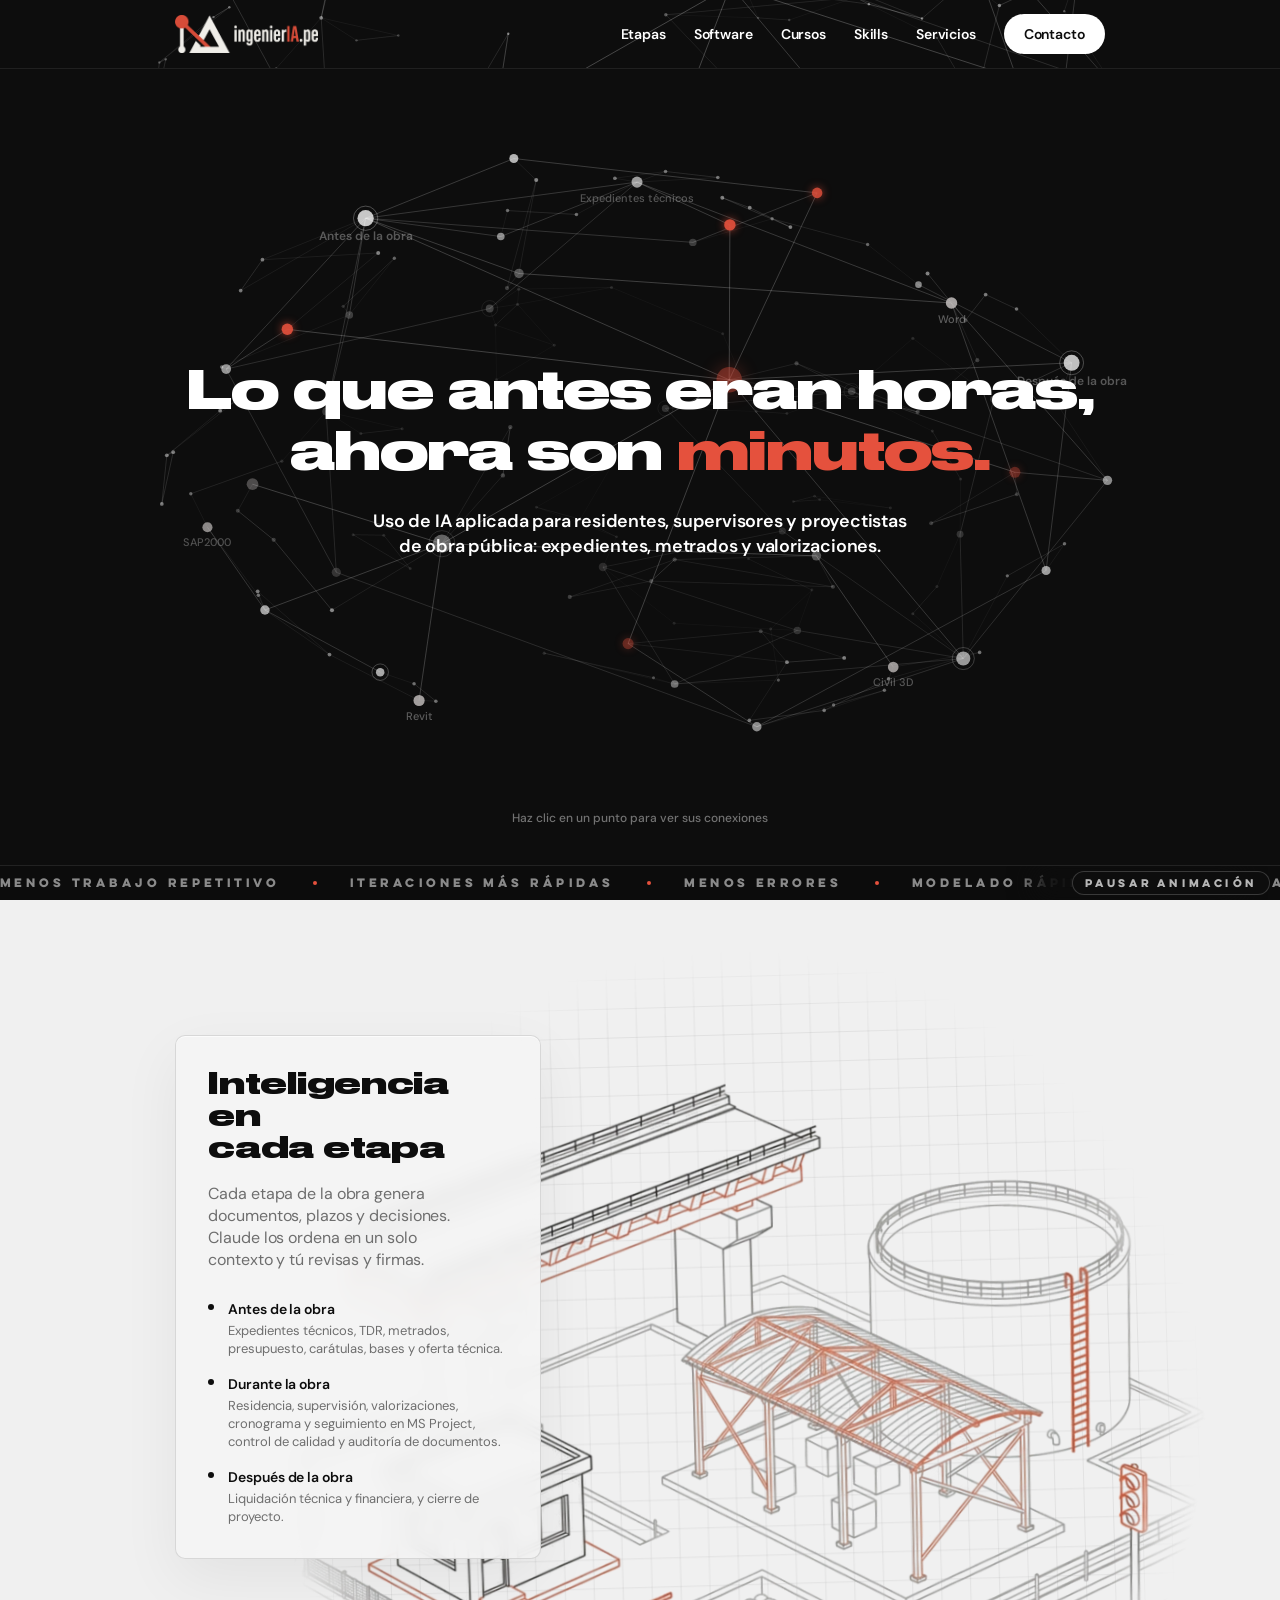
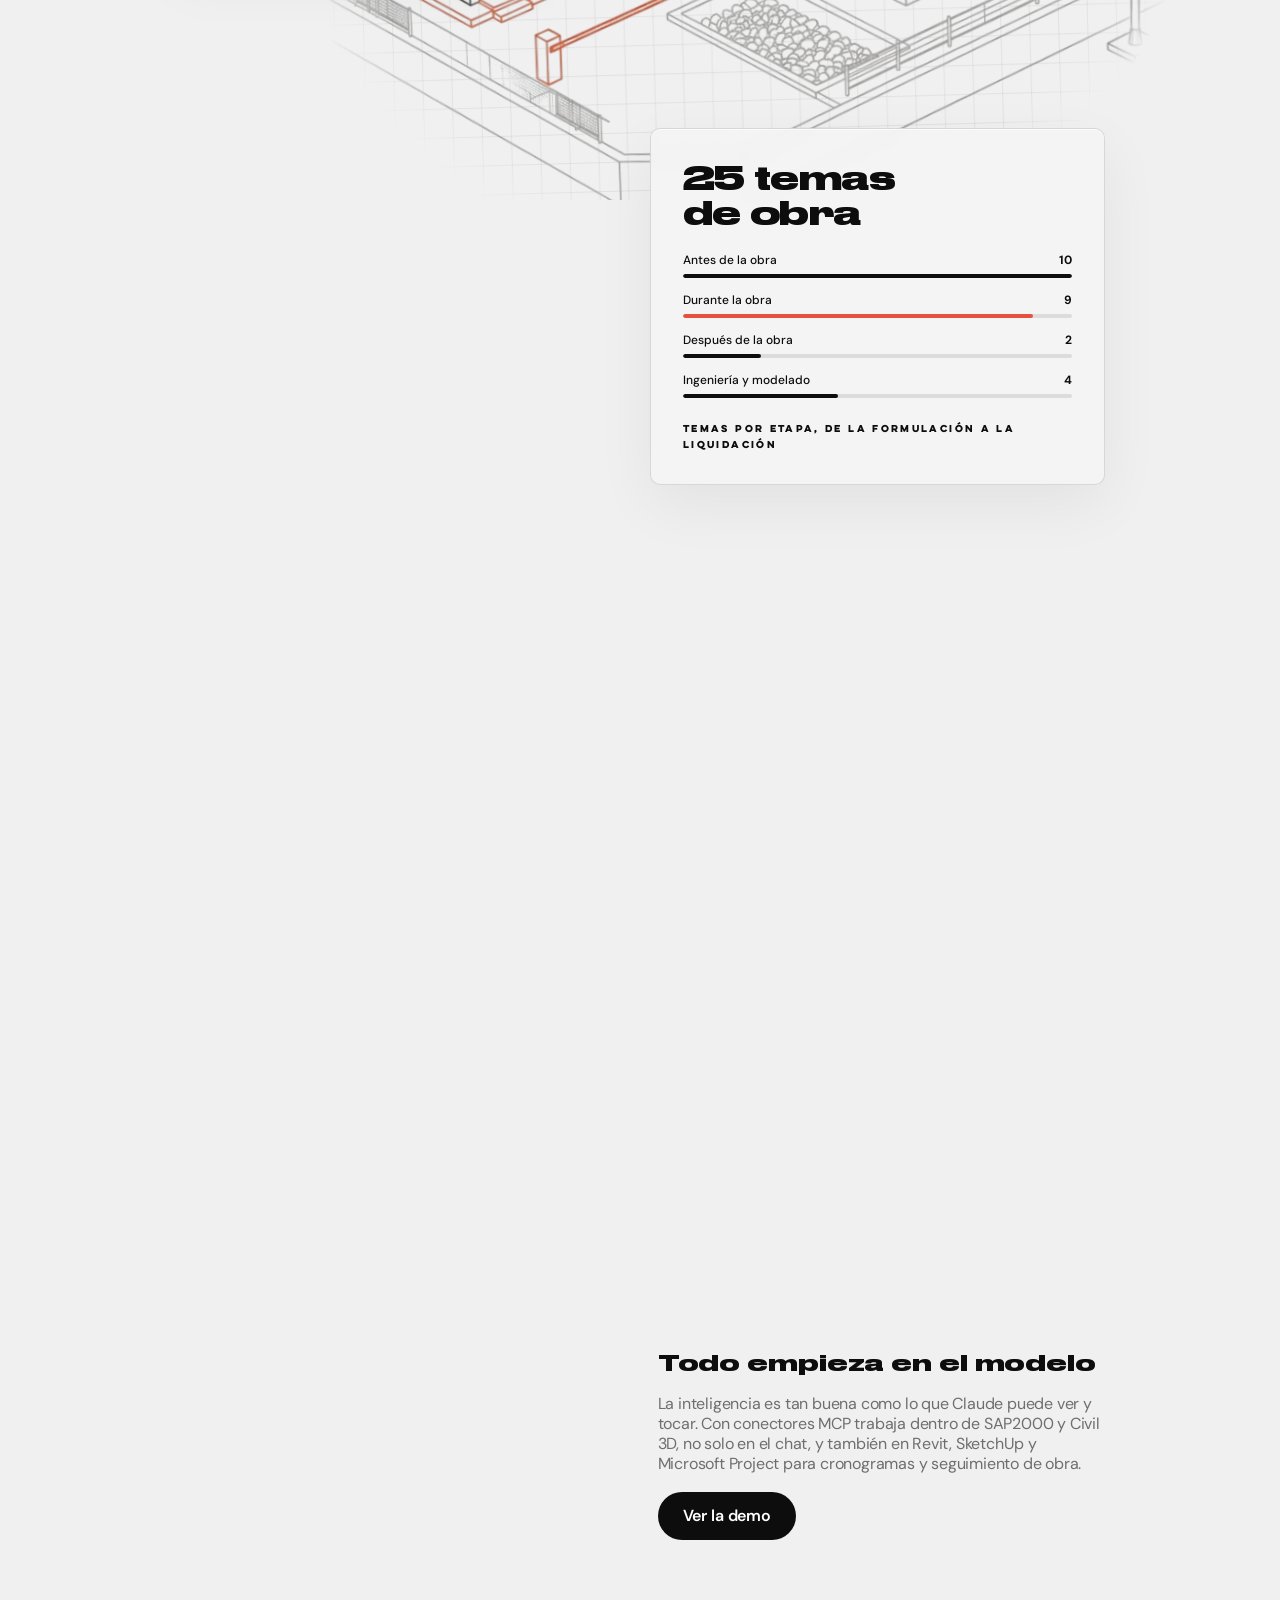
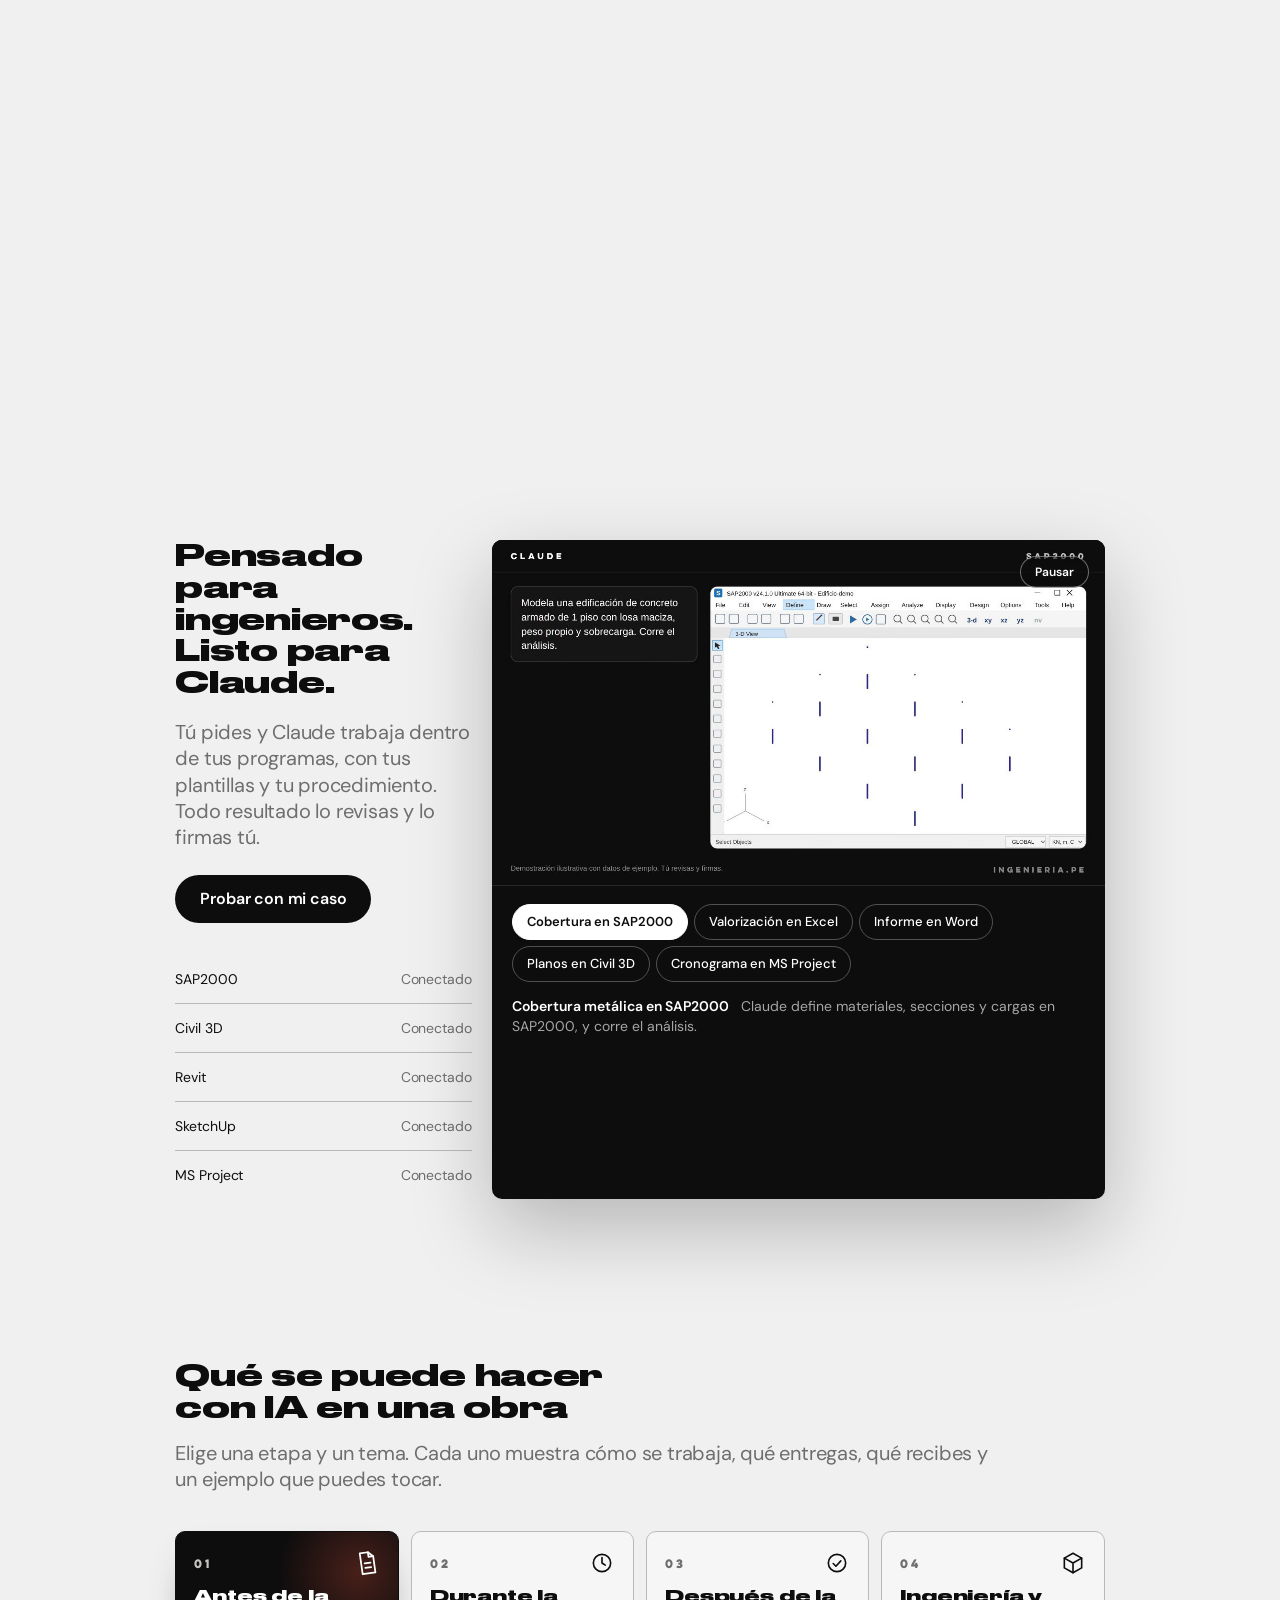
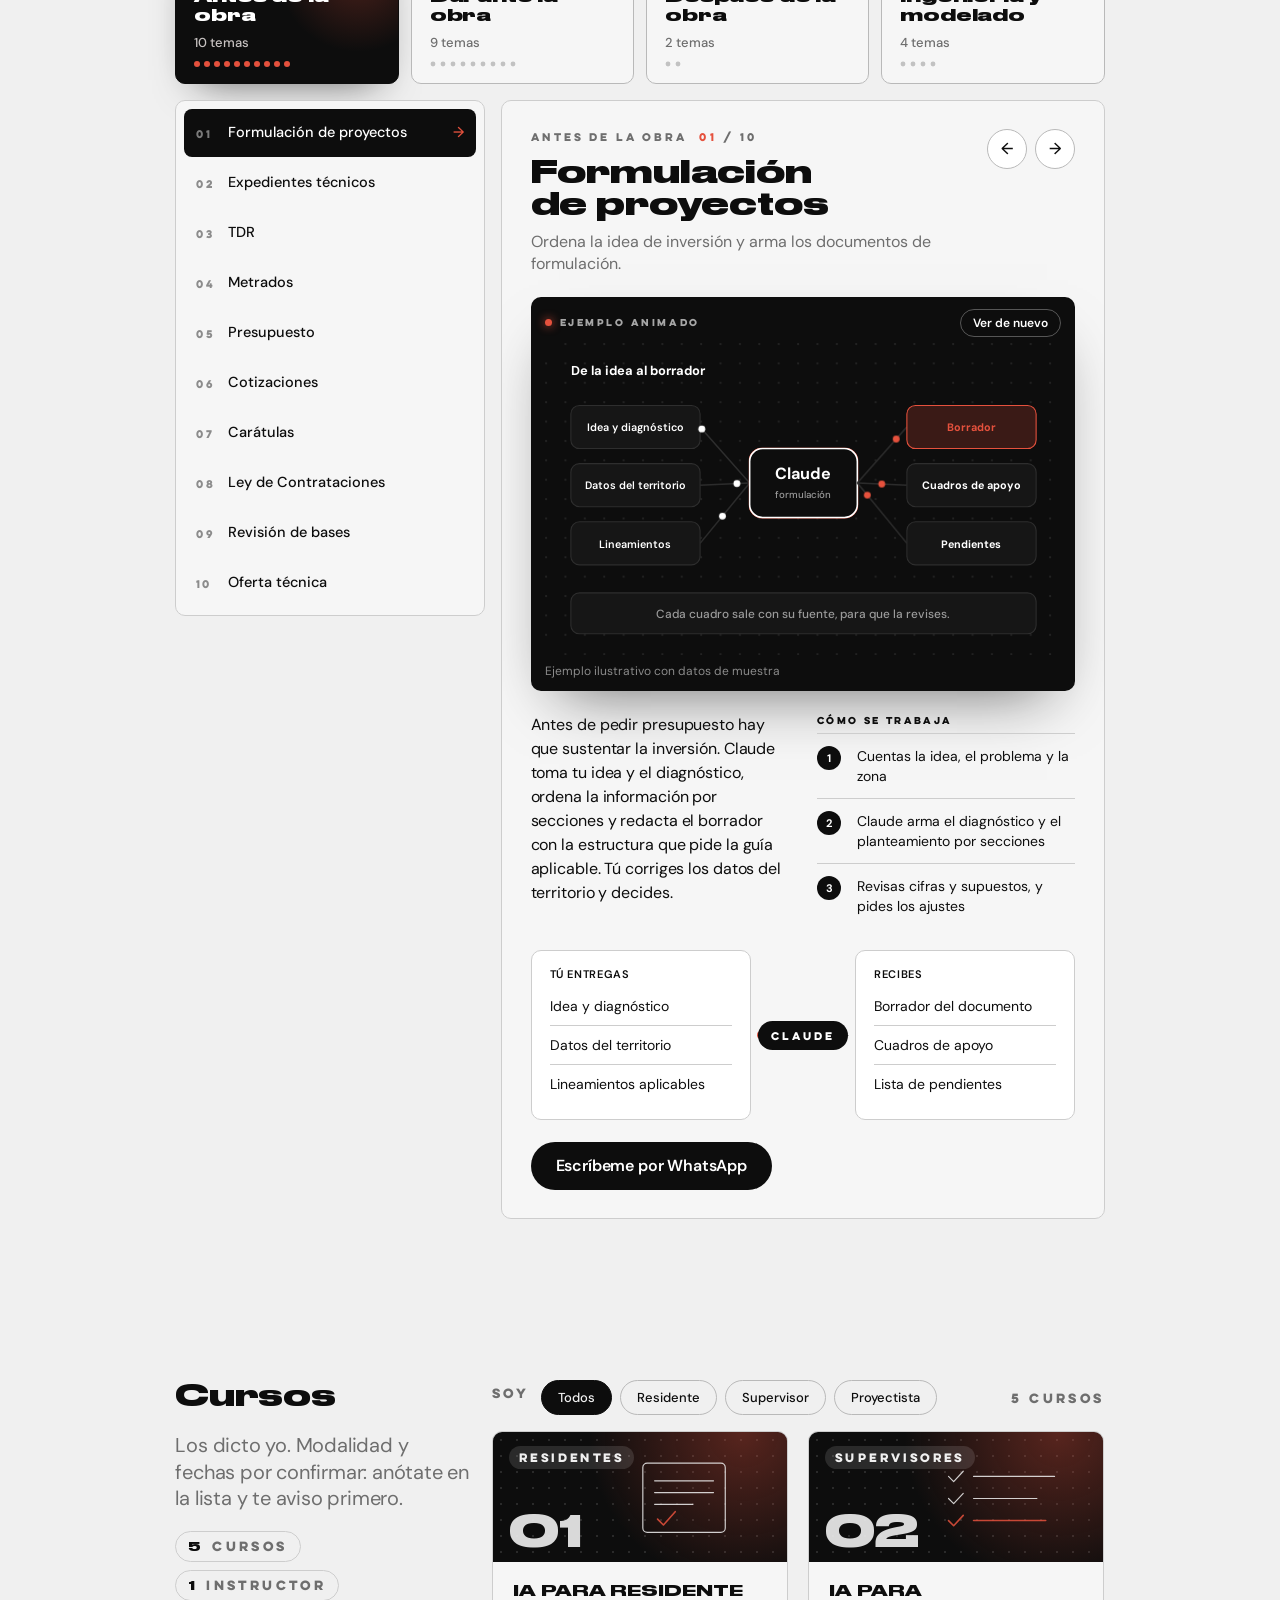
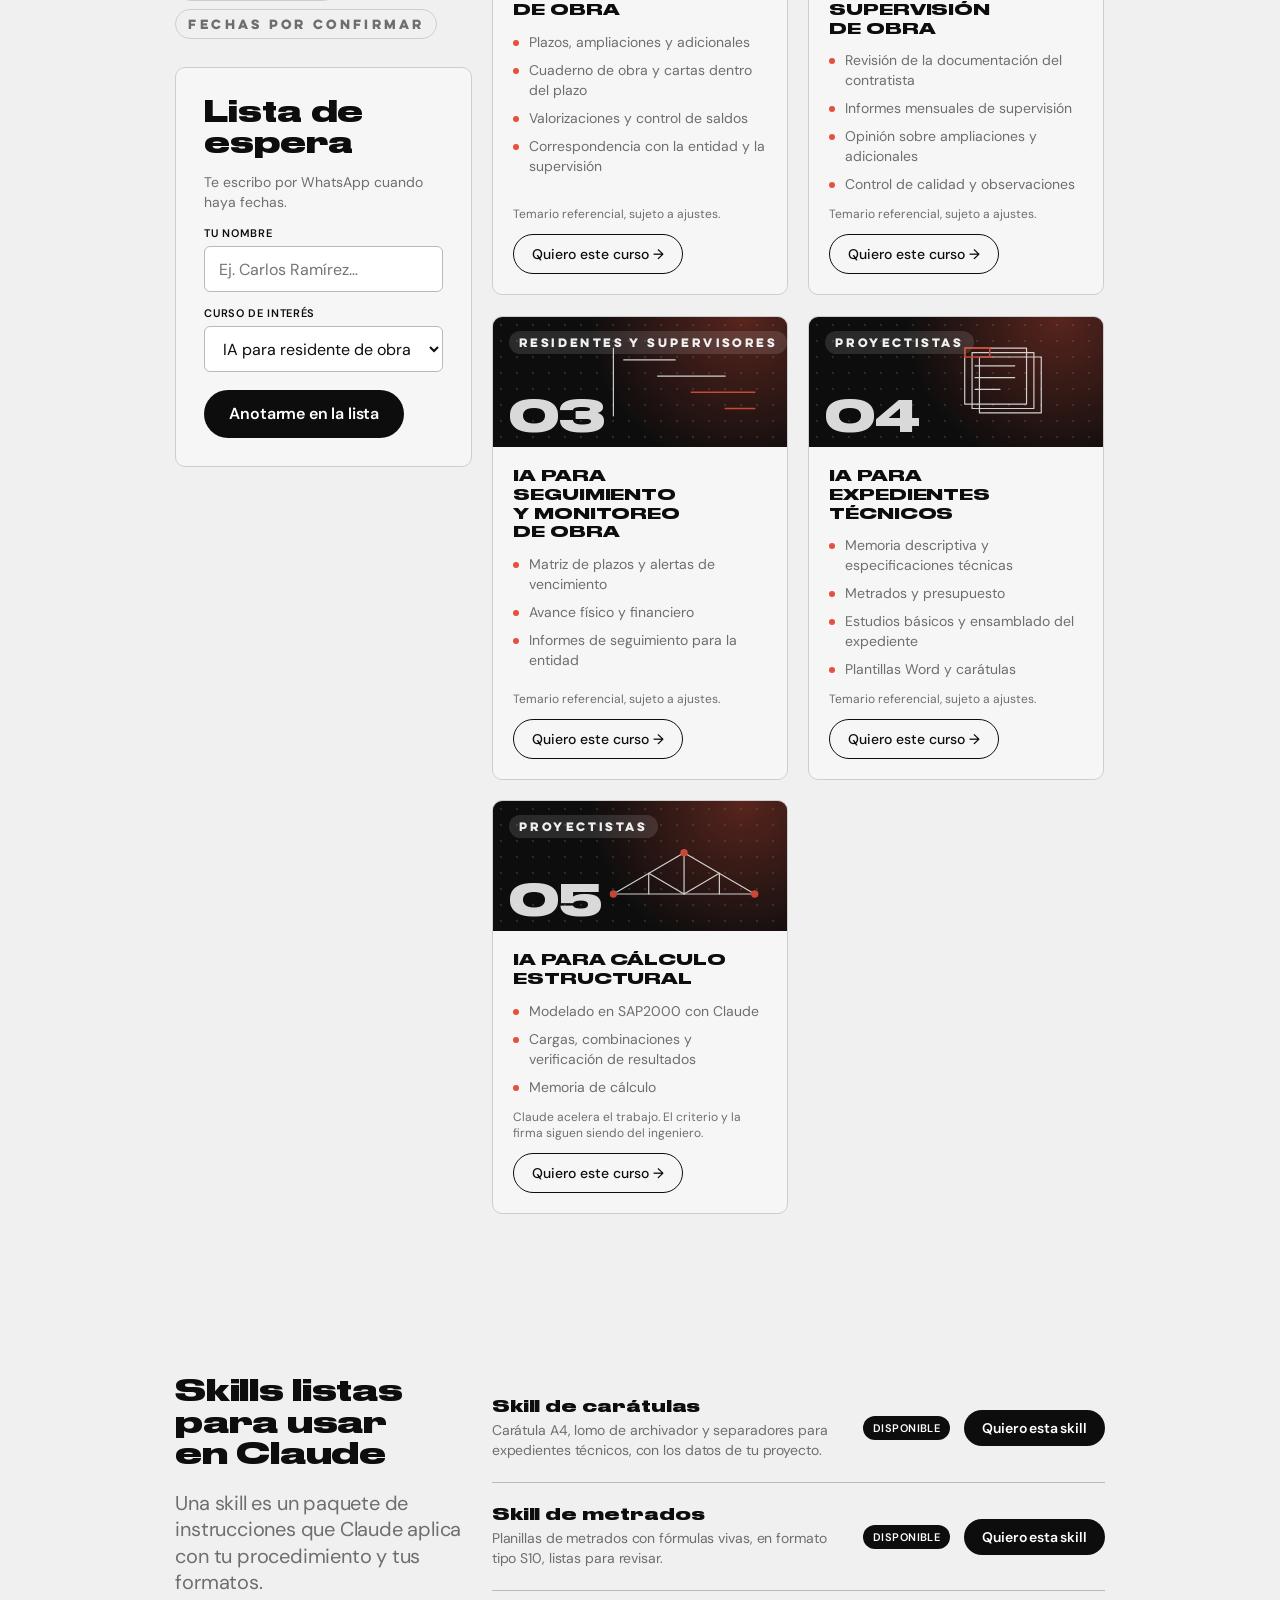
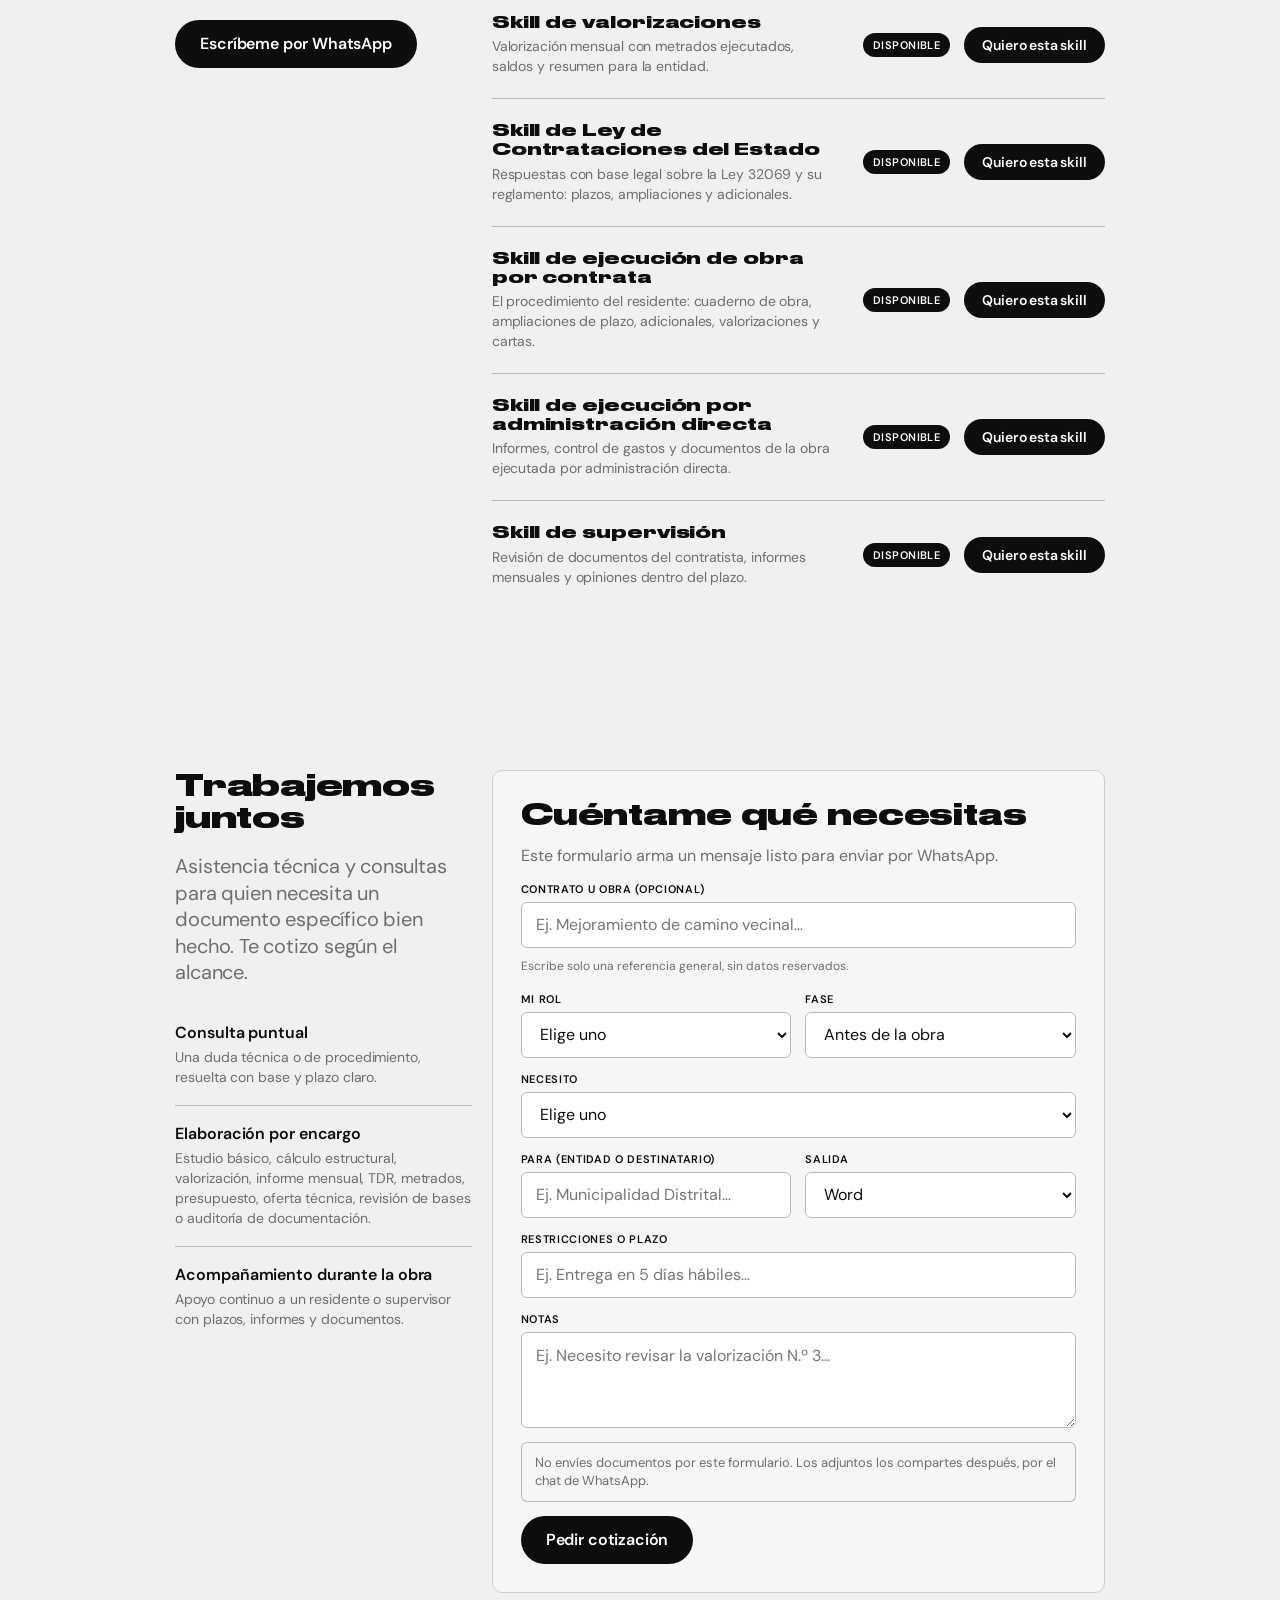
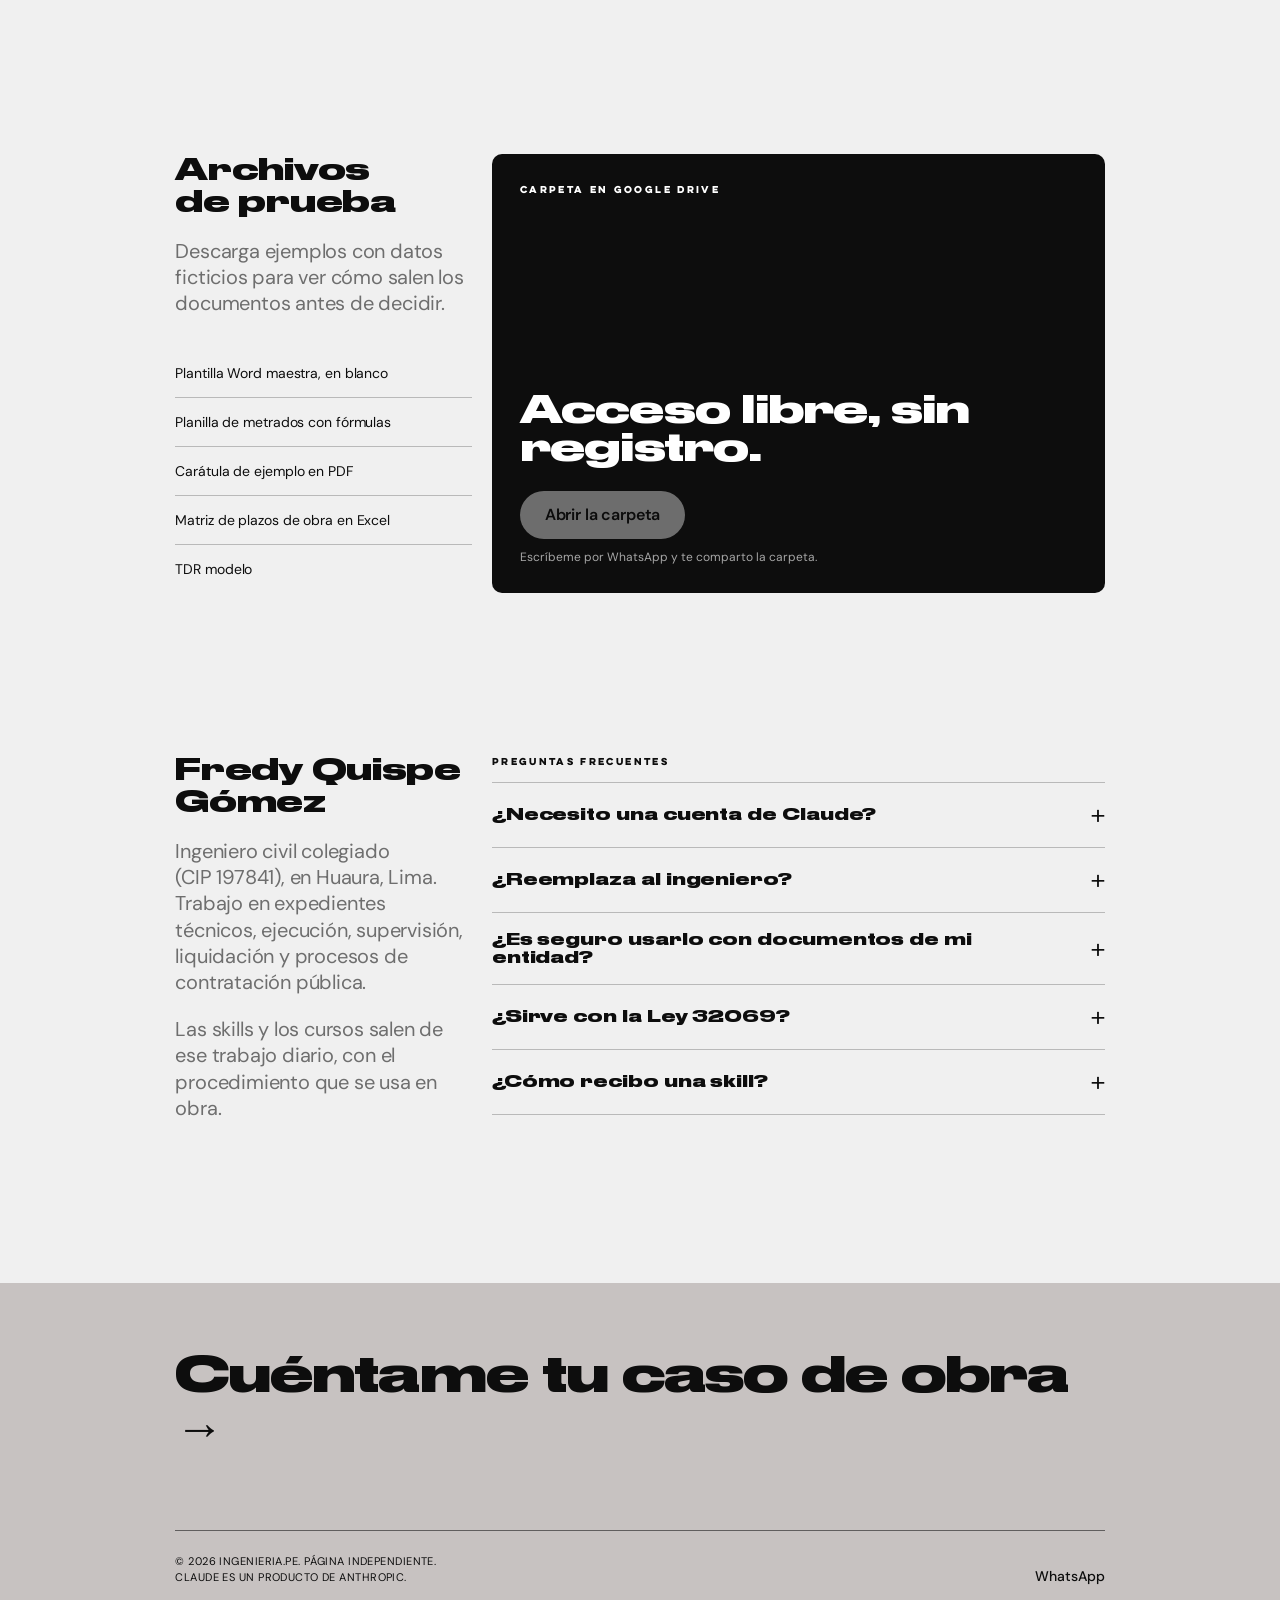
==== index.html @ b84e24b7 "Landing ingenierIA.pe Co-Authored-By: Claude Sonnet 5.5 <noreply@anthropic.com> Claude-Session: http" ====
<!doctype html>
<html lang="es">
<head>
  <meta charset="utf-8">
  <meta name="viewport" content="width=device-width, initial-scale=1">
  <title>ingenierIA.pe | Lo que antes eran horas, ahora son minutos</title>
  <meta name="description" content="Skills, cursos y asistencia técnica con Claude para residentes, supervisores y consultores de obras públicas en el Perú.">
  <meta name="theme-color" content="#0D0D0D">
  <meta name="color-scheme" content="dark light">
  <meta property="og:type" content="website">
  <meta property="og:locale" content="es_PE">
  <meta property="og:title" content="ingenierIA.pe | Lo que antes eran horas, ahora son minutos">
  <meta property="og:description" content="Skills, cursos y asistencia técnica con Claude para residentes, supervisores y proyectistas de obra pública.">
  <script>document.documentElement.classList.add("js");</script>
  <link rel="icon" type="image/png" href="assets/img/simbolo.png">
  <link rel="preconnect" href="https://fonts.googleapis.com">
  <link rel="preconnect" href="https://fonts.gstatic.com" crossorigin>
  <link href="https://fonts.googleapis.com/css2?family=DM+Sans:opsz,wght@9..40,400;9..40,500;9..40,600;9..40,700&display=swap" rel="stylesheet">
  <link rel="preload" href="assets/fonts/web/druk-wide.woff2" as="font" type="font/woff2" crossorigin>
  <link rel="preload" href="assets/fonts/web/lulo-clean.woff2" as="font" type="font/woff2" crossorigin>
  <link rel="stylesheet" href="css/estilos.css">
</head>
<body>
<a class="skip" href="#contenido">Saltar al contenido</a>

<canvas id="orbita" aria-hidden="true"></canvas>

<header class="nav" id="nav">
  <canvas id="navgraph" aria-hidden="true"></canvas>
  <div class="nav__in">
    <a class="logo" translate="no" href="#inicio" aria-label="ingenierIA.pe, inicio"><img class="logo__d" src="assets/img/logo-oscuro.png" alt="ingenierIA.pe" width="143" height="38"><img class="logo__l" src="assets/img/logo-claro.png" alt="" width="143" height="38"></a>
    <nav class="nav__links" id="menu" aria-label="Principal">
      <a href="#capas">Etapas</a>
      <a href="#software">Software</a>
      <a href="#cursos">Cursos</a>
      <a href="#skills">Skills</a>
      <a href="#servicios">Servicios</a>
    </nav>
    <a class="pill js-wa" href="https://wa.me/51957252957?text=Hola%2C%20vi%20tu%20p%C3%A1gina%20ingenierIA.pe%20y%20quiero%20hacerte%20una%20consulta." target="_blank" rel="noopener">Contacto</a>
    <button class="nav__toggle" type="button" aria-expanded="false" aria-controls="menu" id="navToggle">Menú</button>
  </div>
</header>

<main id="contenido" tabindex="-1">

  <!-- Hero -->
  <section class="hero" id="inicio">
    <div class="hero__in">
      <h1 class="hero__h1"><span class="ln"><span>Lo que antes eran horas,</span></span><span class="ln"><span>ahora son <b class="hl">minutos.</b></span></span></h1>
      <div class="ln ln--sub"><p class="hero__sub"><span>Uso de IA aplicada para residentes, supervisores y proyectistas de obra pública: expedientes, metrados y valorizaciones.</span></p></div>
    </div>
    <div class="faja" role="group" aria-label="Menos trabajo repetitivo, iteraciones más rápidas, menos errores, modelado rápido, cada cifra con su sustento, tú decides y la IA ejecuta">
      <div class="faja__t"><div class="faja__g"><span class="faja__i">Menos trabajo repetitivo</span><i class="faja__s" aria-hidden="true"></i><span class="faja__i">Iteraciones más rápidas</span><i class="faja__s" aria-hidden="true"></i><span class="faja__i">Menos errores</span><i class="faja__s" aria-hidden="true"></i><span class="faja__i">Modelado rápido</span><i class="faja__s" aria-hidden="true"></i><span class="faja__i">Cada cifra con su sustento</span><i class="faja__s" aria-hidden="true"></i><span class="faja__i">Tú decides, la IA ejecuta</span><i class="faja__s" aria-hidden="true"></i><span class="faja__i">Menos trabajo repetitivo</span><i class="faja__s" aria-hidden="true"></i><span class="faja__i">Iteraciones más rápidas</span><i class="faja__s" aria-hidden="true"></i><span class="faja__i">Menos errores</span><i class="faja__s" aria-hidden="true"></i><span class="faja__i">Modelado rápido</span><i class="faja__s" aria-hidden="true"></i><span class="faja__i">Cada cifra con su sustento</span><i class="faja__s" aria-hidden="true"></i><span class="faja__i">Tú decides, la IA ejecuta</span><i class="faja__s" aria-hidden="true"></i></div><div class="faja__g" aria-hidden="true"><span class="faja__i">Menos trabajo repetitivo</span><i class="faja__s" aria-hidden="true"></i><span class="faja__i">Iteraciones más rápidas</span><i class="faja__s" aria-hidden="true"></i><span class="faja__i">Menos errores</span><i class="faja__s" aria-hidden="true"></i><span class="faja__i">Modelado rápido</span><i class="faja__s" aria-hidden="true"></i><span class="faja__i">Cada cifra con su sustento</span><i class="faja__s" aria-hidden="true"></i><span class="faja__i">Tú decides, la IA ejecuta</span><i class="faja__s" aria-hidden="true"></i><span class="faja__i">Menos trabajo repetitivo</span><i class="faja__s" aria-hidden="true"></i><span class="faja__i">Iteraciones más rápidas</span><i class="faja__s" aria-hidden="true"></i><span class="faja__i">Menos errores</span><i class="faja__s" aria-hidden="true"></i><span class="faja__i">Modelado rápido</span><i class="faja__s" aria-hidden="true"></i><span class="faja__i">Cada cifra con su sustento</span><i class="faja__s" aria-hidden="true"></i><span class="faja__i">Tú decides, la IA ejecuta</span><i class="faja__s" aria-hidden="true"></i></div></div>
      <button class="faja__p" type="button" id="pausaBtn" aria-pressed="false">Pausar animación</button>
    </div>
  </section>

  <div class="panel">

    <!-- Inteligencia en cada etapa: escena fija que cambia con el scroll -->
    <section class="scrolly" id="capas" aria-label="Inteligencia en cada etapa de la obra">
      <div class="scrolly__track" id="track">
        <div class="scrolly__stick">
          <svg id="escena" viewBox="130 70 760 600" role="img" aria-label="Una obra en vista isométrica con caseta, reservorio, puente, cobertura metálica y semáforo, y una pila de programas de ingeniería conectados a Claude"></svg>
        </div>

        <div class="scrolly__over">
          <figure class="fig-m" data-fig="site" aria-hidden="true"></figure>

          <article class="card card--layers">
            <h2>Inteligencia en<br>cada etapa</h2>
            <p class="lede">Cada etapa de la obra genera documentos, plazos y decisiones. Claude los ordena en un solo contexto y tú revisas y firmas.</p>
            <ul class="bul">
              <li><b>Antes de la obra</b><span>Expedientes técnicos, TDR, metrados, presupuesto, carátulas, bases y oferta técnica.</span></li>
              <li><b>Durante la obra</b><span>Residencia, supervisión, valorizaciones, cronograma y seguimiento en MS Project, control de calidad y auditoría de documentos.</span></li>
              <li><b>Después de la obra</b><span>Liquidación técnica y financiera, y cierre de proyecto.</span></li>
            </ul>
          </article>

          <article class="card card--stat" id="statCard">
            <h2><span id="statN">24</span> temas de obra</h2>
            <div class="bars" id="stageBars"></div>
            <p class="caps" id="statCap">De la formulación a la liquidación, con IA</p>
          </article>

          <figure class="fig-m" data-fig="stack" aria-hidden="true"></figure>

          <div class="model">
            <h3>Todo empieza en el modelo</h3>
            <p>La inteligencia es tan buena como lo que Claude puede ver y tocar. Con conectores MCP trabaja dentro de SAP2000 y Civil 3D, no solo en el chat, y también en Revit, SketchUp y Microsoft Project para cronogramas y seguimiento de obra.</p>
            <a class="btn" href="#software">Ver la demo</a>
          </div>
        </div>
      </div>
    </section>

    <!-- Demo en pantalla dividida -->
    <section class="sec" id="software">
      <div class="gc gc--split">
        <div class="split__txt">
          <h2>Pensado para ingenieros. Listo para Claude.</h2>
          <p>Tú pides y Claude trabaja dentro de tus programas, con tus plantillas y tu procedimiento. Todo resultado lo revisas y lo firmas tú.</p>
          <a class="btn js-wa" href="https://wa.me/51957252957?text=Hola%2C%20vi%20tu%20p%C3%A1gina%20ingenierIA.pe%20y%20quiero%20hacerte%20una%20consulta." target="_blank" rel="noopener">Probar con mi caso</a>
          <ul class="rows rows--sm" aria-label="Conectores">
            <li><span>SAP2000</span><em>Conectado</em></li>
            <li><span>Civil 3D</span><em>Conectado</em></li>
            <li><span>Revit</span><em>Conectado</em></li>
            <li><span>SketchUp</span><em>Conectado</em></li>
            <li><span>MS Project</span><em>Conectado</em></li>
          </ul>
        </div>
        <div class="demo">
          <div class="screen" id="demoScreen" role="tabpanel">
            <video id="demoVideo" muted loop playsinline preload="metadata" aria-label="Demostración en video"></video>
            <div class="slot" id="demoSlot">
              <div class="slot__split"><span>Claude</span><span id="slotApp">SAP2000</span></div>
              <p>Demo en preparación. <code id="slotFile" hidden>assets/video/sap2000-cobertura.mp4</code></p>
            </div>
            <button class="pause" type="button" id="demoToggle" hidden>Pausar</button>
          </div>
          <div class="demo__bar">
            <div class="tabs" role="tablist" aria-label="Elige una demostración" id="demoTabs">
              <button class="tab" role="tab" aria-selected="true" aria-controls="demoScreen" data-demo="sap">Cobertura en SAP2000</button>
              <button class="tab" role="tab" aria-selected="false" aria-controls="demoScreen" data-demo="excel">Valorización en Excel</button>
              <button class="tab" role="tab" aria-selected="false" aria-controls="demoScreen" data-demo="word">Informe en Word</button>
              <button class="tab" role="tab" aria-selected="false" aria-controls="demoScreen" data-demo="civil">Planos en Civil 3D</button>
              <button class="tab" role="tab" aria-selected="false" aria-controls="demoScreen" data-demo="project">Cronograma en MS Project</button>
            </div>
            <p class="demo__cap"><b id="demoName">Cobertura metálica en SAP2000</b> <span id="demoCap">Claude define materiales, secciones y cargas en SAP2000, y corre el análisis.</span></p>
          </div>
        </div>
      </div>
    </section>

    <!-- Qué se puede hacer -->
    <section class="sec" id="catalogo">
      <div class="gc">
        <div class="cat__head">
          <h2>Qué se puede hacer con IA en una obra</h2>
          <p>Elige una etapa y un tema. Cada uno muestra cómo se trabaja, qué entregas, qué recibes y un ejemplo que puedes tocar.</p>
        </div>
        <div class="cat">
          <div class="cat__stages" role="tablist" aria-label="Etapa de la obra" id="etapaTabs"></div>
          <div class="cat__body">
            <div class="cat__list" role="tablist" aria-orientation="vertical" aria-label="Tema" id="temaChips"></div>
            <div class="cat__main" id="catMain">
              <div class="tema" id="temaPanel" aria-live="polite"></div>
            </div>
          </div>
        </div>
      </div>
    </section>

    <!-- Cursos -->
    <section class="sec" id="cursos">
      <div class="gc gc--split gc--cursos">
        <div class="split__txt">
          <h2>Cursos</h2>
          <p>Los dicto yo. Modalidad y fechas por confirmar: anótate en la lista y te aviso primero.</p>
          <ul class="cstats" aria-label="Datos de los cursos"><li><b>5</b> cursos</li><li><b>1</b> instructor</li><li>Fechas por confirmar</li></ul>
          <form class="box form" id="formCurso" novalidate>
            <h3>Lista de espera</h3>
            <p class="muted">Te escribo por WhatsApp cuando haya fechas.</p>
            <div class="field">
              <label for="cNombre">Tu nombre</label>
              <input id="cNombre" name="nombre" type="text" autocomplete="name" placeholder="Ej. Carlos Ramírez…" required>
              <span class="err" aria-live="polite"></span>
            </div>
            <div class="field">
              <label for="cCurso">Curso de interés</label>
              <select id="cCurso" name="curso">
                <option>IA para residente de obra</option>
                <option>IA para supervisión de obra</option>
                <option>IA para seguimiento y monitoreo de obra</option>
                <option>IA para expedientes técnicos</option>
                <option>IA para cálculo estructural</option>
                <option>Cualquiera, avísame de todos</option>
              </select>
            </div>
            <button class="btn" type="submit">Anotarme en la lista</button>
          </form>
        </div>
        <div class="cwrap">
          <div class="cfilter" role="group" aria-label="Filtrar cursos por rol">
            <span class="lbl">Soy</span>
            <button type="button" aria-pressed="true" data-rol="todos">Todos</button>
            <button type="button" aria-pressed="false" data-rol="res">Residente</button>
            <button type="button" aria-pressed="false" data-rol="sup">Supervisor</button>
            <button type="button" aria-pressed="false" data-rol="proy">Proyectista</button>
            <span class="cfilter__n" id="cCount" aria-live="polite">5 cursos</span>
          </div>
          <div class="cgrid" id="cursosList">
          <article class="ccard" data-curso="IA para residente de obra" data-roles="res" style="--i:0">
            <div class="ccard__cover"><span class="ccard__n">01</span><span class="ccard__tag">Residentes</span><svg viewBox="0 0 280 120" aria-hidden="true" class="ccard__art"><path class="m-draw" pathLength="1" style="--d:0" d="M90 14h100a6 6 0 0 1 6 6v82a6 6 0 0 1-6 6H90a6 6 0 0 1-6-6V20a6 6 0 0 1 6-6z"/><path class="m-draw" pathLength="1" style="--d:1" d="M100 38h80"/><path class="m-draw" pathLength="1" style="--d:2" d="M100 54h80"/><path class="m-draw" pathLength="1" style="--d:3" d="M100 70h52"/><path class="m-draw r" pathLength="1" style="--d:4" d="M104 90l8 8 16-18"/></svg></div>
            <div class="ccard__body">
              <h3>IA para residente de obra</h3>
              <ul><li>Plazos, ampliaciones y adicionales</li><li>Cuaderno de obra y cartas dentro del plazo</li><li>Valorizaciones y control de saldos</li><li>Correspondencia con la entidad y la supervisión</li></ul>
              <p class="ccard__note">Temario referencial, sujeto a ajustes.</p>
              <button class="ccard__cta" type="button">Quiero este curso <span aria-hidden="true">&rarr;</span></button>
            </div>
          </article>
          <article class="ccard" data-curso="IA para supervisión de obra" data-roles="sup" style="--i:1">
            <div class="ccard__cover"><span class="ccard__n">02</span><span class="ccard__tag">Supervisores</span><svg viewBox="0 0 280 120" aria-hidden="true" class="ccard__art"><path class="m-draw" pathLength="1" style="--d:0" d="M70 32l7 7 13-14"/><path class="m-draw" pathLength="1" style="--d:1" d="M104 32h110"/><path class="m-draw" pathLength="1" style="--d:2" d="M70 62l7 7 13-14"/><path class="m-draw" pathLength="1" style="--d:3" d="M104 62h86"/><path class="m-draw r" pathLength="1" style="--d:4" d="M70 92l7 7 13-14"/><path class="m-draw r" pathLength="1" style="--d:5" d="M104 92h98"/></svg></div>
            <div class="ccard__body">
              <h3>IA para supervisión de obra</h3>
              <ul><li>Revisión de la documentación del contratista</li><li>Informes mensuales de supervisión</li><li>Opinión sobre ampliaciones y adicionales</li><li>Control de calidad y observaciones</li></ul>
              <p class="ccard__note">Temario referencial, sujeto a ajustes.</p>
              <button class="ccard__cta" type="button">Quiero este curso <span aria-hidden="true">&rarr;</span></button>
            </div>
          </article>
          <article class="ccard" data-curso="IA para seguimiento y monitoreo de obra" data-roles="res sup" style="--i:2">
            <div class="ccard__cover"><span class="ccard__n">03</span><span class="ccard__tag">Residentes y supervisores</span><svg viewBox="0 0 280 120" aria-hidden="true" class="ccard__art"><path class="m-draw" pathLength="1" style="--d:0" d="M44 14v92"/><path class="m-draw" pathLength="1" style="--d:1" d="M58 30h70"/><path class="m-draw" pathLength="1" style="--d:2" d="M104 52h92"/><path class="m-draw r" pathLength="1" style="--d:3" d="M150 74h86"/><path class="m-draw r" pathLength="1" style="--d:4" d="M196 96h40"/></svg></div>
            <div class="ccard__body">
              <h3>IA para seguimiento y monitoreo de obra</h3>
              <ul><li>Matriz de plazos y alertas de vencimiento</li><li>Avance físico y financiero</li><li>Informes de seguimiento para la entidad</li></ul>
              <p class="ccard__note">Temario referencial, sujeto a ajustes.</p>
              <button class="ccard__cta" type="button">Quiero este curso <span aria-hidden="true">&rarr;</span></button>
            </div>
          </article>
          <article class="ccard" data-curso="IA para expedientes técnicos" data-roles="proy" style="--i:3">
            <div class="ccard__cover"><span class="ccard__n">04</span><span class="ccard__tag">Proyectistas</span><svg viewBox="0 0 280 120" aria-hidden="true" class="ccard__art"><path class="m-draw" pathLength="1" style="--d:2" d="M112 26h84v76h-84z"/><path class="m-draw" pathLength="1" style="--d:1" d="M102 20h84v76h-84z"/><path class="m-draw" pathLength="1" style="--d:0" d="M92 14h84v76H92z"/><path class="m-draw" pathLength="1" style="--d:3" d="M106 38h54M106 54h54M106 70h34"/><path class="m-draw r" pathLength="1" style="--d:4" d="M92 14h34v12H92z"/></svg></div>
            <div class="ccard__body">
              <h3>IA para expedientes técnicos</h3>
              <ul><li>Memoria descriptiva y especificaciones técnicas</li><li>Metrados y presupuesto</li><li>Estudios básicos y ensamblado del expediente</li><li>Plantillas Word y carátulas</li></ul>
              <p class="ccard__note">Temario referencial, sujeto a ajustes.</p>
              <button class="ccard__cta" type="button">Quiero este curso <span aria-hidden="true">&rarr;</span></button>
            </div>
          </article>
          <article class="ccard" data-curso="IA para cálculo estructural" data-roles="proy" style="--i:4">
            <div class="ccard__cover"><span class="ccard__n">05</span><span class="ccard__tag">Proyectistas</span><svg viewBox="0 0 280 120" aria-hidden="true" class="ccard__art"><path class="m-draw" pathLength="1" style="--d:0" d="M44 98h192"/><path class="m-draw" pathLength="1" style="--d:1" d="M44 98L140 42l96 56"/><path class="m-draw" pathLength="1" style="--d:2" d="M92 98V70M140 98V42M188 98V70"/><path class="m-draw" pathLength="1" style="--d:3" d="M92 70l48 28M188 70l-48 28"/><circle class="m-pop" cx="140" cy="42" r="5" fill="#E5513D"/><circle class="m-pop" cx="44" cy="98" r="5" fill="#E5513D"/><circle class="m-pop" cx="236" cy="98" r="5" fill="#E5513D"/></svg></div>
            <div class="ccard__body">
              <h3>IA para cálculo estructural</h3>
              <ul><li>Modelado en SAP2000 con Claude</li><li>Cargas, combinaciones y verificación de resultados</li><li>Memoria de cálculo</li></ul>
              <p class="ccard__note">Claude acelera el trabajo. El criterio y la firma siguen siendo del ingeniero.</p>
              <button class="ccard__cta" type="button">Quiero este curso <span aria-hidden="true">&rarr;</span></button>
            </div>
          </article>
          </div>
        </div>
      </div>
    </section>

    <!-- Skills -->
    <section class="sec" id="skills">
      <div class="gc gc--split">
        <div class="split__txt">
          <h2>Skills listas para usar en Claude</h2>
          <p>Una skill es un paquete de instrucciones que Claude aplica con tu procedimiento y tus formatos.</p>
          <a class="btn js-wa" href="https://wa.me/51957252957?text=Hola%2C%20vi%20tu%20p%C3%A1gina%20ingenierIA.pe%20y%20quiero%20hacerte%20una%20consulta." target="_blank" rel="noopener">Escríbeme por WhatsApp</a>
        </div>
        <ul class="rows rows--skills" id="skillsList"></ul>
      </div>
    </section>

    <!-- Servicios -->
    <section class="sec" id="servicios">
      <div class="gc gc--split">
        <div class="split__txt">
          <h2>Trabajemos juntos</h2>
          <p>Asistencia técnica y consultas para quien necesita un documento específico bien hecho. Te cotizo según el alcance.</p>
          <ul class="rows rows--def">
            <li><b>Consulta puntual</b><span>Una duda técnica o de procedimiento, resuelta con base y plazo claro.</span></li>
            <li><b>Elaboración por encargo</b><span>Estudio básico, cálculo estructural, valorización, informe mensual, TDR, metrados, presupuesto, oferta técnica, revisión de bases o auditoría de documentación.</span></li>
            <li><b>Acompañamiento durante la obra</b><span>Apoyo continuo a un residente o supervisor con plazos, informes y documentos.</span></li>
          </ul>
        </div>
        <form class="box form" id="formServ" novalidate>
          <h3>Cuéntame qué necesitas</h3>
          <p class="muted">Este formulario arma un mensaje listo para enviar por WhatsApp.</p>
          <div class="field">
            <label for="sContrato">Contrato u obra (opcional)</label>
            <input id="sContrato" name="contrato" type="text" autocomplete="off" placeholder="Ej. Mejoramiento de camino vecinal…">
            <small>Escribe solo una referencia general, sin datos reservados.</small>
          </div>
          <div class="form__row">
            <div class="field">
              <label for="sRol">Mi rol</label>
              <select id="sRol" name="rol" required>
                <option value="">Elige uno</option>
                <option>Residente</option><option>Supervisor</option><option>Consultor</option><option>Entidad</option><option>Otro</option>
              </select>
              <span class="err" aria-live="polite"></span>
            </div>
            <div class="field">
              <label for="sFase">Fase</label>
              <select id="sFase" name="fase">
                <option>Antes de la obra</option><option>Durante la obra</option><option>Después de la obra</option>
              </select>
            </div>
          </div>
          <div class="field">
            <label for="sNecesito">Necesito</label>
            <select id="sNecesito" name="necesito" required>
              <option value="">Elige uno</option>
              <option>Una consulta</option>
              <option>Estudio básico</option>
              <option>Cálculo estructural</option>
              <option>Valorización</option>
              <option>Informe mensual</option>
              <option>TDR</option>
              <option>Expediente técnico</option>
              <option>Metrados y presupuesto</option>
              <option>Cotizaciones</option>
              <option>Oferta técnica</option>
              <option>Revisión de bases</option>
              <option>Auditoría de documentación</option>
              <option>Otro</option>
            </select>
            <span class="err" aria-live="polite"></span>
          </div>
          <div class="form__row">
            <div class="field">
              <label for="sPara">Para (entidad o destinatario)</label>
              <input id="sPara" name="para" type="text" autocomplete="off" placeholder="Ej. Municipalidad Distrital…">
            </div>
            <div class="field">
              <label for="sSalida">Salida</label>
              <select id="sSalida" name="salida">
                <option>Word</option><option>Excel</option><option>PDF</option><option>Otro</option>
              </select>
            </div>
          </div>
          <div class="field">
            <label for="sRestr">Restricciones o plazo</label>
            <input id="sRestr" name="restr" type="text" autocomplete="off" placeholder="Ej. Entrega en 5 días hábiles…">
          </div>
          <div class="field">
            <label for="sNotas">Notas</label>
            <textarea id="sNotas" name="notas" autocomplete="off" placeholder="Ej. Necesito revisar la valorización N.º 3…"></textarea>
          </div>
          <p class="warnbox">No envíes documentos por este formulario. Los adjuntos los compartes después, por el chat de WhatsApp.</p>
          <button class="btn" type="submit">Pedir cotización</button>
        </form>
      </div>
    </section>

    <!-- Archivos de prueba -->
    <section class="sec" id="recursos">
      <div class="gc gc--split">
        <div class="split__txt">
          <h2>Archivos de prueba</h2>
          <p>Descarga ejemplos con datos ficticios para ver cómo salen los documentos antes de decidir.</p>
          <ul class="rows rows--sm">
            <li><span>Plantilla Word maestra, en blanco</span></li>
            <li><span>Planilla de metrados con fórmulas</span></li>
            <li><span>Carátula de ejemplo en PDF</span></li>
            <li><span>Matriz de plazos de obra en Excel</span></li>
            <li><span>TDR modelo</span></li>
          </ul>
        </div>
        <div class="black black--drive">
          <p class="lbl lbl--w">Carpeta en Google Drive</p>
          <div>
            <p class="big big--sm">Acceso libre, sin registro.</p>
            <a class="btn btn--w" id="driveBtn" href="#" target="_blank" rel="noopener">Abrir la carpeta</a>
            <p class="fine fine--w" id="driveNote" hidden>Escríbeme por WhatsApp y te comparto la carpeta.</p>
          </div>
        </div>
      </div>
    </section>

    <!-- Sobre mí y preguntas frecuentes -->
    <section class="sec sec--last" id="sobre">
      <div class="gc gc--split">
        <div class="split__txt">
          <h2>Fredy Quispe Gómez</h2>
          <p>Ingeniero civil colegiado (CIP&nbsp;197841), en Huaura, Lima. Trabajo en expedientes técnicos, ejecución, supervisión, liquidación y procesos de contratación pública.</p>
          <p>Las skills y los cursos salen de ese trabajo diario, con el procedimiento que se usa en obra.</p>
        </div>
        <div class="faq">
          <p class="lbl">Preguntas frecuentes</p>
          <details><summary>¿Necesito una cuenta de Claude?</summary><p>Sí. Las skills se usan dentro de Claude. Si tienes dudas sobre qué plan te conviene, escríbeme y lo vemos según tu uso.</p></details>
          <details><summary>¿Reemplaza al ingeniero?</summary><p>No. Claude acelera el borrador y las verificaciones. El criterio técnico, la revisión y la firma son del ingeniero.</p></details>
          <details><summary>¿Es seguro usarlo con documentos de mi entidad?</summary><p>Depende de la política de tu entidad. Recomiendo no subir datos personales ni información reservada, y revisar siempre el resultado.</p></details>
          <details><summary>¿Sirve con la Ley&nbsp;32069?</summary><p>Las skills de contrataciones se basan en la Ley&nbsp;32069 y su reglamento (DS&nbsp;009-2025-EF). Verifica siempre contra la norma vigente.</p></details>
          <details><summary>¿Cómo recibo una skill?</summary><p>Coordinamos la entrega y el pago por WhatsApp. Te explico cómo instalarla en tu cuenta.</p></details>
        </div>
      </div>
    </section>

  </div>
</main>

<footer class="contact" id="contacto">
  <div class="gc contact__in">
    <a class="contact__link js-wa" href="https://wa.me/51957252957?text=Hola%2C%20vi%20tu%20p%C3%A1gina%20ingenierIA.pe%20y%20quiero%20hacerte%20una%20consulta." target="_blank" rel="noopener">Cuéntame tu caso de obra <span aria-hidden="true">&rarr;</span></a>
    <div class="contact__bar">
      <div class="legal">
        <p>© <span id="year">2026</span> <span translate="no">ingenierIA.pe</span>. Página independiente.</p>
        <p>Claude es un producto de Anthropic.</p>
      </div>
      <nav id="redes" aria-label="Contacto y redes"></nav>
    </div>
  </div>
</footer>

<script src="js/orbita.js"></script>
<script src="js/cursor.js"></script>
<script src="js/escena.js"></script>
<script src="js/detalle.js"></script>
  <script src="js/main.js"></script>
</body>
</html>
---- css/estilos.css ----
/* ingenierIA.pe v2 - estilos
   Diseño tomado de Aria Networks: hero casi negro con animación, panel gris claro que lo cubre,
   escena fija con tarjetas flotantes, tarjeta negra para el video, calculadora, y pie taupe.
   Titulares en serif, texto en DM Sans, botones en píldora negra, acento rojo anaranjado. */

@font-face { font-family: "Druk Wide"; src: url("../assets/fonts/web/druk-wide.woff2") format("woff2"); font-weight: 700; font-display: swap; }
@font-face { font-family: "Lulo Clean"; src: url("../assets/fonts/web/lulo-clean.woff2") format("woff2"); font-weight: 700; font-display: swap; }

:root {
  --dark: #0D0D0D;
  --light: #F0F0F0;
  --card: #F6F6F6;
  --line: #CDCDCD;
  --line-2: #B9B9B9;
  --grey: #6E6E6E;
  --red: #E5513D;
  --taupe: #C7C2C1;
  --f-d: "Druk Wide", "Arial Black", Impact, sans-serif;
  --f-w: "Druk Wide", "Arial Black", sans-serif;
  --f-c: "Lulo Clean", "Arial Black", sans-serif;
  --f-b: "DM Sans", "Helvetica Neue", Helvetica, Arial, sans-serif;
  --mx: clamp(20px, 13.7vw, 300px);
  --gap: 20px;
  --r: 10px;
}

*, *::before, *::after { box-sizing: border-box; }
html { color-scheme: dark; scroll-padding-top: 76px; scroll-behavior: smooth; -webkit-text-size-adjust: 100%; background: var(--dark); }
body { margin: 0; background: var(--dark); color: #fff; font: 400 16px/24px var(--f-b); -webkit-font-smoothing: antialiased; }
img, svg, video { display: block; max-width: 100%; }
[hidden] { display: none !important; }
h1, h2, h3 { font-family: var(--f-d); font-weight: 700; margin: 0; }
h2 { font-size: clamp(24px, 2.3vw, 34px); line-height: 1.08; letter-spacing: -.01em; }
h3 { font-size: clamp(20px, 1.7vw, 25px); line-height: 1.1; letter-spacing: -.005em; }
p { margin: 0; }
a { color: inherit; }
code { font: 500 .85em ui-monospace, Consolas, monospace; background: rgba(255,255,255,.1); padding: 2px 6px; border-radius: 6px; }
[id] { scroll-margin-top: 76px; }
:focus-visible { outline: 2px solid var(--red); outline-offset: 3px; border-radius: 6px; }
::selection { background: var(--dark); color: #fff; }

/* ---------- Navegación (se invierte sobre fondos claros) ---------- */
.nav { position: fixed; z-index: 60; top: 0; left: 0; right: 0; color: #fff; background: #0D0D0D; border-bottom: 1px solid rgba(255,255,255,.08); transition: color .3s, transform .45s cubic-bezier(.16, 1, .3, 1); }
.nav.is-hid { transform: translateY(-110%); }
#navgraph { position: absolute; inset: 0; width: 100%; height: 100%; pointer-events: none; -webkit-mask-image: linear-gradient(90deg, transparent, #000 18%, #000 82%, transparent); mask-image: linear-gradient(90deg, transparent, #000 18%, #000 82%, transparent); }
.nav__in { position: relative; display: flex; align-items: center; gap: 28px; padding: 14px var(--mx); }
.logo { display: block; margin-right: auto; line-height: 0; }
.logo img { height: 38px; width: auto; }
.logo__l { display: none; }
.nav__links { display: flex; gap: 28px; }
.nav__links a { font: 600 14px/15px var(--f-b); letter-spacing: -.14px; text-decoration: none; padding: 12px 0; position: relative; }
.nav__links a::after { content: ""; position: absolute; left: 0; right: 0; bottom: 8px; height: 1px; background: currentColor; transform: scaleX(0); transform-origin: right; transition: transform .28s var(--ease); }
.pill { display: inline-flex; align-items: center; justify-content: center; height: 40px; padding: 0 20px; border-radius: 999px; background: #fff; color: var(--dark); font: 600 14px/15px var(--f-b); letter-spacing: -.14px; text-decoration: none; }
.nav__toggle { display: none; height: 40px; padding: 0 18px; border-radius: 999px; border: 1px solid #fff; background: transparent; color: #fff; font: 600 14px var(--f-b); cursor: pointer; }

/* ---------- Hero ---------- */
#orbita { position: fixed; inset: 0; width: 100%; height: 100%; z-index: 0; }
.hero { position: relative; z-index: 1; min-height: 100vh; min-height: 100svh; display: grid; place-items: center; text-align: center; padding: 120px var(--mx) 100px; }
.hero__h1 { font-size: clamp(22px, 4.1vw, 60px); line-height: 1.1; letter-spacing: -.02em; max-width: none; margin-inline: auto; }
.hero__h1 .ln > span { white-space: nowrap; }
.hl { color: var(--red); font-weight: inherit; }
.hero__sub { max-width: 34em; margin-inline: auto; }
.ln { display: block; overflow: hidden; padding-bottom: .06em; }
.ln > span { display: block; transform: translateY(0); }
.js .ln > span { transform: translateY(108%); animation: sube 1.1s cubic-bezier(.16, 1, .3, 1) forwards; }
.js .ln:nth-child(2) > span { animation-delay: .12s; }
.js .ln--sub > p > span { display: block; transform: translateY(110%); animation: sube 1.1s .5s cubic-bezier(.16, 1, .3, 1) forwards; }
.ln--sub { padding-bottom: 0; margin-top: 26px; }
.hero__sub { font: 600 clamp(16px, 1.4vw, 20px)/1.4 var(--f-b); letter-spacing: -.2px; }
.hero__sub > span { display: block; }
@keyframes sube { to { transform: translateY(0); } }

/* ---------- Panel claro que cubre el hero ---------- */
.panel { color-scheme: light; position: relative; z-index: 10; background: var(--light); color: var(--dark); overflow-x: clip; }
.gc { margin-inline: var(--mx); display: grid; grid-template-columns: repeat(12, minmax(0, 1fr)); column-gap: var(--gap); }
.sec { padding-top: clamp(96px, 12.6vw, 240px); }
.sec--last { padding-bottom: clamp(96px, 12.6vw, 240px); }
.gc--split > .split__txt { grid-column: 1 / span 4; display: grid; gap: 20px; align-content: start; }
.gc--split > :not(.split__txt) { grid-column: 5 / -1; min-width: 0; }
.split__txt p { font: 400 20px/26.4px var(--f-b); letter-spacing: -.2px; color: var(--grey); }
.split__txt .btn { justify-self: start; margin-top: 4px; }
.muted { color: var(--grey); }
.lbl { font: 700 9px/14px var(--f-c); letter-spacing: .04em; text-transform: uppercase; margin: 22px 0 10px; display: flex; justify-content: space-between; align-items: baseline; gap: 12px; }
.lbl:first-child { margin-top: 0; }
.lbl--w { color: #fff; margin: 0; }
.lbl output { font: 600 12px var(--f-b); letter-spacing: 0; }
.caps { font: 700 9px/16px var(--f-c); letter-spacing: .04em; text-transform: uppercase; }

/* ---------- Botones ---------- */
.btn { display: inline-flex; align-items: center; justify-content: center; height: 48px; padding: 0 25px; border-radius: 999px; border: 0; background: var(--dark); color: #fff; font: 600 16px/16px var(--f-b); letter-spacing: -.16px; text-decoration: none; white-space: nowrap; cursor: pointer; transition: transform .15s ease, background-color .2s; }
.btn:active { transform: scale(.98); }
.btn--w { background: #fff; color: var(--dark); }
.btn--line { background: transparent; color: var(--dark); box-shadow: inset 0 0 0 1px var(--dark); }
.btn--sm { height: 36px; padding: 0 18px; font-size: 14px; }
.btn[disabled], .btn.is-off { opacity: .4; cursor: not-allowed; }

/* ---------- Escena fija con tarjetas ---------- */
.scrolly__track { position: relative; height: 320vh; }
.scrolly__stick { position: sticky; top: 0; height: 100vh; height: 100svh; display: grid; place-items: center; overflow: hidden; }
.scrolly__stick svg { width: min(1180px, 88vw); height: auto; max-height: 94vh; overflow: visible; }
.scrolly__over { position: absolute; inset: 0; pointer-events: none; }
.scrolly__over > * { pointer-events: auto; }
.scrolly__stick .ren { position: absolute; left: 50%; top: 50%; margin: calc(min(86vh, 820px) / -2) 0 0 calc(min(86vh, 820px) / -2); width: min(86vh, 820px); height: min(86vh, 820px); object-fit: contain; mix-blend-mode: multiply; -webkit-mask-image: radial-gradient(closest-side, #000 82%, transparent 100%); mask-image: radial-gradient(closest-side, #000 82%, transparent 100%); opacity: 0; pointer-events: none; will-change: opacity, transform; }
.ren-m { width: 100%; height: auto; mix-blend-mode: multiply; }
.ren-m--v { mix-blend-mode: normal; display: block; aspect-ratio: 1; object-fit: cover; }
.fig-m { display: none; margin: 0; }
.card { background: rgba(244,244,244,.9); -webkit-backdrop-filter: blur(8px); backdrop-filter: blur(8px); border: 1px solid rgba(13,13,13,.12); border-radius: var(--r); padding: 32px; box-shadow: 0 1px 0 rgba(255,255,255,.6) inset, 0 20px 60px rgba(13,13,13,.06); }
.card--layers { position: absolute; left: var(--mx); top: 15vh; width: min(366px, 30vw); display: grid; gap: 20px; }
.card--layers .lede { font: 400 16px/22px var(--f-b); letter-spacing: -.1px; color: var(--grey); }
.bul { list-style: none; margin: 8px 0 0; padding: 0; display: grid; gap: 16px; }
.bul li { position: relative; padding-left: 20px; display: grid; gap: 3px; }
.bul li::before { content: ""; position: absolute; left: 0; top: 5px; width: 6px; height: 6px; border-radius: 50%; background: var(--dark); }
.bul b { font: 600 14px/20px var(--f-b); letter-spacing: -.1px; }
.bul span { font: 400 13px/18px var(--f-b); color: var(--grey); }
.card--stat { position: absolute; right: var(--mx); top: 92vh; width: min(458px, calc((100% - 2 * var(--mx)) * .5 - 10px)); display: grid; gap: 22px; }
.card--stat h2 { font-size: clamp(26px, 2.5vw, 36px); letter-spacing: -.02em; }
.bars { display: grid; gap: 10px; }
.bar { height: 4px; background: rgba(13,13,13,.1); border-radius: 4px; overflow: hidden; }
.bar i { display: block; height: 100%; width: var(--w, 0%); background: var(--dark); border-radius: 4px; transform: scaleX(0); transform-origin: left center; transition: transform 1.6s cubic-bezier(.16, 1, .3, 1) .2s; }
.bar i.on { transform: scaleX(1); }
.brow:nth-child(2) .bar i { background: var(--red); }
.brow p { display: flex; justify-content: space-between; font: 500 12px/16px var(--f-b); margin: 0 0 6px; color: var(--dark); }
.brow p b { font: 700 12px var(--f-b); }
.bars { gap: 14px; }
.card--stat.is-vis .bar i { width: var(--w); }
.model { position: absolute; right: var(--mx); top: 228vh; width: min(447px, calc((100% - 2 * var(--mx)) * .5 - 10px)); display: grid; gap: 18px; justify-items: start; }
.model p { font: 400 16px/20px var(--f-b); letter-spacing: -.2px; color: var(--grey); }

/* ---------- Tarjeta negra del demo ---------- */
.demo { background: var(--dark); color: #fff; border-radius: var(--r); overflow: hidden; box-shadow: 0 30px 80px rgba(13,13,13,.25); }
.screen { position: relative; aspect-ratio: 16 / 9; background: #0D0D0D; }
.screen video { width: 100%; height: 100%; object-fit: contain; display: block; }
.slot { position: absolute; inset: 0; display: grid; grid-template-rows: 1fr auto; background: repeating-linear-gradient(135deg, rgba(255,255,255,.03) 0 12px, transparent 12px 24px), #0D0D0D; }
.slot[hidden] { display: none; }
.slot__split { display: grid; grid-template-columns: 1fr 1fr; }
.slot__split span { display: grid; place-items: center; font: 700 clamp(20px, 2.4vw, 34px) var(--f-d); letter-spacing: -.02em; }
.slot__split span + span { border-left: 1px dashed rgba(255,255,255,.3); }
.slot p { padding: 14px 18px; text-align: center; color: #8c8c8c; font-size: 14px; }
.pause { position: absolute; right: 16px; top: 16px; height: 32px; padding: 0 14px; border-radius: 999px; border: 1px solid rgba(255,255,255,.4); background: rgba(13,13,13,.6); color: #fff; font: 600 12px var(--f-b); cursor: pointer; }
.demo__bar { padding: 18px 20px 22px; display: grid; gap: 14px; border-top: 1px solid rgba(255,255,255,.1); }
.tabs { display: flex; gap: 6px; flex-wrap: wrap; }
.tab { height: 36px; padding: 0 14px; border-radius: 999px; border: 1px solid rgba(255,255,255,.28); background: transparent; color: #fff; font: 500 13px var(--f-b); cursor: pointer; transition: background-color .2s, color .2s, border-color .2s; }
.tab[aria-selected="true"] { background: #fff; color: var(--dark); border-color: #fff; font-weight: 600; }
.demo__cap { font: 400 14px/20px var(--f-b); color: #A6A6A6; }
.demo__cap b { color: #fff; font-weight: 600; margin-right: 8px; }

/* ---------- Filas de definición (como en la calculadora de Aria) ---------- */
.rows { list-style: none; margin: 0; padding: 0; }
.rows > li { display: flex; justify-content: space-between; align-items: baseline; gap: 24px; padding: 14px 0; font: 400 14px/20px var(--f-b); letter-spacing: -.1px; }
.rows > li + li { border-top: 1.5px solid var(--line-2); }
.rows em { font-style: normal; color: var(--grey); text-align: right; }
.rows--sm { margin-top: 12px; }
.rows--def > li { display: grid; gap: 4px; padding: 18px 0; }
.rows--def b { font: 600 16px/20px var(--f-b); }
.rows--def span { color: var(--grey); font-size: 14px; }
.rows--skills > li { padding: 22px 0; align-items: center; }
.skillrow { display: grid; gap: 4px; max-width: 54ch; }
.skillrow b { font: 700 clamp(15px, 1.25vw, 18px)/1.2 var(--f-d); letter-spacing: -.005em; }
.skillrow span { color: var(--grey); font-size: 14px; }
.skillside { display: flex; align-items: center; gap: 14px; flex-wrap: wrap; justify-content: flex-end; flex: none; }
.price { font: 700 18px/1 var(--f-d); }
.badge { display: inline-flex; align-items: center; height: 24px; padding: 0 10px; border-radius: 999px; font: 600 11px var(--f-b); letter-spacing: .04em; text-transform: uppercase; white-space: nowrap; }
.badge--disp { background: var(--dark); color: #fff; }
.badge--uso { background: var(--red); color: #fff; }
.badge--prox { box-shadow: inset 0 0 0 1px var(--line-2); color: var(--grey); }

/* ---------- Cuadros (tarjeta clara con borde fino) ---------- */
.box { background: var(--card); border: 1px solid var(--line); border-radius: var(--r); padding: 28px; }
.black { background: var(--dark); color: #fff; border-radius: var(--r); padding: 28px; min-height: 250px; display: flex; flex-direction: column; justify-content: space-between; }
.big { font: 700 clamp(44px, 4.6vw, 72px)/1 var(--f-w); letter-spacing: -.02em; font-variant-numeric: tabular-nums; }
.big--sm { font-size: clamp(32px, 3vw, 44px); margin-bottom: 24px; }
.black--drive { min-height: 320px; }
.fine { font: 400 12px/16px var(--f-b); color: var(--grey); margin-top: 10px; }
.fine--w { color: #A6A6A6; }

.seg { display: grid; grid-auto-flow: column; grid-auto-columns: 1fr; border: 1px solid var(--line); border-radius: 6px; overflow: hidden; }
.seg > button { height: 44px; border: 0; border-left: 1px solid var(--line); background: transparent; color: var(--dark); font: 500 14px var(--f-b); cursor: pointer; transition: background-color .2s; }
.seg > button:first-child { border-left: 0; }
.seg > button[aria-pressed="true"], .seg > button[aria-selected="true"] { background: #fff; box-shadow: inset 0 0 0 1px var(--dark); font-weight: 600; }
.chips { display: flex; flex-wrap: wrap; gap: 8px; }
.chip { height: 36px; padding: 0 15px; border-radius: 999px; border: 1px solid var(--line-2); background: transparent; color: var(--dark); font: 500 14px var(--f-b); cursor: pointer; transition: background-color .2s, color .2s, border-color .2s; }
.chip[aria-selected="true"] { background: var(--dark); color: #fff; border-color: var(--dark); }

/* Deslizador fino */
input[type="range"] { -webkit-appearance: none; appearance: none; width: 100%; height: 20px; background: transparent; cursor: pointer; margin: 0; }
input[type="range"]::-webkit-slider-runnable-track { height: 1px; background: var(--dark); }
input[type="range"]::-moz-range-track { height: 1px; background: var(--dark); }
input[type="range"]::-webkit-slider-thumb { -webkit-appearance: none; width: 12px; height: 12px; margin-top: -6px; border-radius: 50%; background: var(--card); border: 1px solid var(--dark); }
input[type="range"]::-moz-range-thumb { width: 12px; height: 12px; border-radius: 50%; background: var(--card); border: 1px solid var(--dark); }

/* Calculadora */

/* Explorador */
.tema { margin-top: 28px; padding-top: 28px; border-top: 1.5px solid var(--line-2); display: grid; gap: 24px; }
.tema__top { display: flex; align-items: flex-start; justify-content: space-between; gap: 16px; flex-wrap: wrap; }
.tema__top h3 { font-size: 26px; }
.tema__top p { font: 400 16px/22px var(--f-b); color: var(--grey); margin-top: 8px; max-width: 58ch; }
.tema__top strong { color: var(--dark); font-weight: 600; }
.io { display: grid; grid-template-columns: 1fr 1fr; gap: var(--gap); }
.io__box h4 { font: 600 11px/14px var(--f-b); letter-spacing: .06em; text-transform: uppercase; margin: 0 0 6px; }
.io__box ul { list-style: none; margin: 0; padding: 0; }
.io__box li { padding: 9px 0; font-size: 14px; line-height: 20px; }
.io__box li + li { border-top: 1.5px solid var(--line); }
.io__mid { display: none; }
.tema__foot { display: flex; gap: 14px; align-items: center; flex-wrap: wrap; }
.vista { border: 1px solid var(--line); border-radius: 8px; background: #fff; padding: 18px; }
.vista__head { display: flex; justify-content: space-between; gap: 12px; flex-wrap: wrap; align-items: baseline; margin-bottom: 14px; font-size: 14px; }
.vista__head small { color: var(--grey); }
.tablewrap { overflow-x: auto; }
table { width: 100%; border-collapse: collapse; font-size: 14px; }
th, td { text-align: left; padding: 9px 8px; border-bottom: 1px solid var(--line); vertical-align: middle; }
th { font: 600 11px/14px var(--f-b); letter-spacing: .06em; text-transform: uppercase; color: var(--grey); }
td.num, th.num { text-align: right; font-variant-numeric: tabular-nums; }
tfoot th, tfoot td { border-bottom: 0; font-weight: 700; color: var(--dark); }
.cellin { width: 70px; padding: 6px 8px; border: 1px solid var(--line-2); border-radius: 6px; background: var(--card); color: var(--dark); font: 500 14px var(--f-b); text-align: right; }
.tm { display: flex; gap: 4px; height: 300px; }
.tm__col { display: flex; flex-direction: column; gap: 4px; min-width: 0; }
.tm__cell { border: 0; border-radius: 6px; padding: 12px 14px; text-align: left; cursor: pointer; display: flex; flex-direction: column; justify-content: space-between; color: var(--dark); font: 700 14px/1.15 var(--f-d); transition: transform .15s; }
.tm__cell small { font: 600 12px var(--f-b); color: rgba(13,13,13,.65); }
.tm__cell:focus-visible { transform: scale(.985); }
@media (hover: hover) { .tm__cell:hover { transform: scale(.985); } }
.tm__info { margin-top: 12px; min-height: 22px; font: 600 14px var(--f-b); }
.est { display: inline-flex; padding: 2px 10px; border-radius: 999px; font: 600 11px/18px var(--f-b); letter-spacing: .04em; text-transform: uppercase; }
.est--u { background: var(--red); color: #fff; }
.est--p { background: var(--dark); color: #fff; }
.est--o { box-shadow: inset 0 0 0 1px var(--line-2); color: var(--grey); }
.hoy { display: inline-flex; gap: 8px; align-items: center; font-weight: 600; }
.hoy input { padding: 6px 10px; border: 1px solid var(--line-2); border-radius: 6px; font: 500 14px var(--f-b); background: var(--card); color: var(--dark); }
.tag { display: inline-flex; align-items: center; height: 28px; padding: 0 12px; border-radius: 999px; box-shadow: inset 0 0 0 1px var(--line-2); font: 500 13px var(--f-b); text-decoration: none; }

/* ---------- Cursos y preguntas frecuentes ---------- */
.acc details, .faq details { border-top: 1.5px solid var(--line-2); }
.acc details:last-child, .faq details:last-child { border-bottom: 1.5px solid var(--line-2); }
.acc summary, .faq summary { list-style: none; cursor: pointer; display: flex; justify-content: space-between; align-items: center; gap: 16px; padding: 22px 0; font: 700 clamp(16px, 1.45vw, 21px)/1.15 var(--f-d); letter-spacing: -.005em; }
.faq summary { font-size: clamp(14px, 1.2vw, 17px); padding: 18px 0; }
.acc summary::-webkit-details-marker, .faq summary::-webkit-details-marker { display: none; }
.acc summary::after, .faq summary::after { content: "+"; font: 300 28px/1 var(--f-b); transition: transform .25s var(--ease); }
.acc details[open] summary::after, .faq details[open] summary::after { transform: rotate(45deg); }
.curso__body { padding: 0 0 24px; color: var(--grey); font-size: 16px; line-height: 22px; max-width: 58ch; }
.curso__body ul { margin: 0 0 12px; padding-left: 20px; }
.faq .lbl { margin-bottom: 14px; }
.faq details p { padding: 0 0 18px; color: var(--grey); max-width: 62ch; font-size: 16px; line-height: 22px; }

/* ---------- Formularios ---------- */
.form { display: grid; gap: 14px; margin-top: 8px; }
.split__txt .form p { font-size: 14px; line-height: 20px; letter-spacing: 0; }
#formServ { margin-top: 0; }
.form h3 { font-size: 28px; }
.field { display: grid; gap: 6px; align-content: start; }
.field label { font: 600 11px/14px var(--f-b); letter-spacing: .06em; text-transform: uppercase; }
.field input, .field select, .field textarea { width: 100%; height: 46px; padding: 0 14px; border: 1px solid var(--line-2); border-radius: 6px; background: #fff; color: var(--dark); font: 400 16px var(--f-b); }
.field textarea { height: 96px; padding: 12px 14px; resize: vertical; }
.field input:focus-visible, .field select:focus-visible, .field textarea:focus-visible { outline: 0; border-color: var(--dark); box-shadow: 0 0 0 3px rgba(13,13,13,.12); }
.field small { color: var(--grey); font-size: 12px; }
.field .err { color: #B3321F; font: 600 13px var(--f-b); }
.field .err:empty { display: none; }
.field.has-err input, .field.has-err select { border-color: #B3321F; }
.form__row { display: grid; grid-template-columns: 1fr 1fr; gap: 14px; }
.warnbox { font: 400 13px/18px var(--f-b); color: var(--grey); padding: 12px 14px; border-radius: 6px; box-shadow: inset 0 0 0 1px var(--line-2); }
.form .btn { justify-self: start; }

/* ---------- Pie taupe ---------- */
.contact { position: relative; z-index: 10; background: var(--taupe); color: var(--dark); padding: clamp(40px, 5vw, 72px) 0 36px; }
.contact__in { display: block; }
.contact__link { display: inline-block; font: 700 clamp(26px, 3.8vw, 56px)/1.1 var(--f-d); letter-spacing: -.02em; text-decoration: none; }
.contact__link span { display: inline-block; transition: transform .3s ease; }
.contact__bar { margin-top: clamp(48px, 6vw, 96px); padding-top: 22px; border-top: 1.5px solid rgba(13,13,13,.55); display: flex; justify-content: space-between; align-items: flex-end; gap: 20px; flex-wrap: wrap; }
.legal p { font: 400 11px/16px var(--f-b); letter-spacing: .04em; text-transform: uppercase; }
#redes { display: flex; gap: 22px; flex-wrap: wrap; }
#redes a { font: 500 14px var(--f-b); text-decoration: none; }

/* ---------- Aparición al hacer scroll ---------- */
.js .rv { opacity: 0; transform: translateY(16px); transition: opacity .6s var(--ease), transform .6s var(--ease); transition-delay: var(--d, 0ms); }
.js .rv.is-vis { opacity: 1; transform: none; }

/* ---------- Pantallas medianas y pequeñas ---------- */
@media (max-width: 999px) {
  :root { --mx: clamp(20px, 5vw, 48px); }
  .scrolly__track { height: auto; }
  .scrolly__stick { display: none; }
  .scrolly__over { position: static; display: grid; gap: 28px; padding: clamp(72px, 14vw, 120px) var(--mx) 0; pointer-events: auto; }
  .fig-m { display: block; }
  .fig-m svg { width: 100%; height: auto; }
  .card--layers, .card--stat, .model { position: static; width: auto; }
  .card { background: var(--card); -webkit-backdrop-filter: none; backdrop-filter: none; }
  .gc--split > .split__txt, .gc--split > :not(.split__txt) { grid-column: 1 / -1; }
  .gc--split { row-gap: 36px; }
    .nav { mix-blend-mode: normal; background: #0D0D0D; }
  .nav__in { padding: 14px var(--mx); }
  .nav__toggle { display: inline-flex; align-items: center; }
  .nav .pill { display: none; }
  .nav__links { display: none; position: absolute; left: 0; right: 0; top: 68px; flex-direction: column; gap: 0; background: var(--dark); padding: 8px var(--mx) 20px; }
  .nav__links.is-open { display: flex; }
  .nav__links a { padding: 14px 0; font-size: 16px; }
  .nav__links a::after { display: none; }
}
@media (max-width: 640px) {
  .form__row, .io { grid-template-columns: 1fr; }
  .rows--skills > li { flex-direction: column; align-items: flex-start; }
  .skillside { justify-content: flex-start; }
  .seg--wrap { grid-auto-flow: row; grid-template-columns: 1fr 1fr; }
  .seg--wrap > button { border-left: 0; border-top: 1px solid var(--line); }
  .seg--wrap > button:nth-child(-n+2) { border-top: 0; }
  .seg--wrap > button:nth-child(even) { border-left: 1px solid var(--line); }
  .tm { height: 420px; flex-direction: column; }
  .tm__col { flex-direction: row; }
  .box, .black { padding: 22px; }
  .card { padding: 24px; }
  .screen { aspect-ratio: 4 / 3; }
  .slot__split span { font-size: 26px; }
}
@media (prefers-reduced-motion: reduce) {
  html { scroll-behavior: auto; }
  *, *::before, *::after { animation-duration: .01ms !important; animation-delay: 0ms !important; animation-iteration-count: 1 !important; transition-duration: .01ms !important; }
  .js .ln > span, .js .ln--sub > p > span { transform: none; }
  .js .rv { opacity: 1; transform: none; }
  .bar i { transform: none; }
}


/* Explorador: detalle de cada tema */
.tema__top p { max-width: 62ch; }
.tema__cols { display: grid; grid-template-columns: minmax(0, 1fr) minmax(0, 1fr); gap: 28px; align-items: start; }
.tema__txt > p { font: 400 16px/24px var(--f-b); color: var(--dark); letter-spacing: -.1px; }
.tema__cols .lbl { margin: 0 0 6px; }
.pasos { list-style: none; counter-reset: p; margin: 0; padding: 0; }
.pasos li { counter-increment: p; display: grid; grid-template-columns: 28px 1fr; gap: 12px; padding: 12px 0; border-top: 1.5px solid var(--line); font: 400 14px/20px var(--f-b); }
.pasos li::before { content: counter(p); display: grid; place-items: center; width: 24px; height: 24px; border-radius: 50%; background: var(--dark); color: #fff; font: 700 11px var(--f-b); }
.vis { margin: 0; background: var(--dark); border-radius: var(--r); padding: 12px 14px 12px; color: #fff; }
.vis__top { display: flex; align-items: center; justify-content: space-between; margin-bottom: 6px; }
.vis__top span { display: inline-flex; align-items: center; gap: 8px; font: 700 9px/1 var(--f-c); letter-spacing: .06em; text-transform: uppercase; color: #A6A6A6; }
.vis__top span i { width: 7px; height: 7px; border-radius: 50%; background: var(--red); box-shadow: 0 0 10px var(--red); animation: pulso 1.6s ease-in-out infinite; }
.vis__re { height: 28px; padding: 0 12px; border-radius: 999px; border: 1px solid rgba(255,255,255,.3); background: transparent; color: #fff; font: 600 12px var(--f-b); cursor: pointer; transition: background-color .2s; }
.vis__svg { width: 100%; height: auto; display: block; font-family: var(--f-b); overflow: hidden; border-radius: 8px; }
.vis figcaption { font: 400 12px/16px var(--f-b); color: #8A8A8A; margin-top: 8px; }
/* animaciones de las figuras */
.vis__svg g, .vis__svg rect, .vis__svg path { transform-box: fill-box; }
.a-in { opacity: 0; animation: aIn .65s var(--d, 0s) cubic-bezier(.16, 1, .3, 1) forwards; }
@keyframes aIn { from { opacity: 0; transform: translateY(12px); } to { opacity: 1; transform: none; } }
.a-grow { transform-origin: left center; transform: scaleX(0); animation: aGrow .95s var(--d, 0s) cubic-bezier(.16, 1, .3, 1) forwards; }
@keyframes aGrow { to { transform: scaleX(1); } }
.a-growy { transform-origin: center bottom; transform: scaleY(0); animation: aGrowY .9s var(--d, 0s) cubic-bezier(.16, 1, .3, 1) forwards; }
@keyframes aGrowY { to { transform: scaleY(1); } }
.a-pop { transform-origin: center; transform: scale(.8); opacity: 0; animation: aPop .55s var(--d, 0s) cubic-bezier(.34, 1.56, .64, 1) forwards; }
@keyframes aPop { to { transform: scale(1); opacity: 1; } }
.a-draw { stroke-dasharray: var(--len, 600); stroke-dashoffset: var(--len, 600); animation: aDraw 1.3s var(--d, 0s) ease forwards; }
@keyframes aDraw { to { stroke-dashoffset: 0; } }
.a-pulse > rect:first-child { animation: aGlowRow 2s 1.2s ease-in-out infinite; }
@keyframes aGlowRow { 0%, 100% { stroke-opacity: 1; } 50% { stroke-opacity: .25; } }
.a-warn circle { animation: aWarn 1.6s 1.4s ease-in-out infinite; transform-box: fill-box; transform-origin: center; }
@keyframes aWarn { 0%, 100% { transform: scale(1); } 50% { transform: scale(1.25); } }
.a-glow rect { filter: drop-shadow(0 0 6px rgba(229, 81, 61, .8)); }
.a-ring { transform-box: fill-box; transform-origin: center; animation: aRing 2.2s ease-out infinite; }
@keyframes aRing { from { transform: scale(1); opacity: .8; } to { transform: scale(1.35, 1.5); opacity: 0; } }
.a-scan { animation: aScan 3.2s 1.2s ease-in-out infinite; }
@keyframes aScan { 0% { transform: translateY(0); opacity: 0; } 15% { opacity: .28; } 85% { opacity: .28; } 100% { transform: translateY(236px); opacity: 0; } }
.a-sweep { transform: translateX(var(--sx, 0)); animation: aSweep 1.8s var(--d, 0s) cubic-bezier(.16, 1, .3, 1) forwards; }
@keyframes aSweep { to { transform: none; } }
.a-fall { animation: aFall 1.8s var(--d, 0s) ease-in infinite; }
@keyframes aFall { 0% { transform: translateY(-16px); opacity: 0; } 30% { opacity: 1; } 100% { transform: translateY(6px); opacity: .9; } }
.a-bob { animation: bob 5s ease-in-out infinite; }
@media (prefers-reduced-motion: reduce) {
  .vis__svg * { animation: none !important; opacity: 1 !important; transform: none !important; stroke-dashoffset: 0 !important; }
  .a-scan, .a-ring { display: none; }
}
.etimg { border-radius: var(--r); overflow: hidden; background: var(--light); }
.etimg img { width: 100%; height: 300px; object-fit: cover; object-position: center 45%; mix-blend-mode: multiply; }
@media (max-width: 999px) { .tema__cols { grid-template-columns: 1fr; } }
.tema__top p { margin-top: 2px; }

/* Pila 3D de programas */
.pila3d { position: absolute; left: calc(50% - 22vw); top: 60%; width: 0; height: 0; perspective: 1800px; pointer-events: none; opacity: 0; }
.pila3d__bob { transform-style: preserve-3d; animation: bob 6s ease-in-out infinite; }
.pila3d__world { position: absolute; left: 0; top: 0; transform-style: preserve-3d; will-change: transform; }
@keyframes bob { 0%, 100% { transform: translateY(-8px); } 50% { transform: translateY(10px); } }
.s3 { position: absolute; left: -190px; top: -130px; width: 380px; height: 260px; transform-style: preserve-3d; }
.s3__top { position: absolute; inset: 0; border-radius: 12px; background: linear-gradient(135deg, #fff 0%, #f1f1f1 100%); box-shadow: inset 0 0 0 1px rgba(13,13,13,.1); display: flex; flex-direction: column; justify-content: flex-end; padding: 0 0 22px 26px; }
.s3__top b { font: 700 34px/1 var(--f-w); letter-spacing: -.01em; color: var(--dark); }
.s3__top em { font: 600 10px/1 var(--f-c); letter-spacing: .06em; text-transform: uppercase; font-style: normal; color: var(--grey); margin-top: 10px; }
.s3__port { position: absolute; right: 16px; top: 16px; width: 38px; height: 11px; border-radius: 3px; background: var(--red); box-shadow: 0 0 14px rgba(229,81,61,.7); animation: pulso 2.4s ease-in-out infinite; }
.s3__edge { position: absolute; inset: 0; transform-style: preserve-3d; }
.s3__edge i { position: absolute; transform-origin: 0 0; }
.s3__edge .f { left: 0; top: 260px; width: 380px; height: 12px; background: linear-gradient(#2a2a2a, #111); transform: rotateX(-90deg); }
.s3__edge .r { left: 380px; top: 0; width: 12px; height: 260px; background: linear-gradient(90deg, #3a3a3a, #1b1b1b); transform: rotateY(90deg); }
.rod { position: absolute; width: 3px; transform-origin: 0 0; background: linear-gradient(to top, rgba(255,255,255,.2) 0 100%); overflow: hidden; }
.rod::after { content: ""; position: absolute; left: 0; right: 0; height: 36%; background: linear-gradient(to top, transparent, var(--red), transparent); animation: rodsube 2.2s linear infinite; animation-delay: inherit; }
@keyframes rodsube { from { bottom: -40%; } to { bottom: 110%; } }
@keyframes pulso { 0%, 100% { opacity: 1; } 50% { opacity: .45; } }
@media (prefers-reduced-motion: reduce) { .pila3d__bob, .s3__port, .rod::after { animation: none; } }
@media (max-width: 700px) { .hero__h1 { font-size: 5.2vw; } .hero { padding-inline: 16px; } }

/* ---------- Cursor propio ---------- */
.cur { position: fixed; z-index: 9999; left: 0; top: 0; width: 13px; height: 13px; border-radius: 50%; background: #fff; border: 2px solid #fff; box-sizing: border-box; pointer-events: none; mix-blend-mode: difference; opacity: 0; transition: opacity .25s, background .2s; will-change: transform; }
.has-cur, .has-cur a, .has-cur button, .has-cur label, .has-cur summary, .has-cur [role=button] { cursor: none; }
.has-cur input, .has-cur textarea, .has-cur select { cursor: auto; }

/* ---------- Obra: plano que se construye con el scroll ---------- */
.scrolly__stick .ren.ren-wrap { width: min(122vh, 1120px); height: min(122vh, 1120px); margin: calc(min(122vh, 1120px) / -2) 0 0 calc(min(122vh, 1120px) / -2); left: calc(50% + 3vw); top: 52%; mix-blend-mode: normal; -webkit-mask-image: radial-gradient(closest-side, #000 86%, transparent 100%); mask-image: radial-gradient(closest-side, #000 86%, transparent 100%); }
.ren-wrap { opacity: 0; }
.ren-wrap > * { position: absolute; inset: 0; width: 100%; height: 100%; }
.ren-wrap .ren-bp, .ren-wrap .ren-ph { object-fit: contain; }
.ren-grid { background-image: linear-gradient(rgba(13,13,13,.07) 1px, transparent 1px), linear-gradient(90deg, rgba(13,13,13,.07) 1px, transparent 1px); background-size: 34px 34px; }
.ren-wrap .ren-ph { -webkit-mask-image: linear-gradient(to top, #000 calc(var(--w, 0) * 1% - 3%), transparent calc(var(--w, 0) * 1% + 3%)); mask-image: linear-gradient(to top, #000 calc(var(--w, 0) * 1% - 3%), transparent calc(var(--w, 0) * 1% + 3%)); }
.ren-scan { background: linear-gradient(to top, transparent calc(var(--w, 0) * 1% - 5%), rgba(229,81,61,.16) calc(var(--w, 0) * 1% - .4%), rgba(229,81,61,.95) calc(var(--w, 0) * 1%), transparent calc(var(--w, 0) * 1% + .5%)); opacity: 0; pointer-events: none; }


/* ---------- Faja de frases que recorre de derecha a izquierda ---------- */
.faja { position: absolute; left: 0; right: 0; bottom: 0; z-index: 2; background: rgba(13,13,13,.88); color: rgba(255,255,255,.52); overflow: hidden; border-top: 1px solid rgba(255,255,255,.09); }
.faja__t { display: flex; width: max-content; animation: faja 60s linear infinite; will-change: transform; }
.faja:hover .faja__t, .faja:focus-within .faja__t { animation-play-state: paused; }
html[data-pausa] *, html[data-pausa] *::before, html[data-pausa] *::after { animation-play-state: paused !important; }
.faja__p { position: absolute; right: 10px; top: 50%; transform: translateY(-50%); z-index: 3; font: 600 10px/1 var(--f-c); letter-spacing: .12em; text-transform: uppercase; color: rgba(255,255,255,.7); background: #0D0D0D; border: 1px solid rgba(255,255,255,.18); border-radius: 999px; padding: 6px 12px; cursor: pointer; box-shadow: -34px 0 22px 8px #0D0D0D; transition: color .2s, border-color .2s; }
.faja__g { display: flex; align-items: center; flex: none; }
.faja__i { font: 600 10.5px/1 var(--f-c); text-transform: uppercase; letter-spacing: .14em; padding: 12px 0; white-space: nowrap; }
.faja__s { width: 4px; height: 4px; margin: 0 clamp(22px, 2.6vw, 38px); background: var(--red); border-radius: 50%; flex: none; }
@keyframes faja { to { transform: translateX(-50%); } }
@media (prefers-reduced-motion: reduce) { .faja__t { animation: none; } }

.ren-tag { position: absolute !important; right: auto !important; bottom: auto !important; width: auto !important; height: auto !important; transform: translate(-50%, calc(-100% - 26px)); opacity: 0; transition: opacity .4s; pointer-events: none; }
.ren-tag > span { display: flex; align-items: center; gap: 7px; white-space: nowrap; font: 600 11.5px/1 var(--f-b); color: var(--dark); background: #fff; border: 1px solid rgba(13,13,13,.12); border-radius: 999px; padding: 7px 12px 7px 10px; box-shadow: 0 8px 22px rgba(13,13,13,.12); animation: tagbob 4.4s ease-in-out infinite; animation-delay: var(--d, 0s); }
.ren-tag > span::before { content: ""; width: 7px; height: 7px; border-radius: 50%; background: var(--red); box-shadow: 0 0 0 3px rgba(229,81,61,.2); }
.ren-tag::after { content: ""; position: absolute; left: 50%; top: 100%; width: 1px; height: 26px; margin-left: -.5px; background: linear-gradient(var(--red), rgba(229,81,61,.2)); transform-origin: top; transform: scaleY(0); transition: transform .45s .1s cubic-bezier(.16, 1, .3, 1); }
.ren-tag > i { position: absolute; left: 50%; top: calc(100% + 26px); width: 9px; height: 9px; margin: -4.5px 0 0 -4.5px; border-radius: 50%; border: 2px solid var(--red); background: #fff; transform: scale(0); transition: transform .4s .35s cubic-bezier(.34, 1.56, .64, 1); }
.ren-tag.on { opacity: 1; }
.ren-tag.on::after { transform: scaleY(1); }
.ren-tag.on > i { transform: scale(1); }
@keyframes tagbob { 0%, 100% { transform: translateY(0); } 50% { transform: translateY(-4px); } }
.ren-wrap .ren-bp, .ren-wrap .ren-ph { will-change: transform; }
@media (min-width: 1000px) {
  #capas { margin-bottom: -9vh; }
  #software.sec { padding-top: clamp(24px, 3.2vw, 60px); }
}

/* Accesibilidad y táctil */
.skip { position: fixed; left: 12px; top: -60px; z-index: 10000; background: var(--red); color: #fff; font: 700 14px var(--f-b); padding: 10px 16px; border-radius: 6px; text-decoration: none; transition: transform .2s; }
.skip:focus-visible { transform: translateY(72px); }
main:focus { outline: none; }
a, button, summary, [role="tab"], label, select, input[type="range"] { touch-action: manipulation; }
html { -webkit-tap-highlight-color: rgba(229, 81, 61, .18); }
h1, h2, h3, .hero__sub, .lede { text-wrap: balance; }

/* Movimiento: curvas fuertes, respuesta al toque y paneles que se despliegan */
:root { --ease: cubic-bezier(.23, 1, .32, 1); }
.btn, .pill, .tab, .chip, .seg > button, .tm__cell, .faja__p { transition: transform 160ms var(--ease), background-color .2s var(--ease), color .2s var(--ease), border-color .2s var(--ease); }
.btn:active, .pill:active, .tab:active, .chip:active, .seg > button:active, .tm__cell:active, .faja__p:active { transform: scale(.97); }
.faja__p:active { transform: translateY(-50%) scale(.97); }
.contact__link span { transition: transform .3s var(--ease); }
@supports (interpolate-size: allow-keywords) {
  .acc details, .faq details { interpolate-size: allow-keywords; }
  .acc details::details-content, .faq details::details-content { block-size: 0; overflow: clip; transition: block-size .26s var(--ease), content-visibility .26s allow-discrete; }
  .acc details[open]::details-content, .faq details[open]::details-content { block-size: auto; }
}
@media (hover: hover) and (pointer: fine) {
  .nav__links a:hover::after { transform: scaleX(1); transform-origin: left; }
  .btn:hover { background: #2A2A2A; }
  .btn--w:hover { background: #E6E6E6; }
  .btn--line:hover { background: rgba(13,13,13,.06); }
  .tab:hover { border-color: #fff; }
  .seg > button:hover { background: rgba(255,255,255,.7); }
  .chip:hover { border-color: var(--dark); }
  .contact__link:hover span { transform: translateX(10px); }
  #redes a:hover { text-decoration: underline; }
  .vis__re:hover { background: rgba(255,255,255,.12); }
  .faja__p:hover { color: #fff; border-color: rgba(255,255,255,.5); }
}
.cur-trail { position: fixed; inset: 0; width: 100%; height: 100%; z-index: 9998; pointer-events: none; }

/* ---------- Catálogo interactivo: etapas, temas y panel ---------- */
#catalogo .cat__head { grid-column: 1 / -1; max-width: 820px; display: grid; gap: 16px; margin-bottom: clamp(28px, 3vw, 44px); }
#catalogo .cat__head p { font: 400 20px/26.4px var(--f-b); letter-spacing: -.2px; color: var(--grey); }
.cat { grid-column: 1 / -1; display: grid; gap: 16px; min-width: 0; }
.cat__stages { display: grid; grid-template-columns: repeat(4, minmax(0, 1fr)); gap: 12px; }
.stage { position: relative; overflow: hidden; isolation: isolate; display: grid; gap: 10px; align-content: start; text-align: left; padding: 18px 18px 16px; border: 1px solid var(--line-2); border-radius: var(--r); background: var(--card); color: var(--dark); cursor: pointer; font-family: var(--f-b); transition: transform 160ms var(--ease), background-color .3s var(--ease), color .3s var(--ease), border-color .3s var(--ease), box-shadow .3s var(--ease); }
.stage::after { content: ""; position: absolute; z-index: -1; right: -40px; top: -40px; width: 160px; height: 160px; border-radius: 50%; background: radial-gradient(closest-side, rgba(229,81,61,.55), transparent); opacity: 0; transform: scale(.6); transition: opacity .4s var(--ease), transform .5s var(--ease); }
.stage__top { display: flex; justify-content: space-between; align-items: center; }
.stage__n { font: 700 11px var(--f-c); letter-spacing: .08em; color: var(--grey); transition: color .3s; }
.stage svg { width: 26px; height: 26px; fill: none; stroke: currentColor; stroke-width: 1.5; stroke-linecap: round; stroke-linejoin: round; transition: transform .45s var(--ease); }
.stage__t { font: 700 clamp(15px, 1.3vw, 19px)/1.15 var(--f-d); letter-spacing: -.01em; }
.stage__c { font: 500 13px var(--f-b); color: var(--grey); transition: color .3s; }
.stage__dots { display: flex; flex-wrap: wrap; gap: 4px; min-height: 6px; }
.stage__dots i { width: 6px; height: 6px; border-radius: 50%; background: currentColor; opacity: .22; transform: scale(.8); transition: opacity .3s var(--ease), transform .4s var(--ease), background-color .3s; }
.stage[aria-selected="true"] { background: var(--dark); color: #fff; border-color: var(--dark); box-shadow: 0 18px 40px -22px rgba(13,13,13,.7); }
.stage[aria-selected="true"]::after { opacity: .5; transform: scale(1); }
.stage[aria-selected="true"] .stage__n, .stage[aria-selected="true"] .stage__c { color: var(--taupe); }
.stage[aria-selected="true"] .stage__dots i { opacity: 1; transform: none; background: var(--red); }
.stage[aria-selected="true"] svg { transform: rotate(-8deg) scale(1.08); }
.cat__body { display: grid; grid-template-columns: minmax(250px, 310px) minmax(0, 1fr); gap: 16px; align-items: start; }
.cat__list { position: relative; display: grid; gap: 2px; padding: 8px; background: var(--card); border: 1px solid var(--line); border-radius: var(--r); }
.cat__ind { position: absolute; left: 8px; right: 8px; top: 0; height: 48px; border-radius: 8px; background: var(--dark); transform: translateY(8px); transition: transform .38s var(--ease), height .38s var(--ease); pointer-events: none; }
.topic { position: relative; z-index: 1; display: flex; align-items: center; gap: 12px; min-height: 48px; padding: 8px 12px; border: 0; border-radius: 8px; background: transparent; color: var(--dark); text-align: left; font: 500 14.5px/1.2 var(--f-b); cursor: pointer; opacity: 0; animation: topicIn .5s var(--ease) forwards; animation-delay: calc(var(--i, 0) * 38ms); transition: color .25s var(--ease), transform 160ms var(--ease); }
.topic__n { flex: none; width: 20px; font: 700 10px var(--f-c); opacity: .45; }
.topic__a { margin-left: auto; opacity: 0; transform: translateX(-6px); transition: opacity .25s var(--ease), transform .3s var(--ease); color: var(--red); }
.topic[aria-selected="true"] { color: #fff; }
.topic[aria-selected="true"] .topic__a { opacity: 1; transform: none; }
.topic:active { transform: scale(.98); }
@keyframes topicIn { from { opacity: 0; transform: translateX(-12px); } to { opacity: 1; transform: none; } }
.cat__main { position: relative; isolation: isolate; overflow: hidden; min-width: 0; padding: clamp(20px, 2.2vw, 32px); background: var(--card); border: 1px solid var(--line); border-radius: var(--r); }
.cat__main::before { content: ""; position: absolute; inset: 0; z-index: -1; pointer-events: none; opacity: 0; background: radial-gradient(460px circle at var(--sx, 70%) var(--sy, 0%), rgba(229,81,61,.11), transparent 62%); transition: opacity .4s var(--ease); }
.cat .tema { margin: 0; padding: 0; border: 0; gap: 22px; }
.cat .tema__top { position: relative; display: block; padding-right: 100px; }
.tema__meta { display: flex; align-items: center; gap: 12px; margin-bottom: 12px; font: 700 10px var(--f-c); letter-spacing: .08em; text-transform: uppercase; color: var(--grey); }
.tema__count b { color: var(--red); font-weight: 700; }
.cat .tema__top h3 { font-size: clamp(24px, 2.4vw, 34px); line-height: 1.05; }
.cat .tema__top p { margin-top: 10px; }
.tema__nav { position: absolute; right: 0; top: 0; display: flex; gap: 8px; }
.nbtn { width: 40px; height: 40px; border-radius: 50%; border: 1px solid var(--line-2); background: #fff; color: var(--dark); font: 500 16px/1 var(--f-b); cursor: pointer; display: grid; place-items: center; transition: transform 160ms var(--ease), background-color .25s var(--ease), color .25s var(--ease), border-color .25s var(--ease); }
.nbtn:active { transform: scale(.92); }
.cat .vis { box-shadow: 0 28px 60px -28px rgba(13,13,13,.6); transition: box-shadow .4s var(--ease), transform .4s var(--ease); }
.cat .io { grid-template-columns: minmax(0, 1fr) 104px minmax(0, 1fr); gap: 0; align-items: stretch; }
.cat .io__box { background: #fff; border: 1px solid var(--line); border-radius: 10px; padding: 16px 18px; }
.cat .io__mid { display: grid; place-items: center; position: relative; }
.cat .io__mid::before { content: ""; position: absolute; left: 6px; right: 6px; top: 50%; border-top: 1.5px dashed var(--line-2); }
.cat .io__mid::after { content: ""; position: absolute; top: calc(50% - 4px); left: 6px; width: 8px; height: 8px; border-radius: 50%; background: var(--red); animation: flujo 2.4s var(--ease) infinite; }
.cat .io__mid b { position: relative; z-index: 1; padding: 7px 13px; border-radius: 999px; background: var(--dark); color: #fff; font: 700 10px var(--f-c); letter-spacing: .08em; text-transform: uppercase; }
@keyframes flujo { 0% { transform: translateX(0); opacity: 0; } 15% { opacity: 1; } 85% { opacity: 1; } 100% { transform: translateX(84px); opacity: 0; } }
.cat .pasos li { opacity: 0; animation: topicIn .55s var(--ease) forwards; animation-delay: calc(var(--i, 0) * 80ms + 160ms); }
@media (hover: hover) and (pointer: fine) {
  .stage:hover:not([aria-selected="true"]) { transform: translateY(-3px); border-color: var(--dark); box-shadow: 0 14px 30px -20px rgba(13,13,13,.5); }
  .stage:hover svg { transform: rotate(-8deg) scale(1.08); }
  .stage:hover:not([aria-selected="true"]) .stage__dots i { opacity: .6; transform: none; }
  .topic:hover:not([aria-selected="true"]) .topic__a { opacity: .8; transform: none; }
  .topic:hover:not([aria-selected="true"]) { transform: translateX(3px); }
  .cat__main:hover::before { opacity: 1; }
  .nbtn:hover { background: var(--dark); color: #fff; border-color: var(--dark); }
  .cat .vis:hover { box-shadow: 0 34px 70px -26px rgba(229,81,61,.45); }
}
@media (max-width: 999px) {
  .cat__stages { grid-template-columns: 1fr 1fr; }
  .cat__body { grid-template-columns: minmax(0, 1fr); }
  .cat__list { display: flex; gap: 8px; overflow-x: auto; padding: 8px; scroll-snap-type: x proximity; -webkit-overflow-scrolling: touch; scrollbar-width: none; }
  .cat__list::-webkit-scrollbar { display: none; }
  .cat__ind { display: none; }
  .topic { flex: none; scroll-snap-align: start; min-height: 40px; border: 1px solid var(--line-2); border-radius: 999px; white-space: nowrap; }
  .topic__n, .topic__a { display: none; }
  .topic[aria-selected="true"] { background: var(--dark); border-color: var(--dark); }
}
@media (max-width: 699px) {
  .cat .tema__top { padding-right: 0; }
  .tema__nav { position: static; margin-top: 14px; }
  .cat .io { grid-template-columns: minmax(0, 1fr); gap: 0; }
  .cat .io__mid { height: 54px; }
  .cat .io__mid::before { left: 50%; right: auto; top: 6px; bottom: 6px; border-top: 0; border-left: 1.5px dashed var(--line-2); }
  .cat .io__mid::after { left: calc(50% - 4px); top: 6px; animation-name: flujoV; }
  @keyframes flujoV { 0% { transform: translateY(0); opacity: 0; } 15% { opacity: 1; } 85% { opacity: 1; } 100% { transform: translateY(40px); opacity: 0; } }
}
.cat .vis__svg { max-height: 330px; }
@media (min-width: 1000px) { .cat__list { position: sticky; top: 92px; } }

/* ===== Cursos ===== */
.gc--cursos > .split__txt { grid-column: 1 / span 4; }
.gc--cursos > .cwrap { grid-column: 5 / -1; min-width: 0; display: grid; gap: 16px; }
@media (min-width: 1000px) { .gc--cursos > .split__txt { position: sticky; top: 92px; align-self: start; } }
.cstats { display: flex; flex-wrap: wrap; gap: 8px; list-style: none; padding: 0; margin: 0; }
.cstats li { font: 500 12px/1 var(--f-c); text-transform: uppercase; letter-spacing: .4px; padding: 8px 12px; border: 1px solid var(--line); border-radius: 999px; color: var(--grey); }
.cstats b { font-family: var(--f-d); color: var(--dark); font-weight: 400; margin-right: 4px; }
.cfilter { display: flex; flex-wrap: wrap; align-items: center; gap: 8px; }
.cfilter .lbl { font: 500 12px/1 var(--f-c); text-transform: uppercase; letter-spacing: .4px; color: var(--grey); margin-right: 4px; }
.cfilter button { font: 500 13px/1 var(--f-b); padding: 10px 16px; border-radius: 999px; border: 1px solid var(--line-2); background: transparent; color: var(--dark); cursor: pointer; transition: background .2s var(--ease), color .2s var(--ease), border-color .2s var(--ease), transform .16s var(--ease); }
.cfilter button[aria-pressed="true"] { background: var(--dark); color: var(--light); border-color: var(--dark); }
.cfilter button:active { transform: scale(.97); }
.cgrid { display: grid; grid-template-columns: repeat(2, minmax(0, 1fr)); gap: var(--gap); }
.ccard[hidden] { display: none; }
.ccard.is-wide { grid-column: 1 / -1; }
.cfilter__n { margin-left: auto; font: 500 12px/1 var(--f-c); text-transform: uppercase; letter-spacing: .4px; color: var(--grey); }
.cgrid.is-in .ccard.is-pop { animation: cardIn .45s var(--ease) both; animation-delay: calc(var(--i) * 60ms); }
@keyframes cardIn { from { opacity: 0; transform: translateY(14px) scale(.98); } to { opacity: 1; transform: none; } }
.ccard { --rx: 0deg; --ry: 0deg; --sx: 50%; --sy: 0%; position: relative; display: flex; flex-direction: column; background: var(--card); border: 1px solid var(--line); border-radius: var(--r); overflow: hidden; transform: perspective(900px) rotateX(var(--rx)) rotateY(var(--ry)); transition: transform .35s var(--ease), opacity .3s var(--ease), border-color .25s var(--ease), box-shadow .3s var(--ease), filter .3s var(--ease); }
.ccard__cover { position: relative; height: 130px; background: var(--dark); background-image: radial-gradient(circle at 85% 0%, rgba(229,81,61,.35), transparent 55%), radial-gradient(rgba(255,255,255,.12) 1px, transparent 1.2px); background-size: auto, 16px 16px; color: var(--light); overflow: hidden; }
.ccard__n { position: absolute; left: 16px; bottom: 10px; font: 400 44px/1 var(--f-d); color: var(--light); opacity: .9; }
.ccard__tag { position: absolute; left: 16px; top: 14px; font: 500 11px/1 var(--f-c); text-transform: uppercase; letter-spacing: .4px; padding: 6px 10px; border-radius: 999px; background: rgba(255,255,255,.12); color: var(--light); }
.ccard__art { position: absolute; right: 0; top: 0; height: 100%; width: auto; max-width: 70%; fill: none; stroke: var(--light); stroke-width: 1.6; stroke-linecap: round; stroke-linejoin: round; opacity: .85; }
.ccard__art .r { stroke: var(--red); stroke-width: 2.2; }
.m-draw { stroke-dasharray: 1; stroke-dashoffset: 1; }
.m-pop { fill: var(--red); stroke: none; transform-box: fill-box; transform-origin: center; opacity: 0; transform: scale(.4); }
.js .ccard { opacity: 0; transform: translateY(16px); }
.cgrid.is-in .ccard { opacity: 1; transform: perspective(900px) rotateX(var(--rx)) rotateY(var(--ry)); transition-delay: calc(var(--i) * 70ms), 0s, 0s, 0s, 0s; }
.cgrid.is-in .m-draw { stroke-dashoffset: 0; transition: stroke-dashoffset .9s var(--ease) calc(var(--i) * 70ms + var(--d, 0) * 110ms + 250ms); }
.cgrid.is-in .m-pop { opacity: 1; transform: none; transition: opacity .3s var(--ease) calc(var(--i) * 70ms + 900ms), transform .4s var(--ease) calc(var(--i) * 70ms + 900ms); }
.ccard__body { display: flex; flex-direction: column; gap: 12px; padding: 20px; flex: 1; }
.ccard__body h3 { font: 400 15px/1.25 var(--f-d); text-transform: uppercase; }
.ccard__body ul { list-style: none; padding: 0; margin: 0; display: grid; gap: 8px; }
.ccard__body li { position: relative; padding-left: 16px; font: 400 14px/20px var(--f-b); color: var(--grey); }
.ccard__body li::before { content: ""; position: absolute; left: 0; top: 8px; width: 6px; height: 6px; border-radius: 50%; background: var(--red); }
.ccard__note { font: 400 12px/16px var(--f-b); color: var(--grey); margin-top: auto; }
.ccard__cta { align-self: flex-start; font: 500 14px/1 var(--f-b); padding: 12px 18px; border-radius: 999px; border: 1px solid var(--dark); background: transparent; color: var(--dark); cursor: pointer; transition: background .2s var(--ease), color .2s var(--ease), transform .16s var(--ease); }
.ccard__cta span { display: inline-block; transition: transform .25s var(--ease); }
.ccard__cta:active { transform: scale(.97); }
@media (hover:hover) and (pointer:fine) {
  .ccard:hover { border-color: var(--dark); box-shadow: 0 14px 30px -18px rgba(0,0,0,.35); }
  .ccard::after { content: ""; position: absolute; inset: 0; pointer-events: none; opacity: 0; background: radial-gradient(260px circle at var(--sx) var(--sy), rgba(229,81,61,.10), transparent 70%); transition: opacity .3s var(--ease); }
  .ccard:hover::after { opacity: 1; }
  .ccard__cta:hover { background: var(--dark); color: var(--light); }
  .ccard__cta:hover span { transform: translateX(4px); }
  .cfilter button:not([aria-pressed="true"]):hover { border-color: var(--dark); }
}
.ccard.is-picked { border-color: var(--red); box-shadow: 0 0 0 2px var(--red); }
.ccard.is-picked .ccard__cta { background: var(--red); border-color: var(--red); color: #fff; }
#formCurso.pulse { animation: formPulse .9s var(--ease); }
@keyframes formPulse { 0% { box-shadow: 0 0 0 0 rgba(229,81,61,.55); } 100% { box-shadow: 0 0 0 16px rgba(229,81,61,0); } }
@media (max-width: 999px) {
  .gc--cursos > .split__txt, .gc--cursos > .cwrap { grid-column: 1 / -1; }
}
@media (max-width: 699px) {
  .cgrid { grid-template-columns: 1fr; }
  .ccard__cover { height: 112px; }
  .cfilter { flex-wrap: nowrap; overflow-x: auto; scrollbar-width: none; margin-inline: calc(var(--mx) * -1); padding-inline: var(--mx); }
  .cfilter button { white-space: nowrap; }
}
@media (prefers-reduced-motion: reduce) {
  .js .ccard { opacity: 1; transform: none; }
  .m-draw { stroke-dashoffset: 0; }
  .m-pop { opacity: 1; transform: none; }
  .ccard { transition: none; }
}
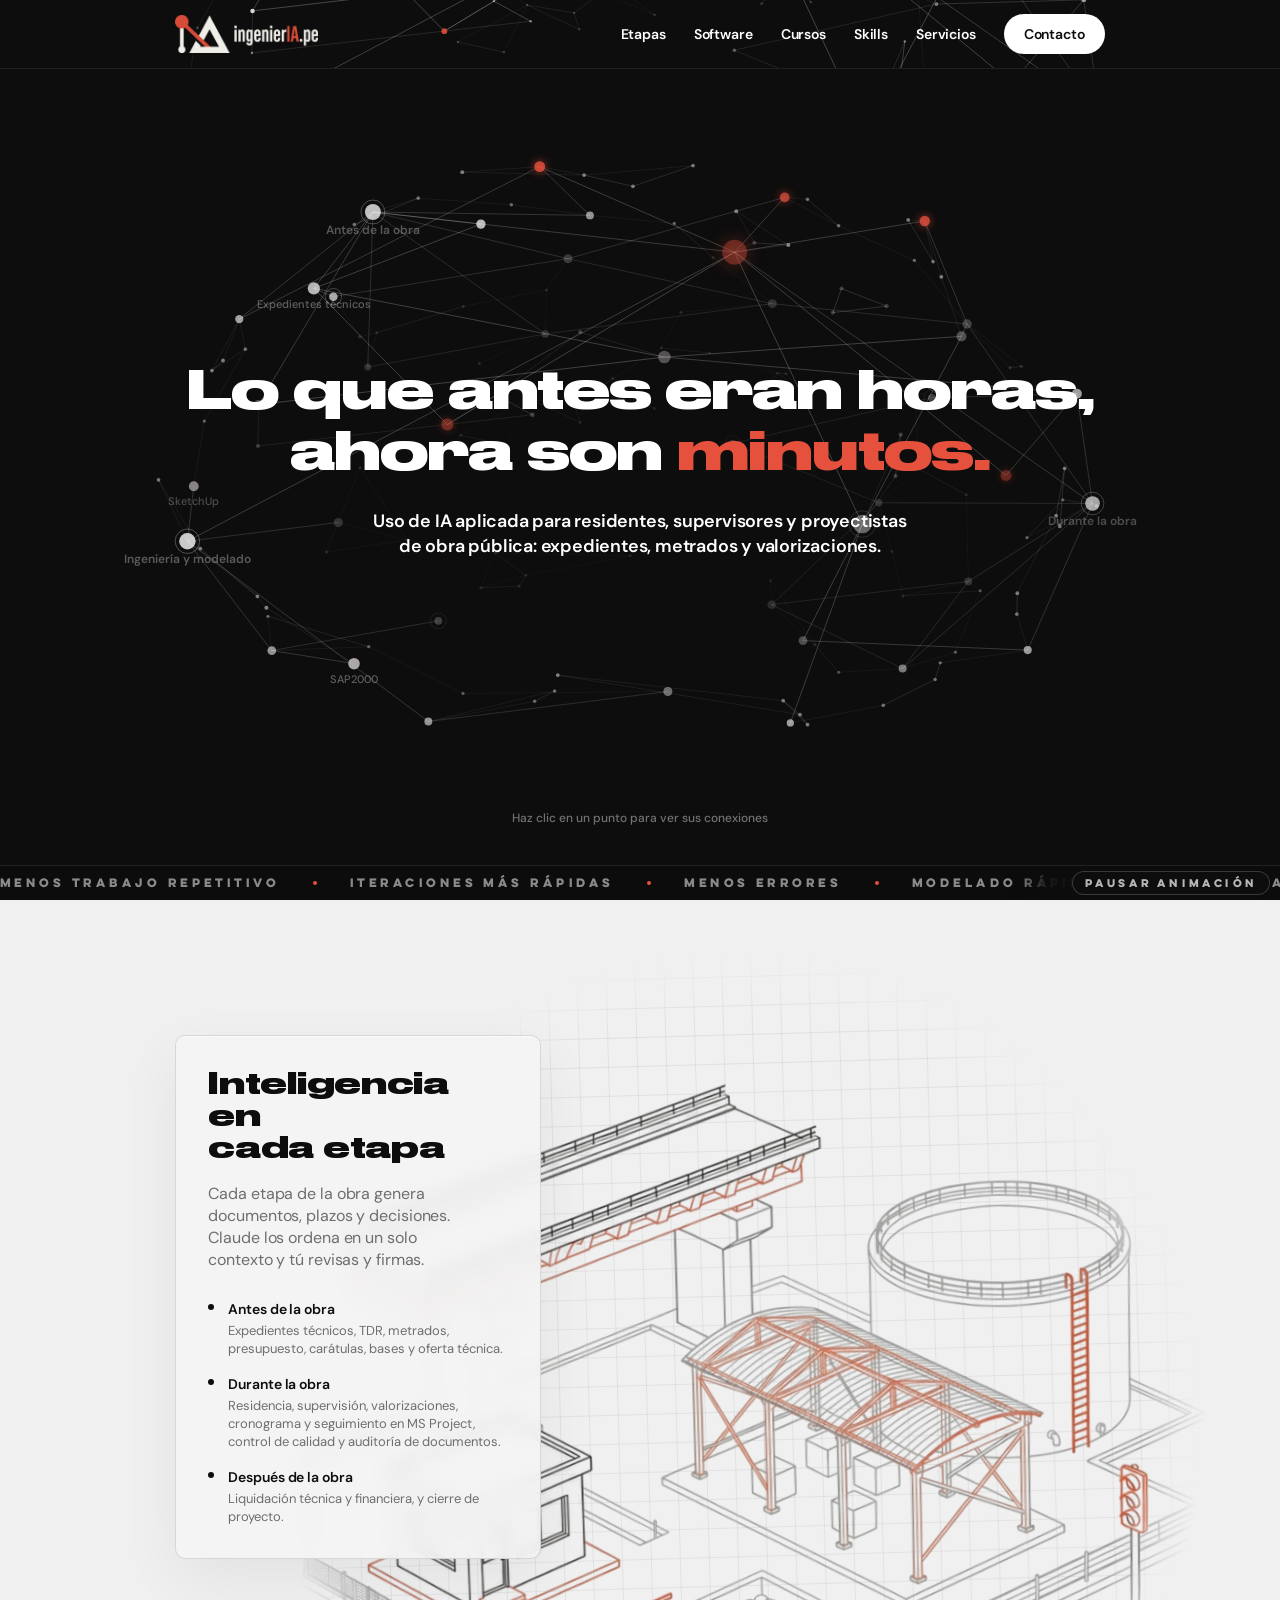
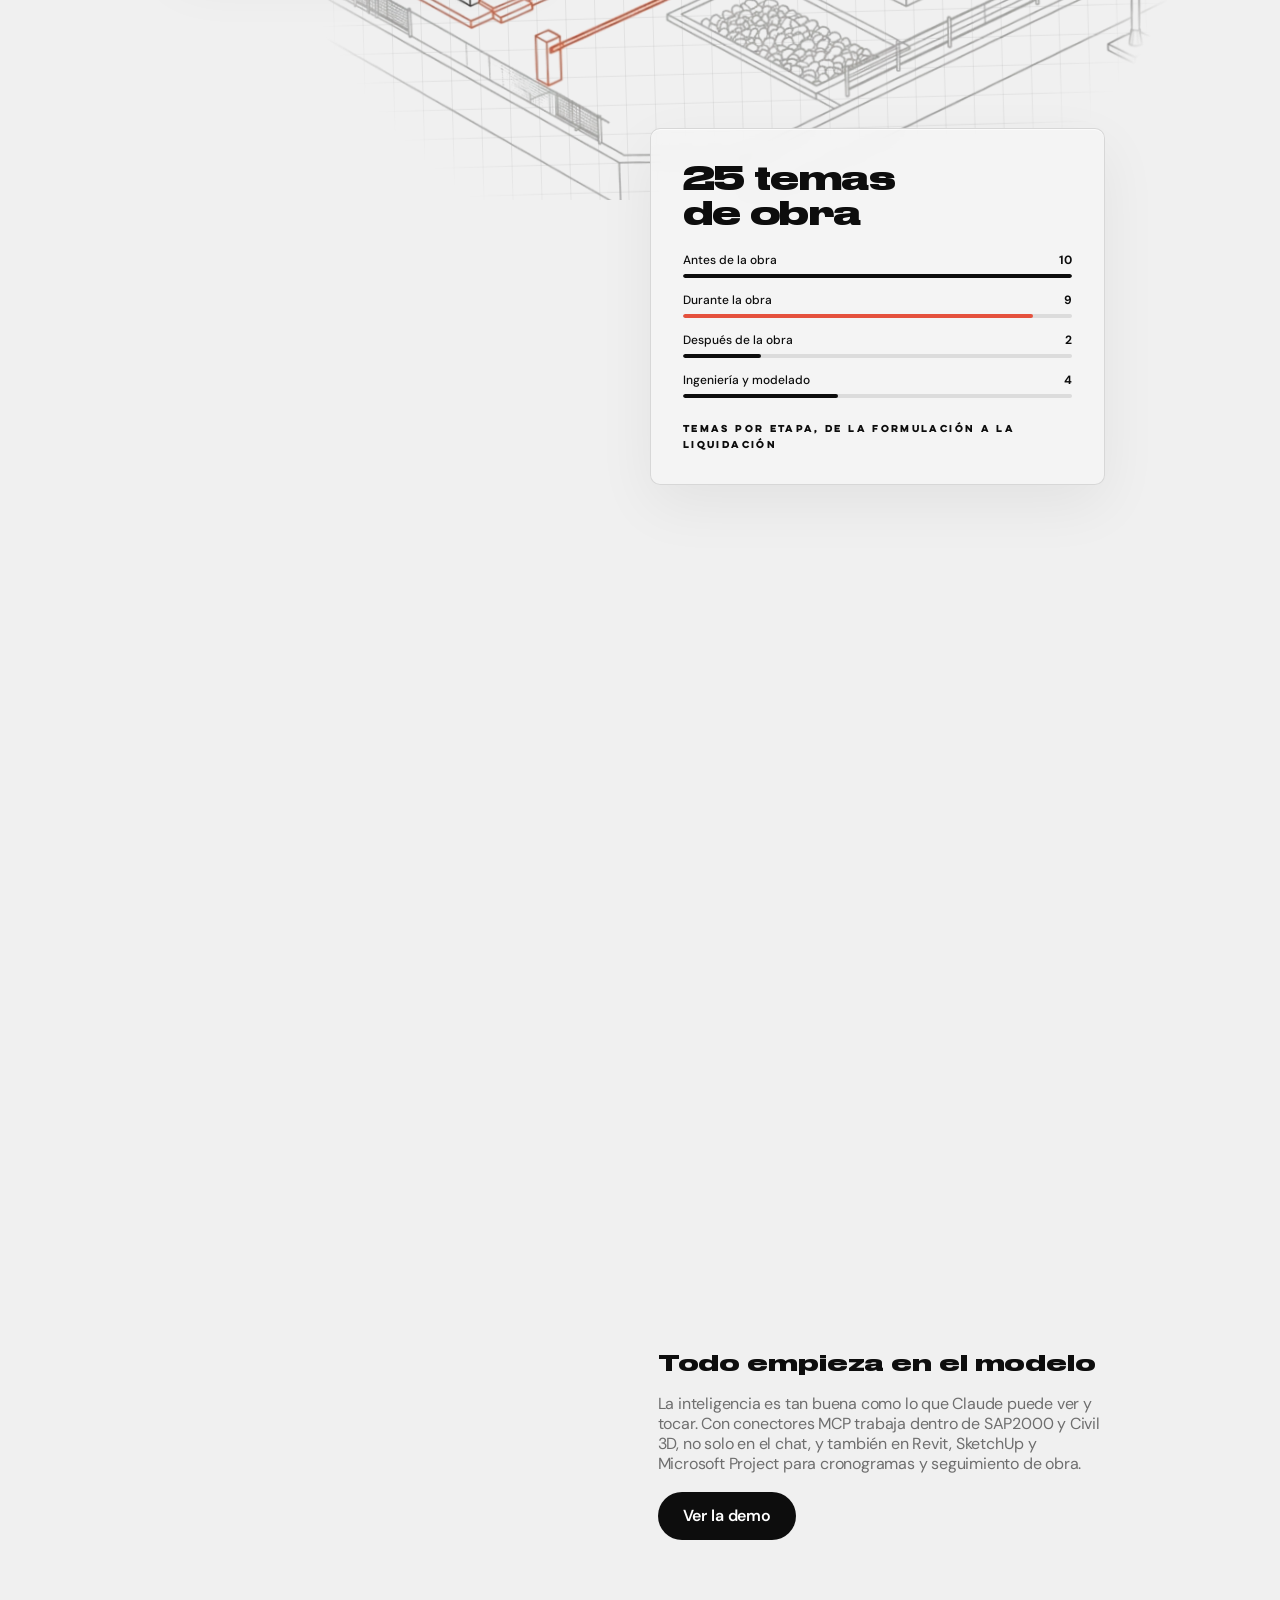
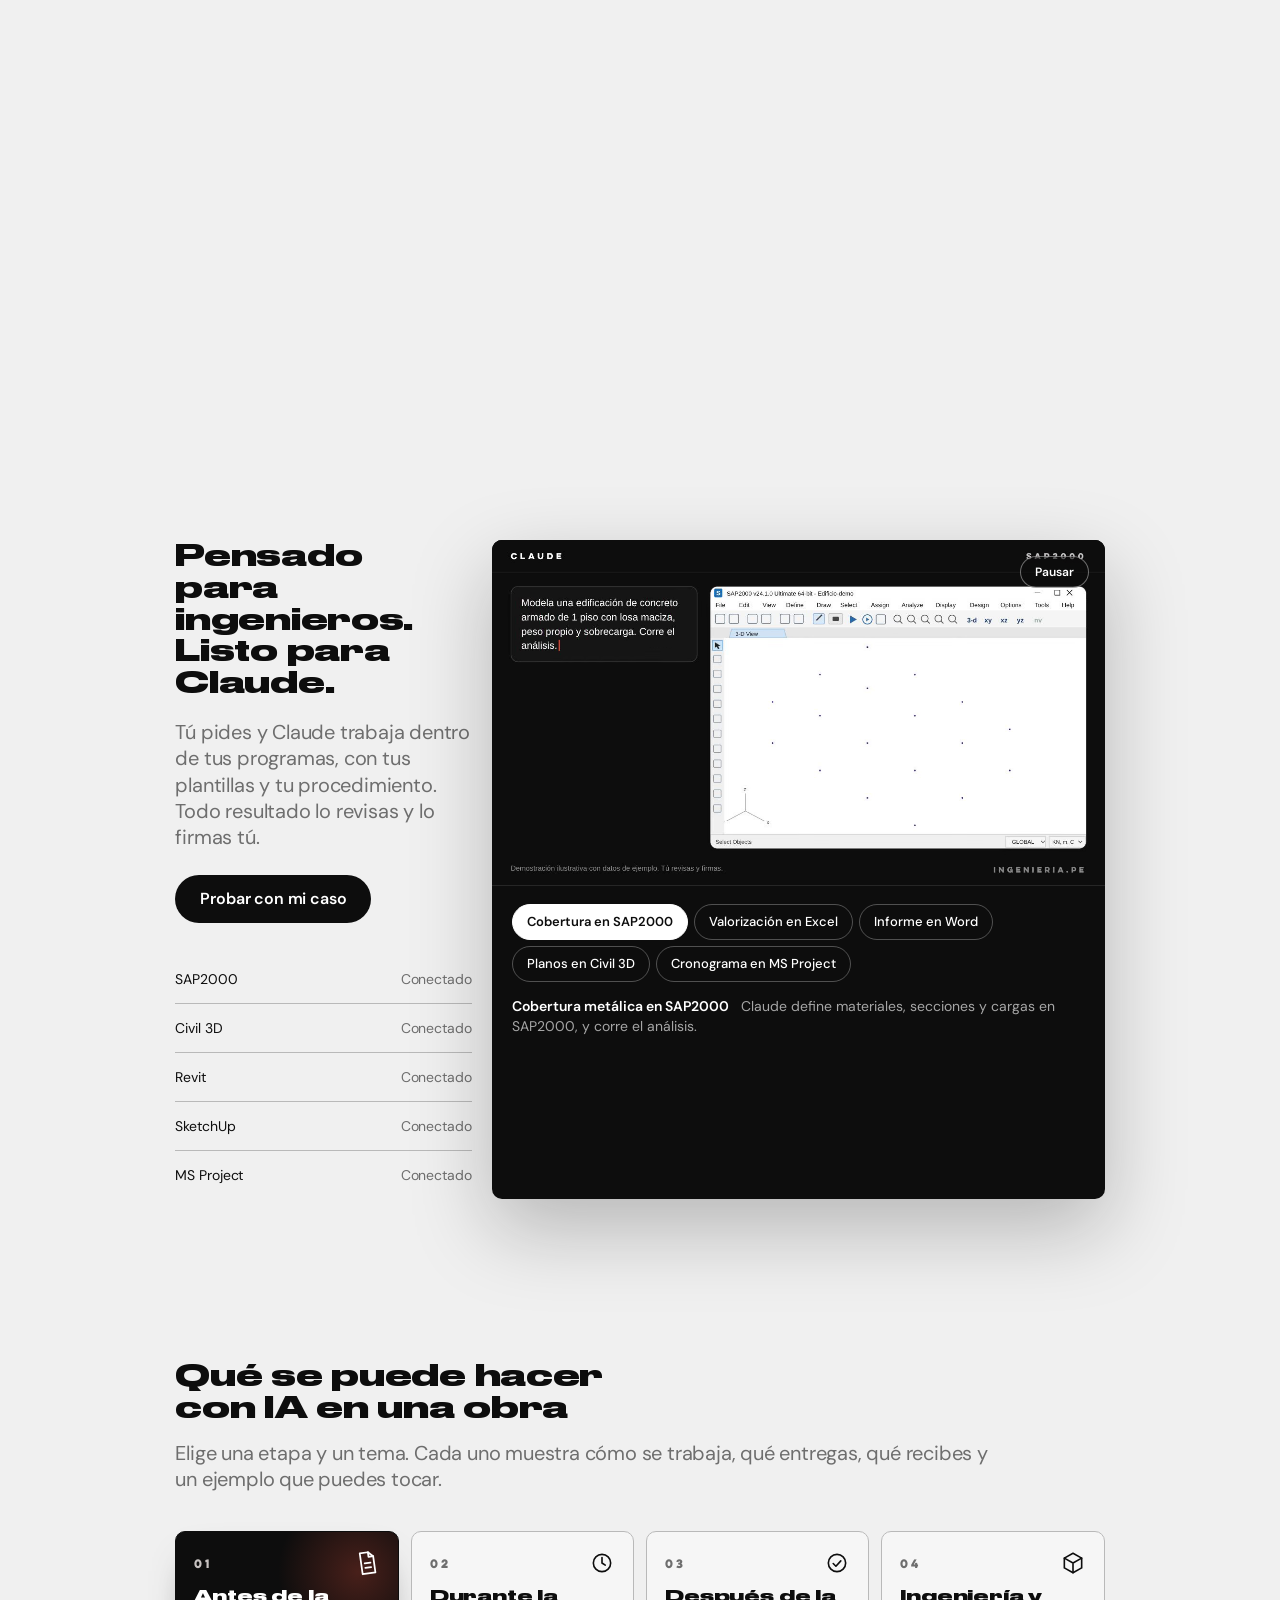
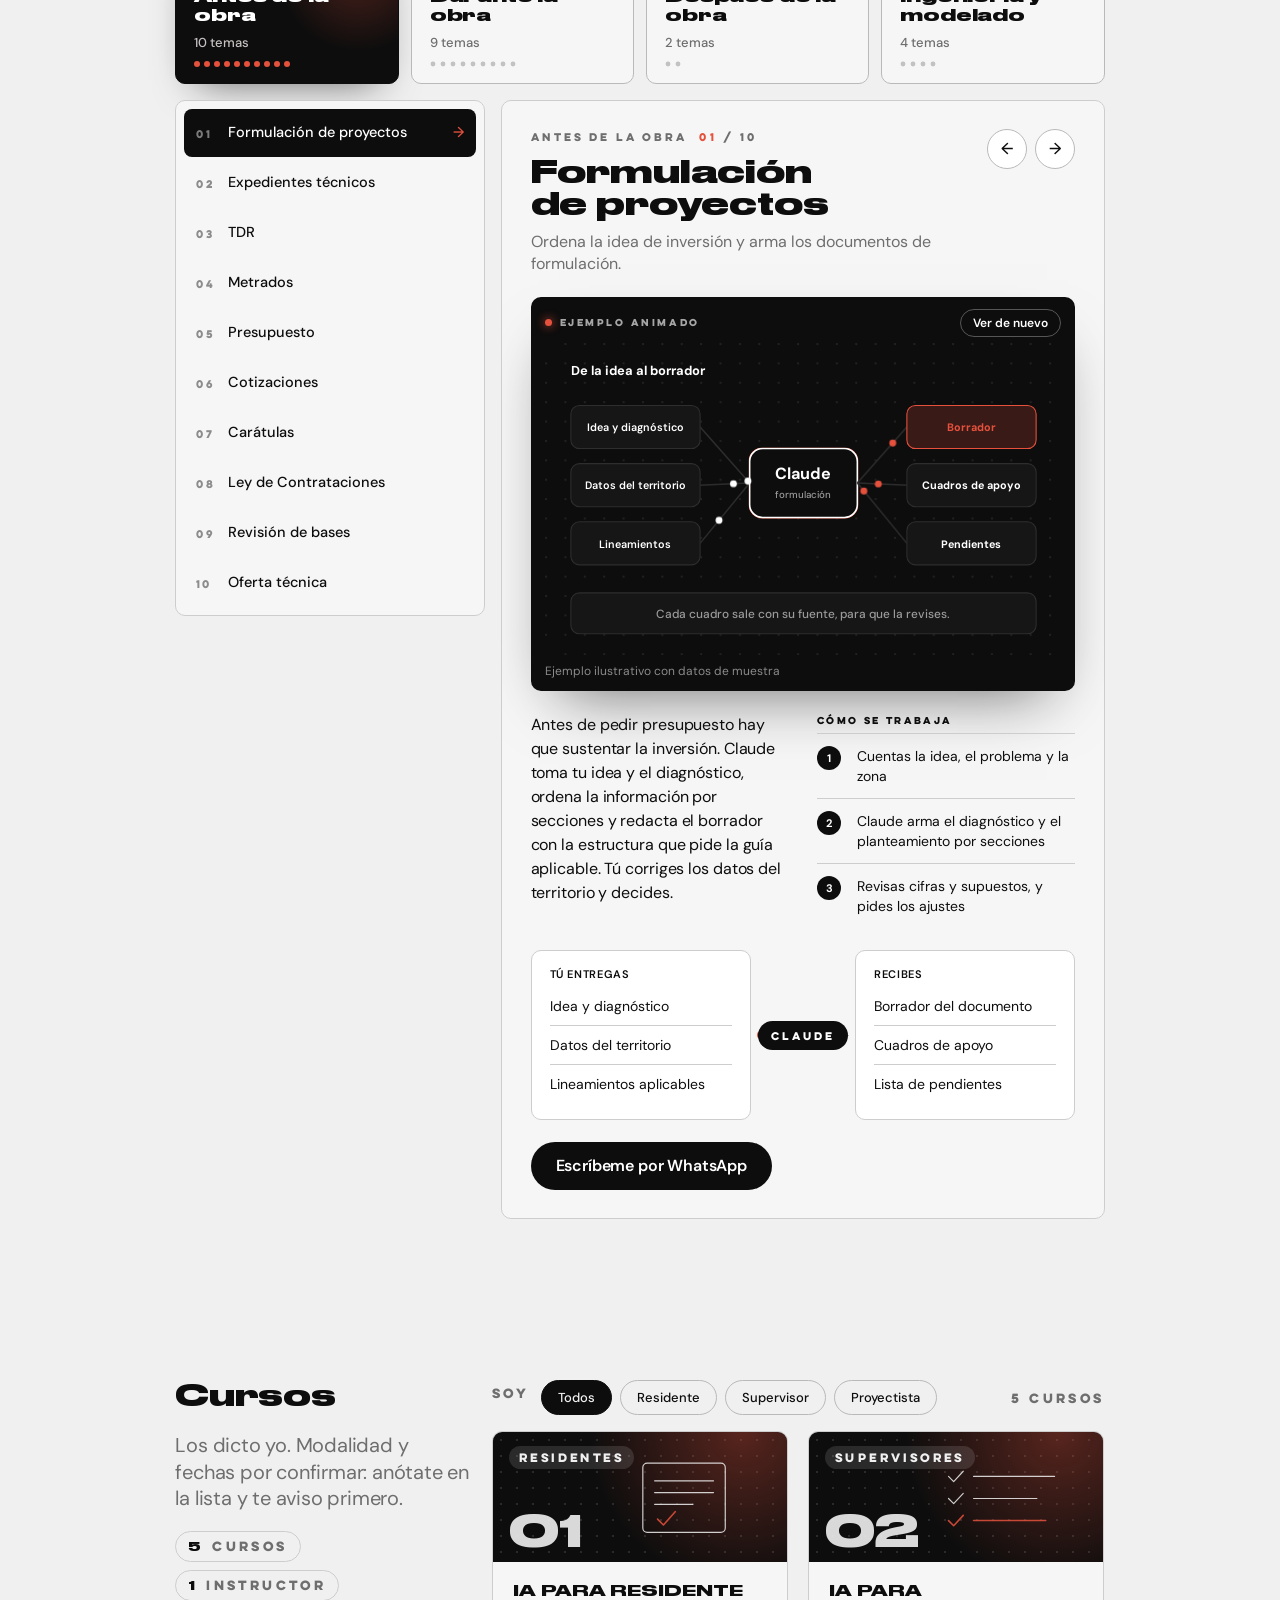
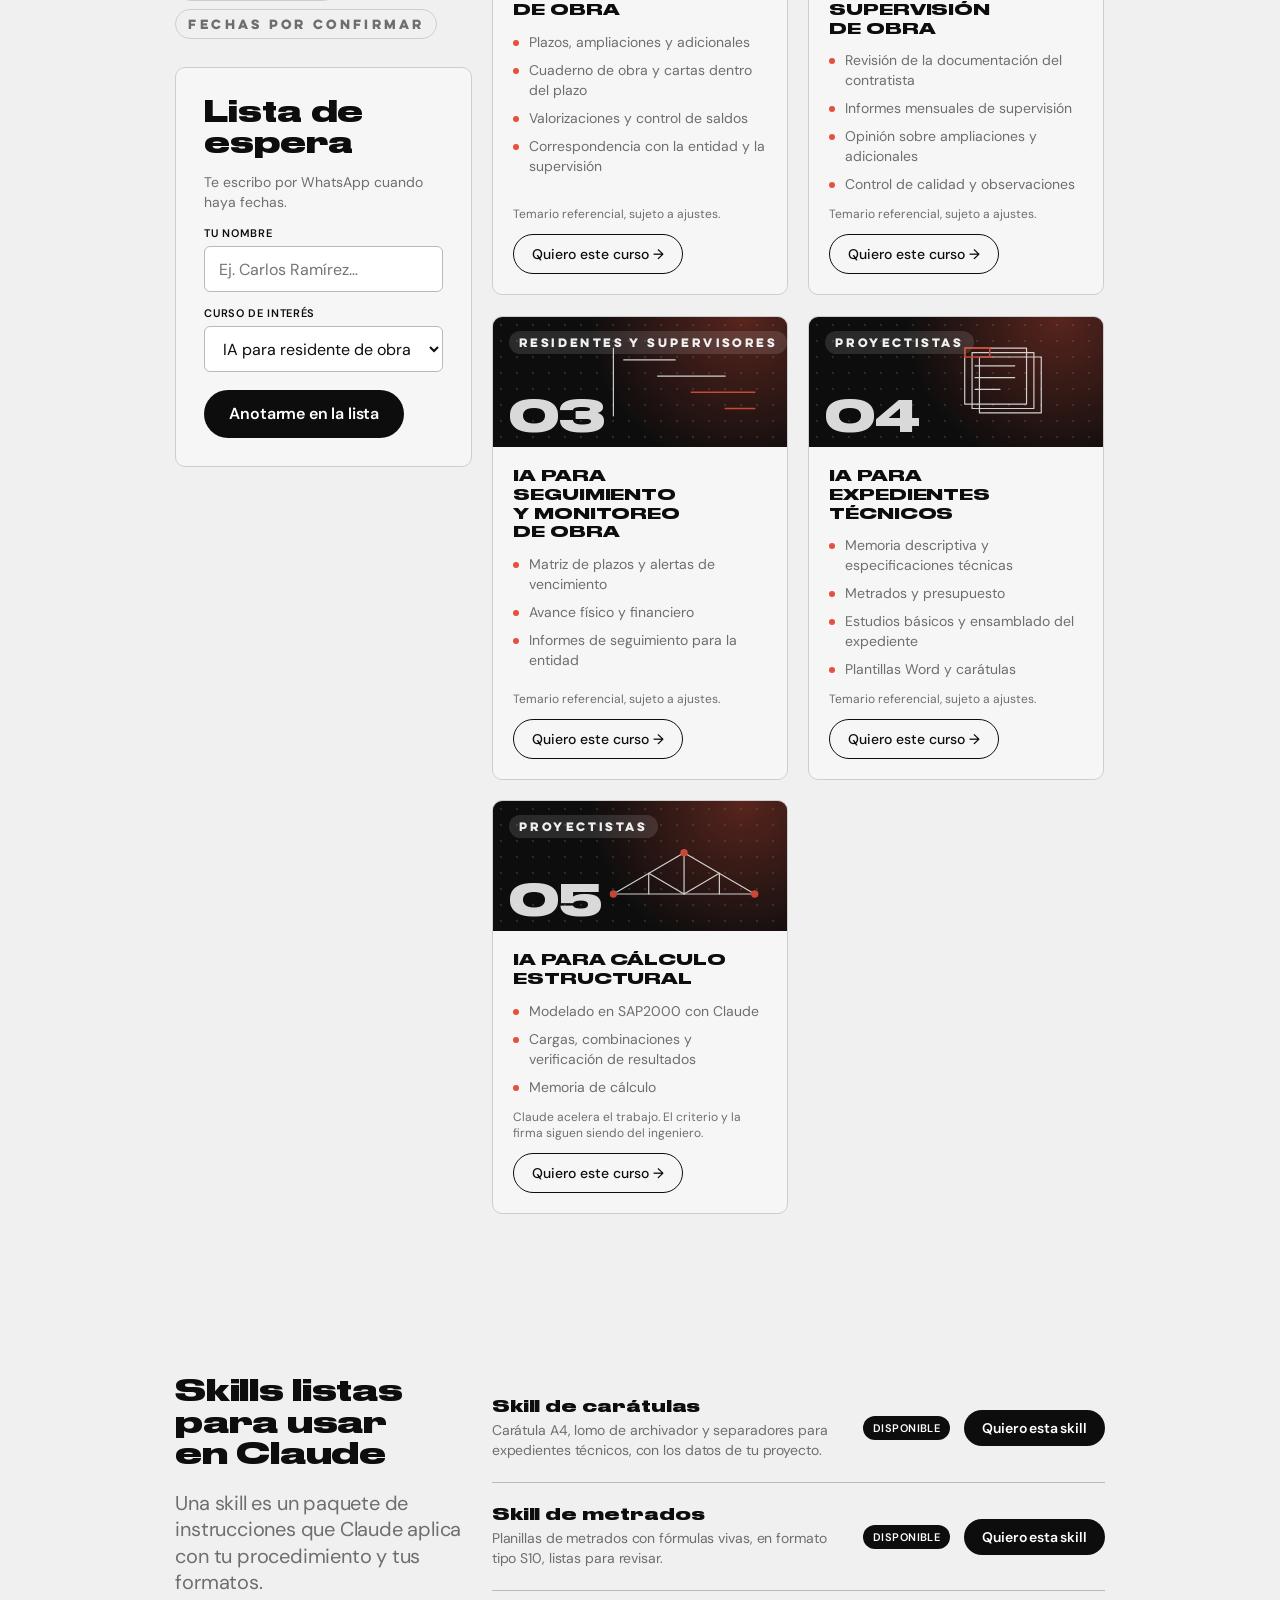
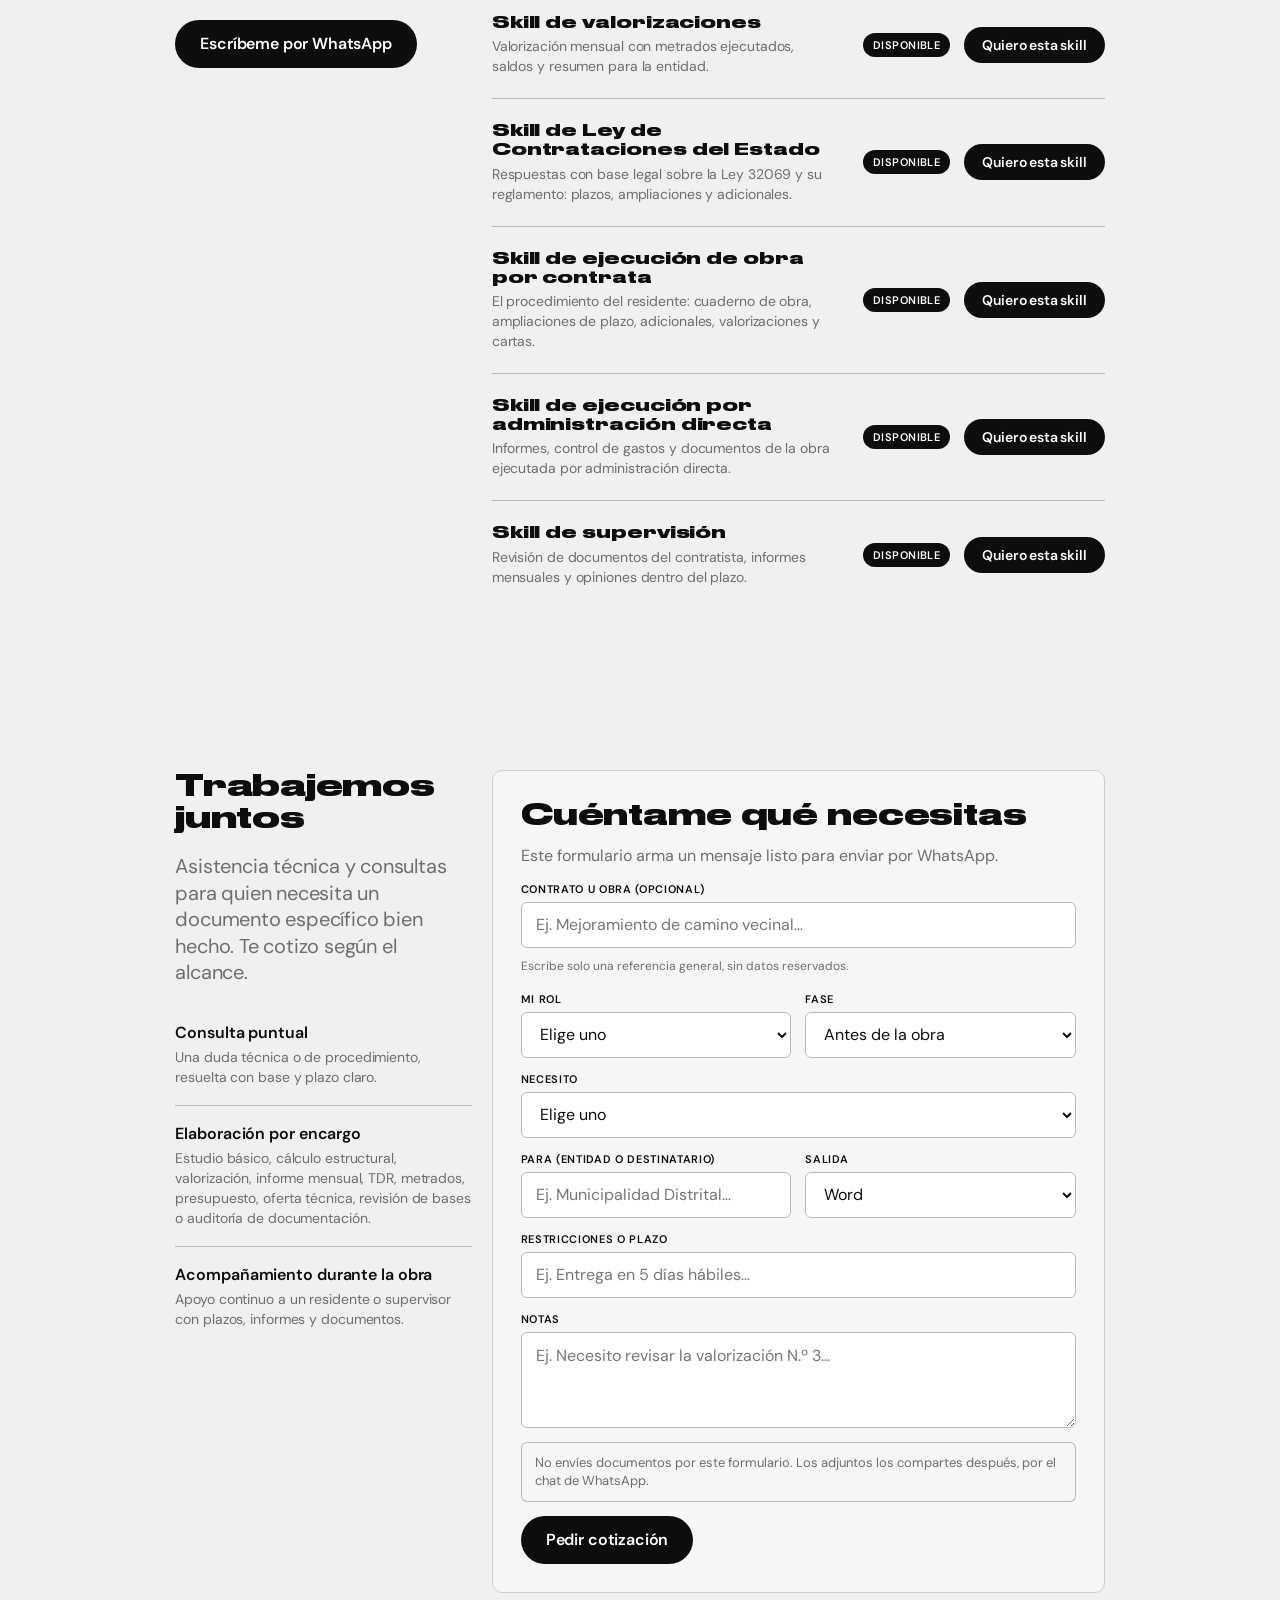
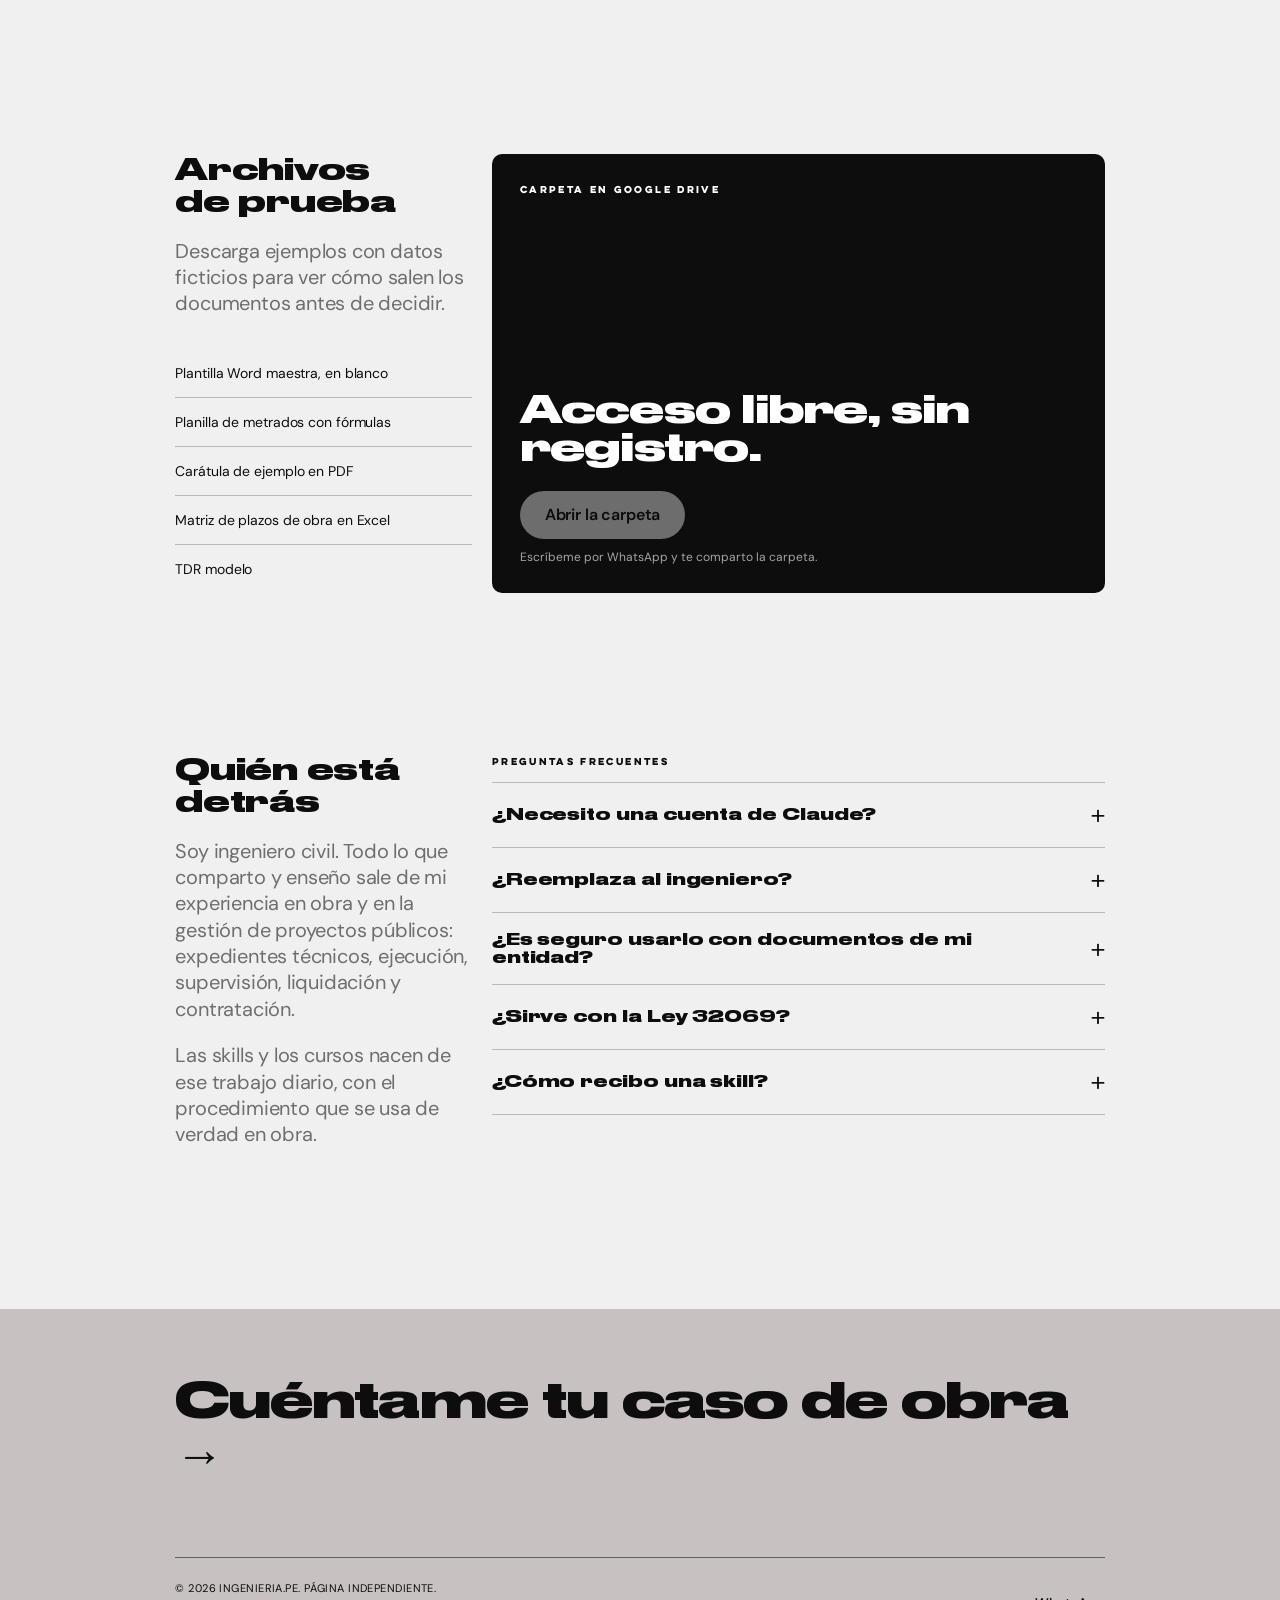
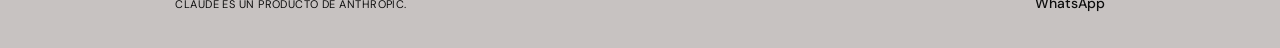
==== commit 63b00025: "Sección sobre mí genérica, sin nombre ni colegiatura Co-Authored-By: Claude Sonnet 5.5 <noreply@anth" ====
--- a/index.html
+++ b/index.html
@@ -363,9 +363,9 @@
     <section class="sec sec--last" id="sobre">
       <div class="gc gc--split">
         <div class="split__txt">
-          <h2>Fredy Quispe Gómez</h2>
-          <p>Ingeniero civil colegiado (CIP&nbsp;197841), en Huaura, Lima. Trabajo en expedientes técnicos, ejecución, supervisión, liquidación y procesos de contratación pública.</p>
-          <p>Las skills y los cursos salen de ese trabajo diario, con el procedimiento que se usa en obra.</p>
+          <h2>Quién está detrás</h2>
+          <p>Soy ingeniero civil. Todo lo que comparto y enseño sale de mi experiencia en obra y en la gestión de proyectos públicos: expedientes técnicos, ejecución, supervisión, liquidación y contratación.</p>
+          <p>Las skills y los cursos nacen de ese trabajo diario, con el procedimiento que se usa de verdad en obra.</p>
         </div>
         <div class="faq">
           <p class="lbl">Preguntas frecuentes</p>
--- a/css/estilos.css
+++ b/css/estilos.css
@@ -309,13 +309,7 @@
   .screen { aspect-ratio: 4 / 3; }
   .slot__split span { font-size: 26px; }
 }
-@media (prefers-reduced-motion: reduce) {
-  html { scroll-behavior: auto; }
-  *, *::before, *::after { animation-duration: .01ms !important; animation-delay: 0ms !important; animation-iteration-count: 1 !important; transition-duration: .01ms !important; }
-  .js .ln > span, .js .ln--sub > p > span { transform: none; }
-  .js .rv { opacity: 1; transform: none; }
-  .bar i { transform: none; }
-}
+
 
 
 /* Explorador: detalle de cada tema */
@@ -359,10 +353,7 @@
 .a-fall { animation: aFall 1.8s var(--d, 0s) ease-in infinite; }
 @keyframes aFall { 0% { transform: translateY(-16px); opacity: 0; } 30% { opacity: 1; } 100% { transform: translateY(6px); opacity: .9; } }
 .a-bob { animation: bob 5s ease-in-out infinite; }
-@media (prefers-reduced-motion: reduce) {
-  .vis__svg * { animation: none !important; opacity: 1 !important; transform: none !important; stroke-dashoffset: 0 !important; }
-  .a-scan, .a-ring { display: none; }
-}
+
 .etimg { border-radius: var(--r); overflow: hidden; background: var(--light); }
 .etimg img { width: 100%; height: 300px; object-fit: cover; object-position: center 45%; mix-blend-mode: multiply; }
 @media (max-width: 999px) { .tema__cols { grid-template-columns: 1fr; } }
@@ -386,7 +377,7 @@
 .rod::after { content: ""; position: absolute; left: 0; right: 0; height: 36%; background: linear-gradient(to top, transparent, var(--red), transparent); animation: rodsube 2.2s linear infinite; animation-delay: inherit; }
 @keyframes rodsube { from { bottom: -40%; } to { bottom: 110%; } }
 @keyframes pulso { 0%, 100% { opacity: 1; } 50% { opacity: .45; } }
-@media (prefers-reduced-motion: reduce) { .pila3d__bob, .s3__port, .rod::after { animation: none; } }
+
 @media (max-width: 700px) { .hero__h1 { font-size: 5.2vw; } .hero { padding-inline: 16px; } }
 
 /* ---------- Cursor propio ---------- */
@@ -414,7 +405,7 @@
 .faja__i { font: 600 10.5px/1 var(--f-c); text-transform: uppercase; letter-spacing: .14em; padding: 12px 0; white-space: nowrap; }
 .faja__s { width: 4px; height: 4px; margin: 0 clamp(22px, 2.6vw, 38px); background: var(--red); border-radius: 50%; flex: none; }
 @keyframes faja { to { transform: translateX(-50%); } }
-@media (prefers-reduced-motion: reduce) { .faja__t { animation: none; } }
+
 
 .ren-tag { position: absolute !important; right: auto !important; bottom: auto !important; width: auto !important; height: auto !important; transform: translate(-50%, calc(-100% - 26px)); opacity: 0; transition: opacity .4s; pointer-events: none; }
 .ren-tag > span { display: flex; align-items: center; gap: 7px; white-space: nowrap; font: 600 11.5px/1 var(--f-b); color: var(--dark); background: #fff; border: 1px solid rgba(13,13,13,.12); border-radius: 999px; padding: 7px 12px 7px 10px; box-shadow: 0 8px 22px rgba(13,13,13,.12); animation: tagbob 4.4s ease-in-out infinite; animation-delay: var(--d, 0s); }
@@ -606,9 +597,4 @@
   .cfilter { flex-wrap: nowrap; overflow-x: auto; scrollbar-width: none; margin-inline: calc(var(--mx) * -1); padding-inline: var(--mx); }
   .cfilter button { white-space: nowrap; }
 }
-@media (prefers-reduced-motion: reduce) {
-  .js .ccard { opacity: 1; transform: none; }
-  .m-draw { stroke-dashoffset: 0; }
-  .m-pop { opacity: 1; transform: none; }
-  .ccard { transition: none; }
-}
+
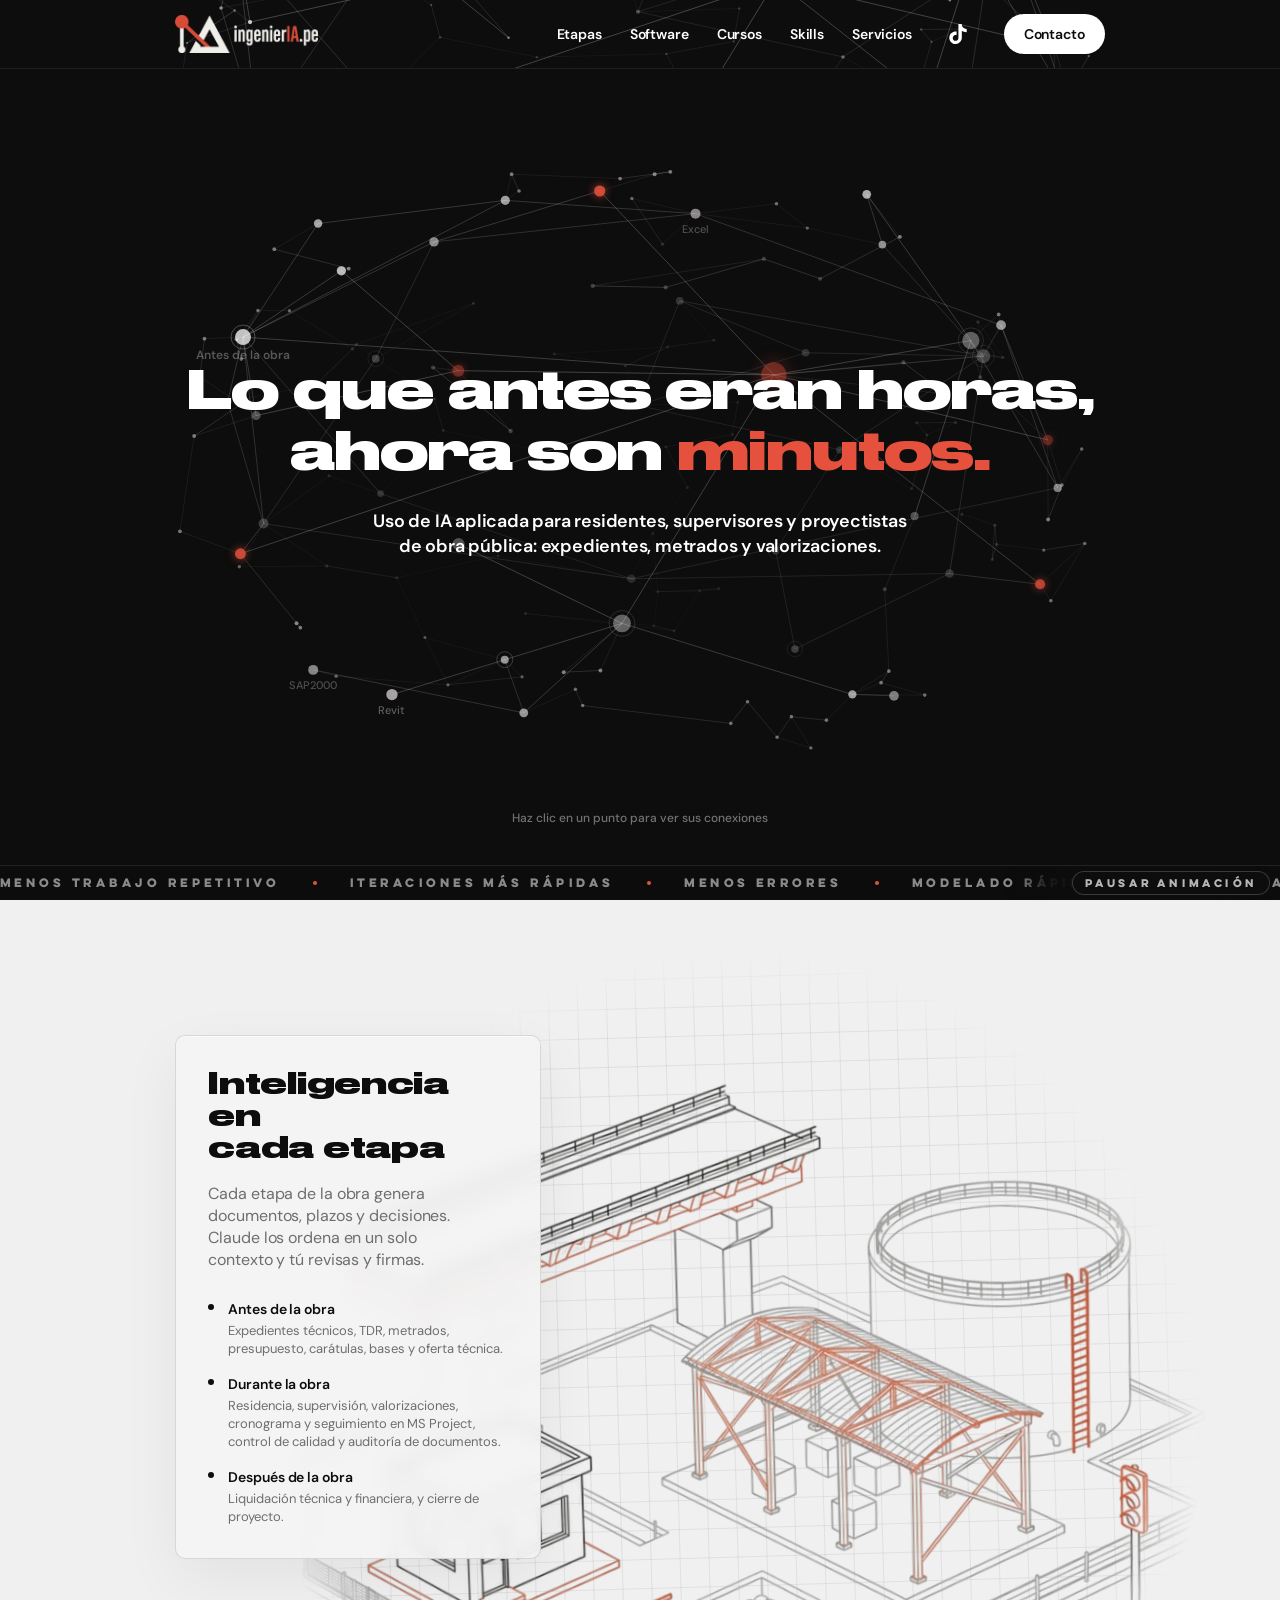
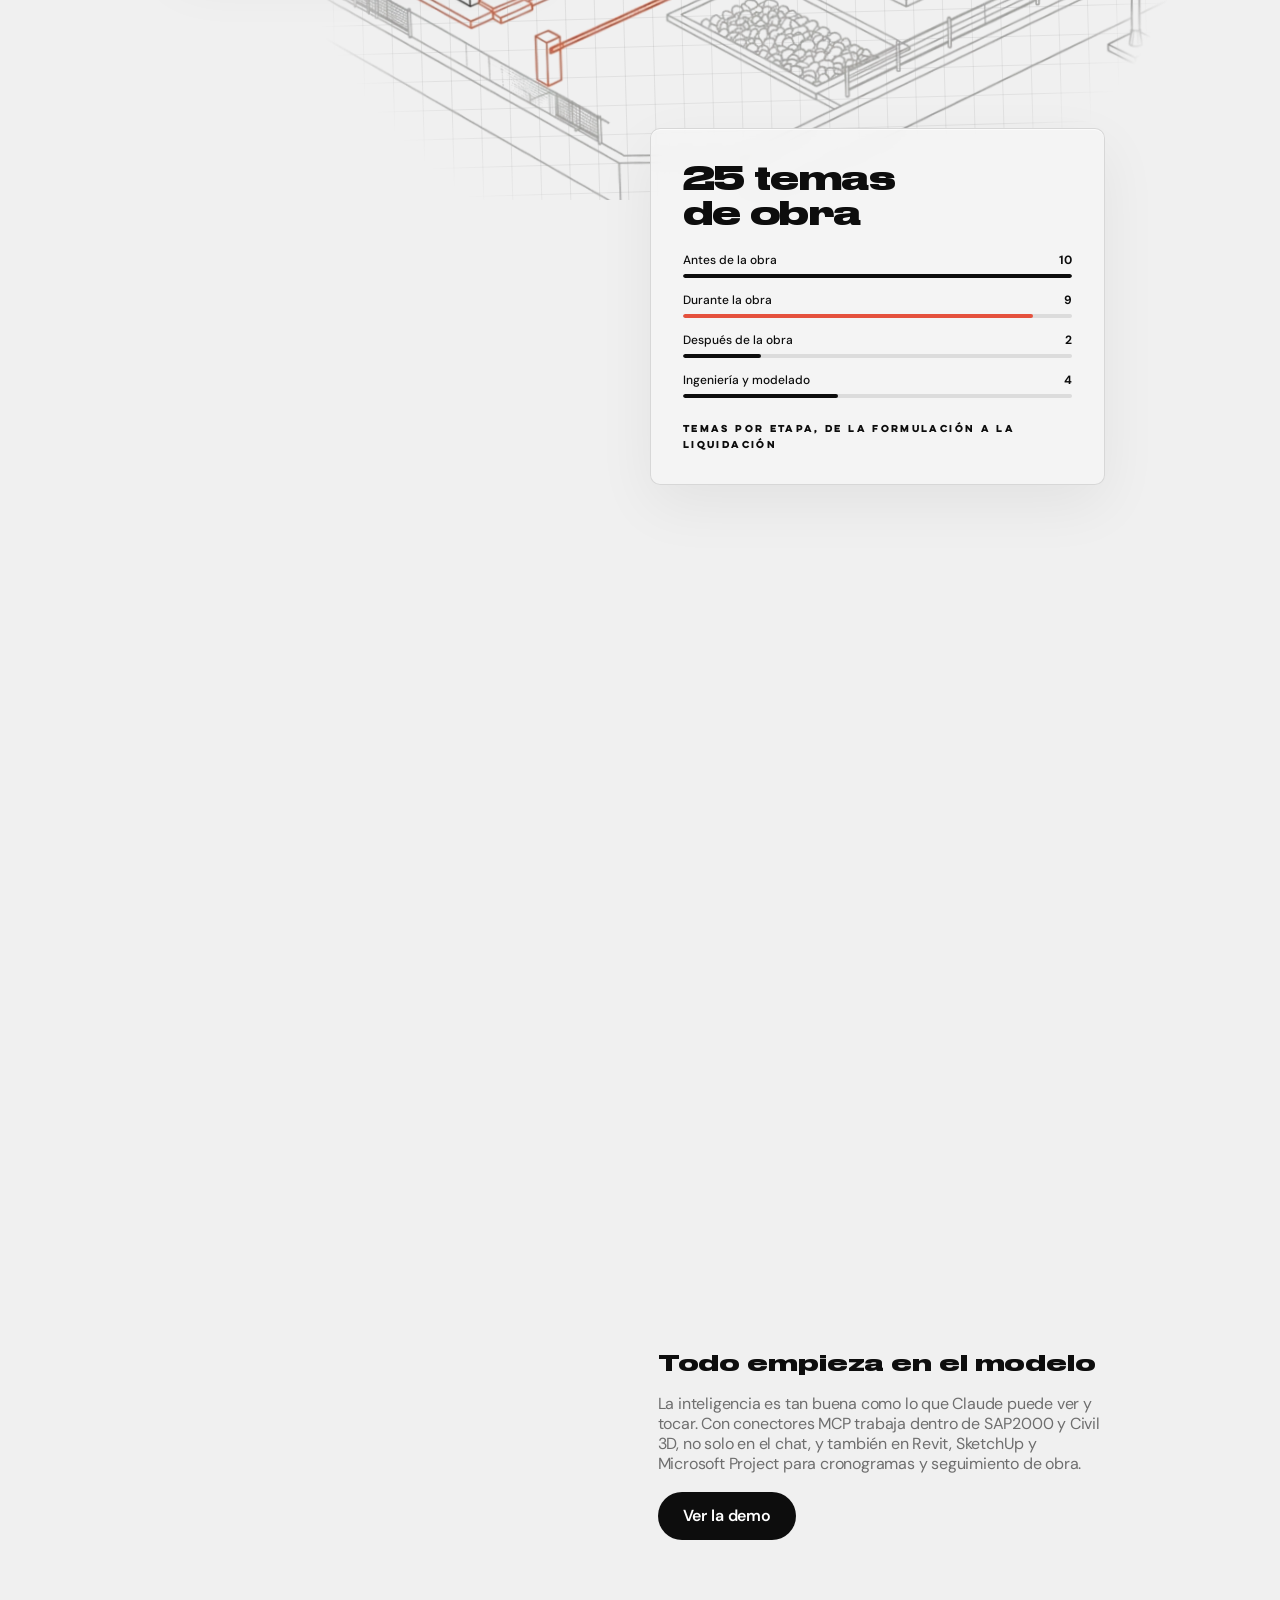
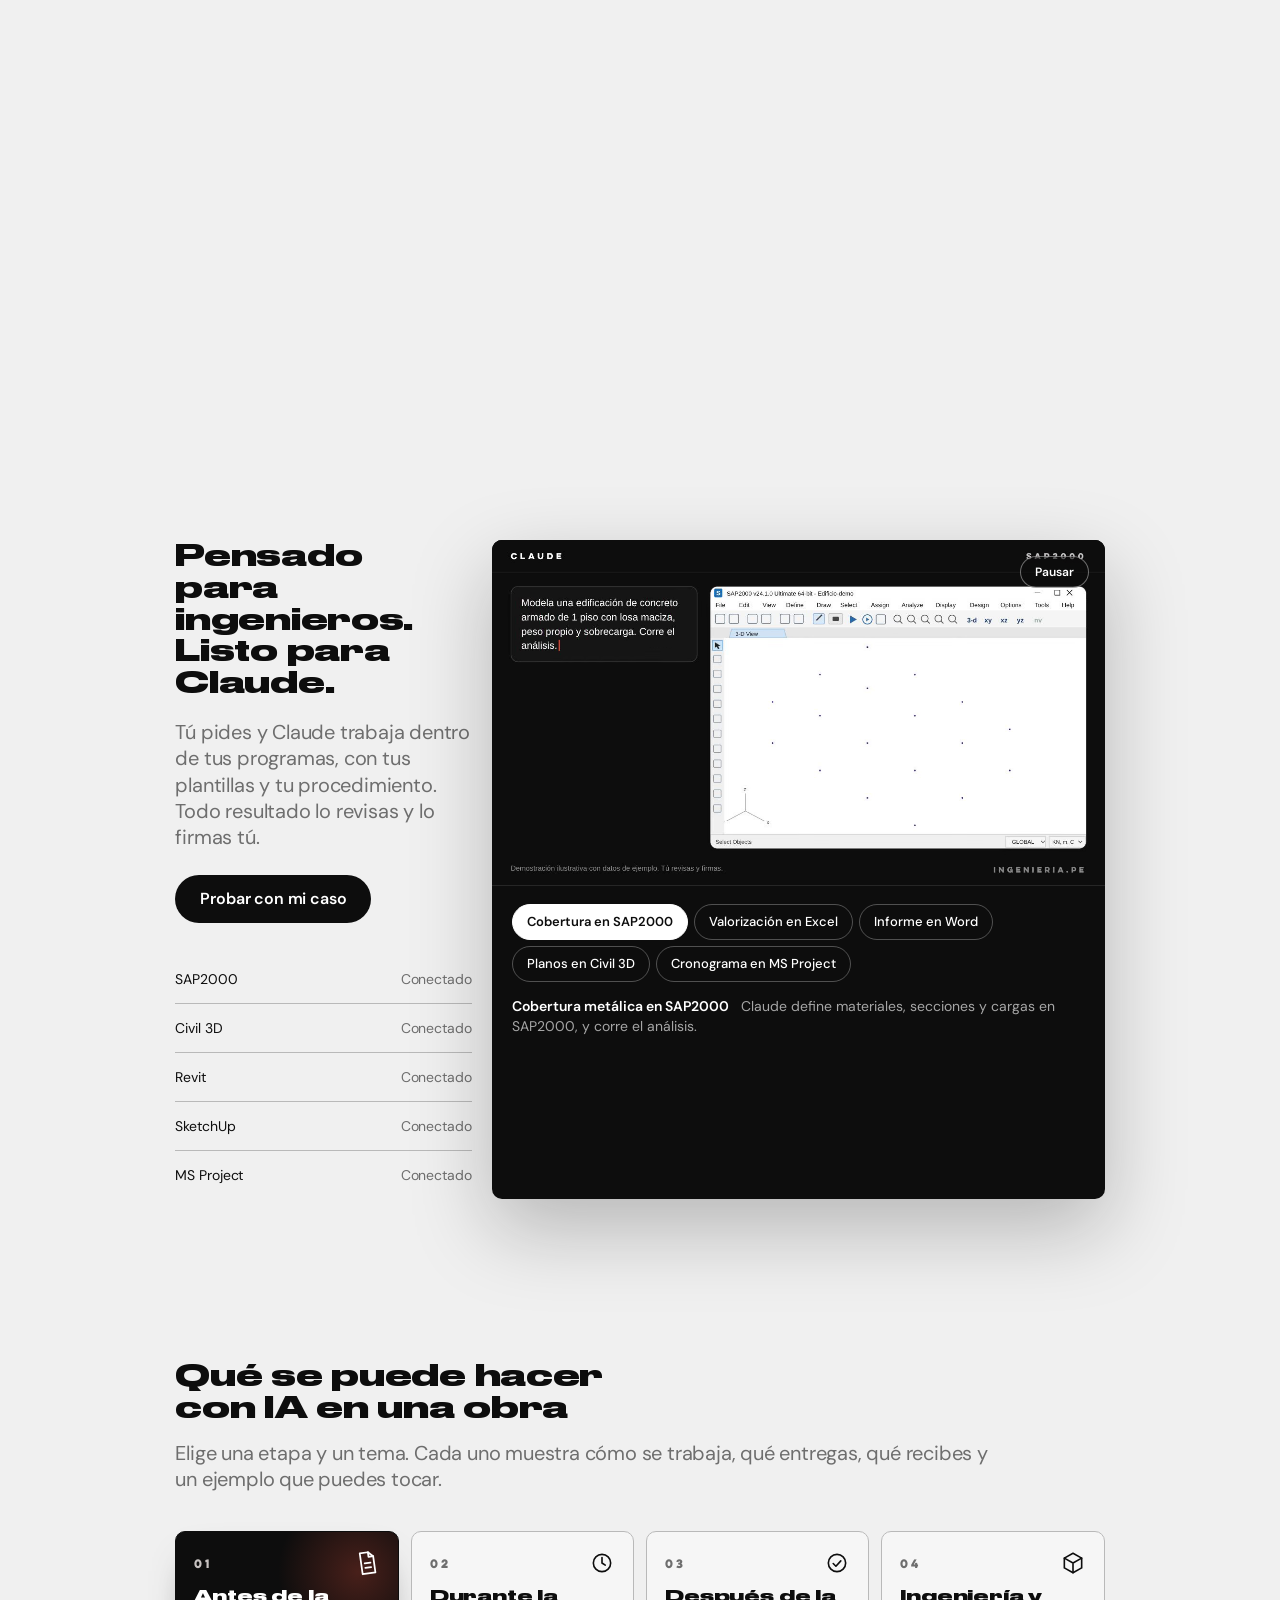
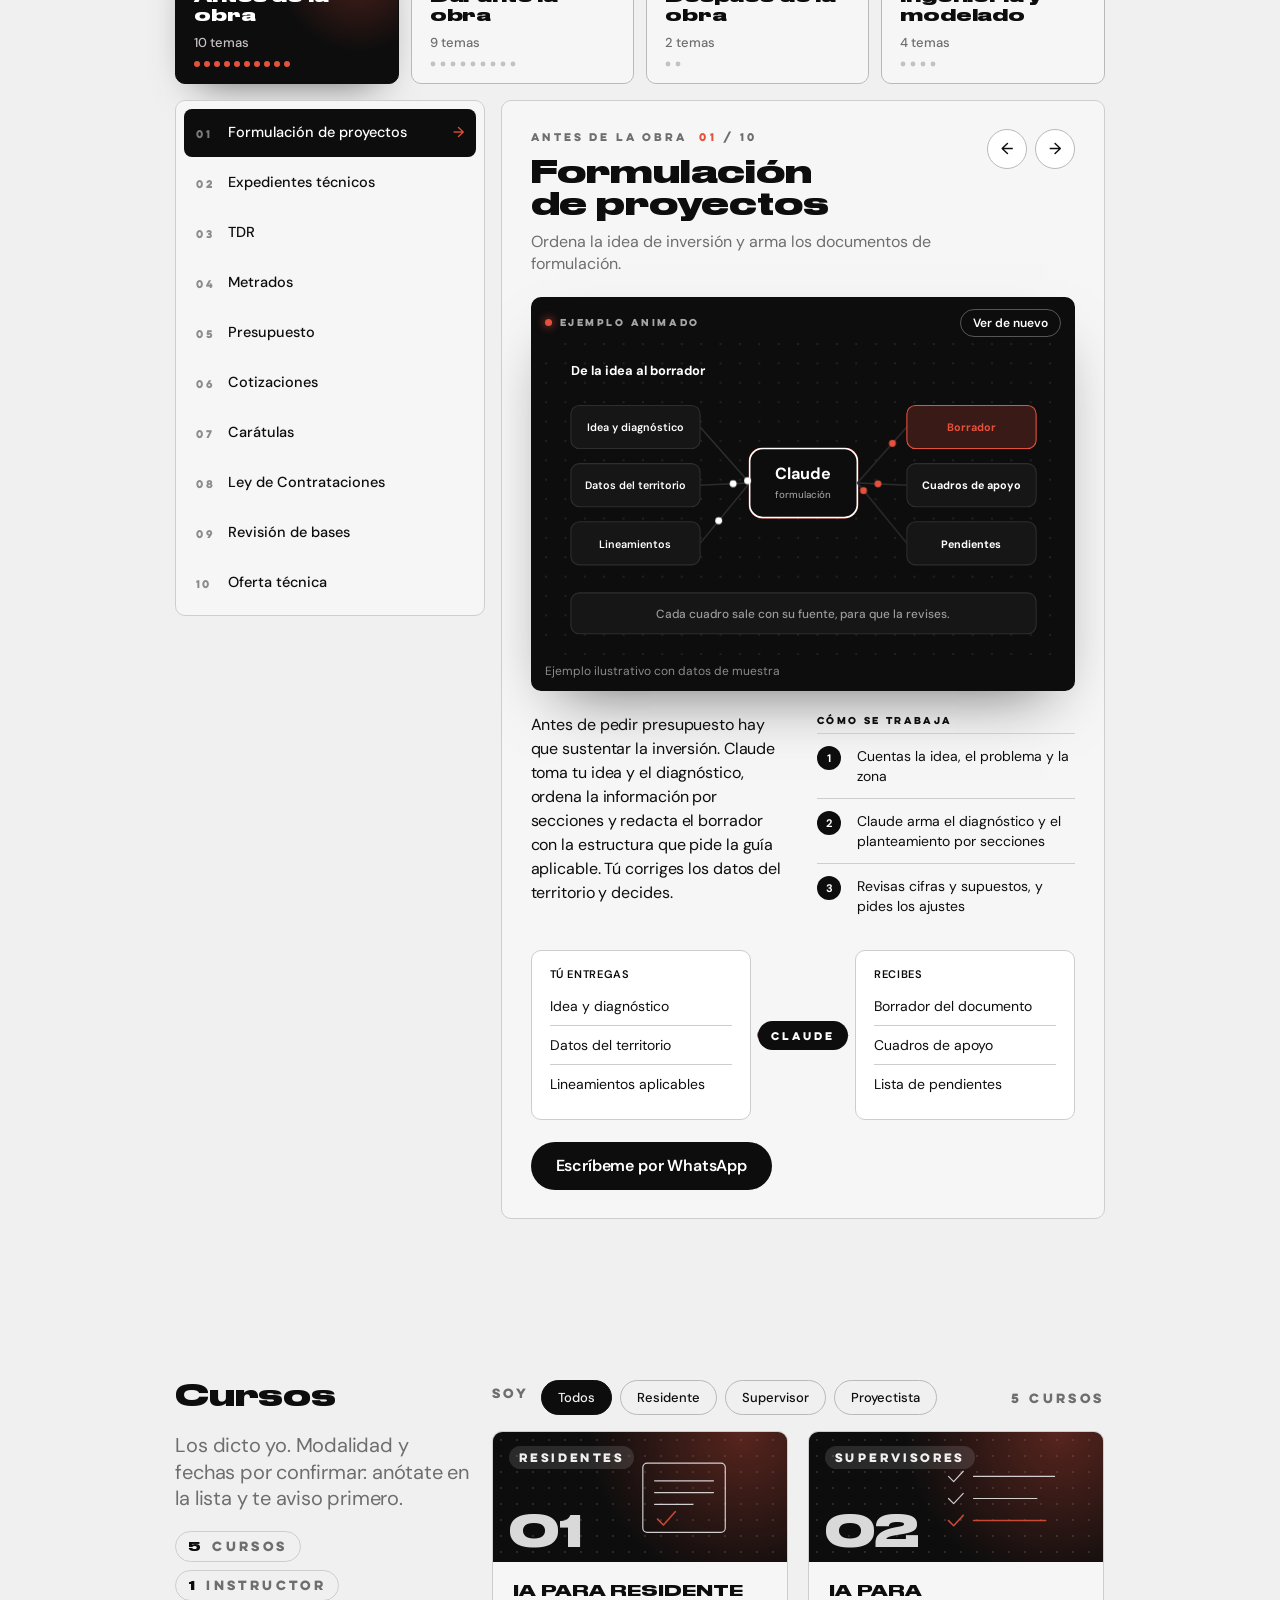
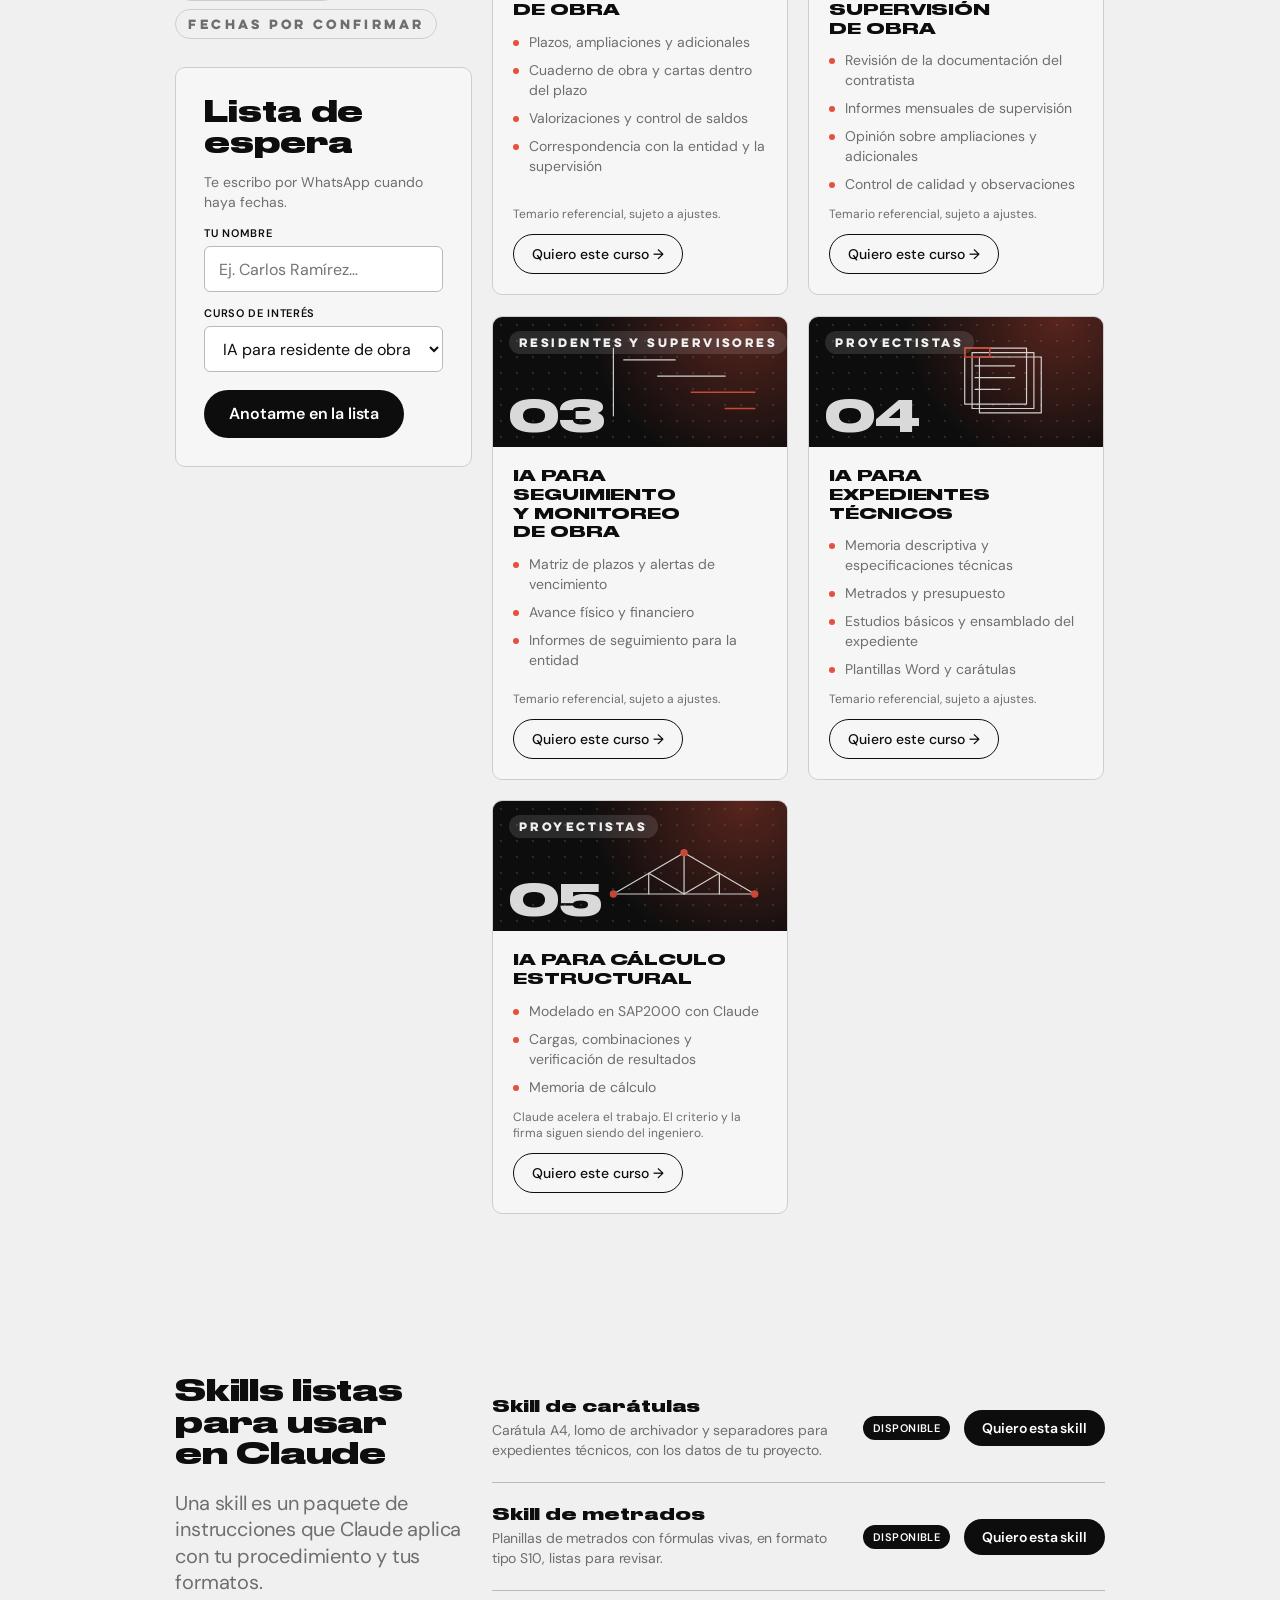
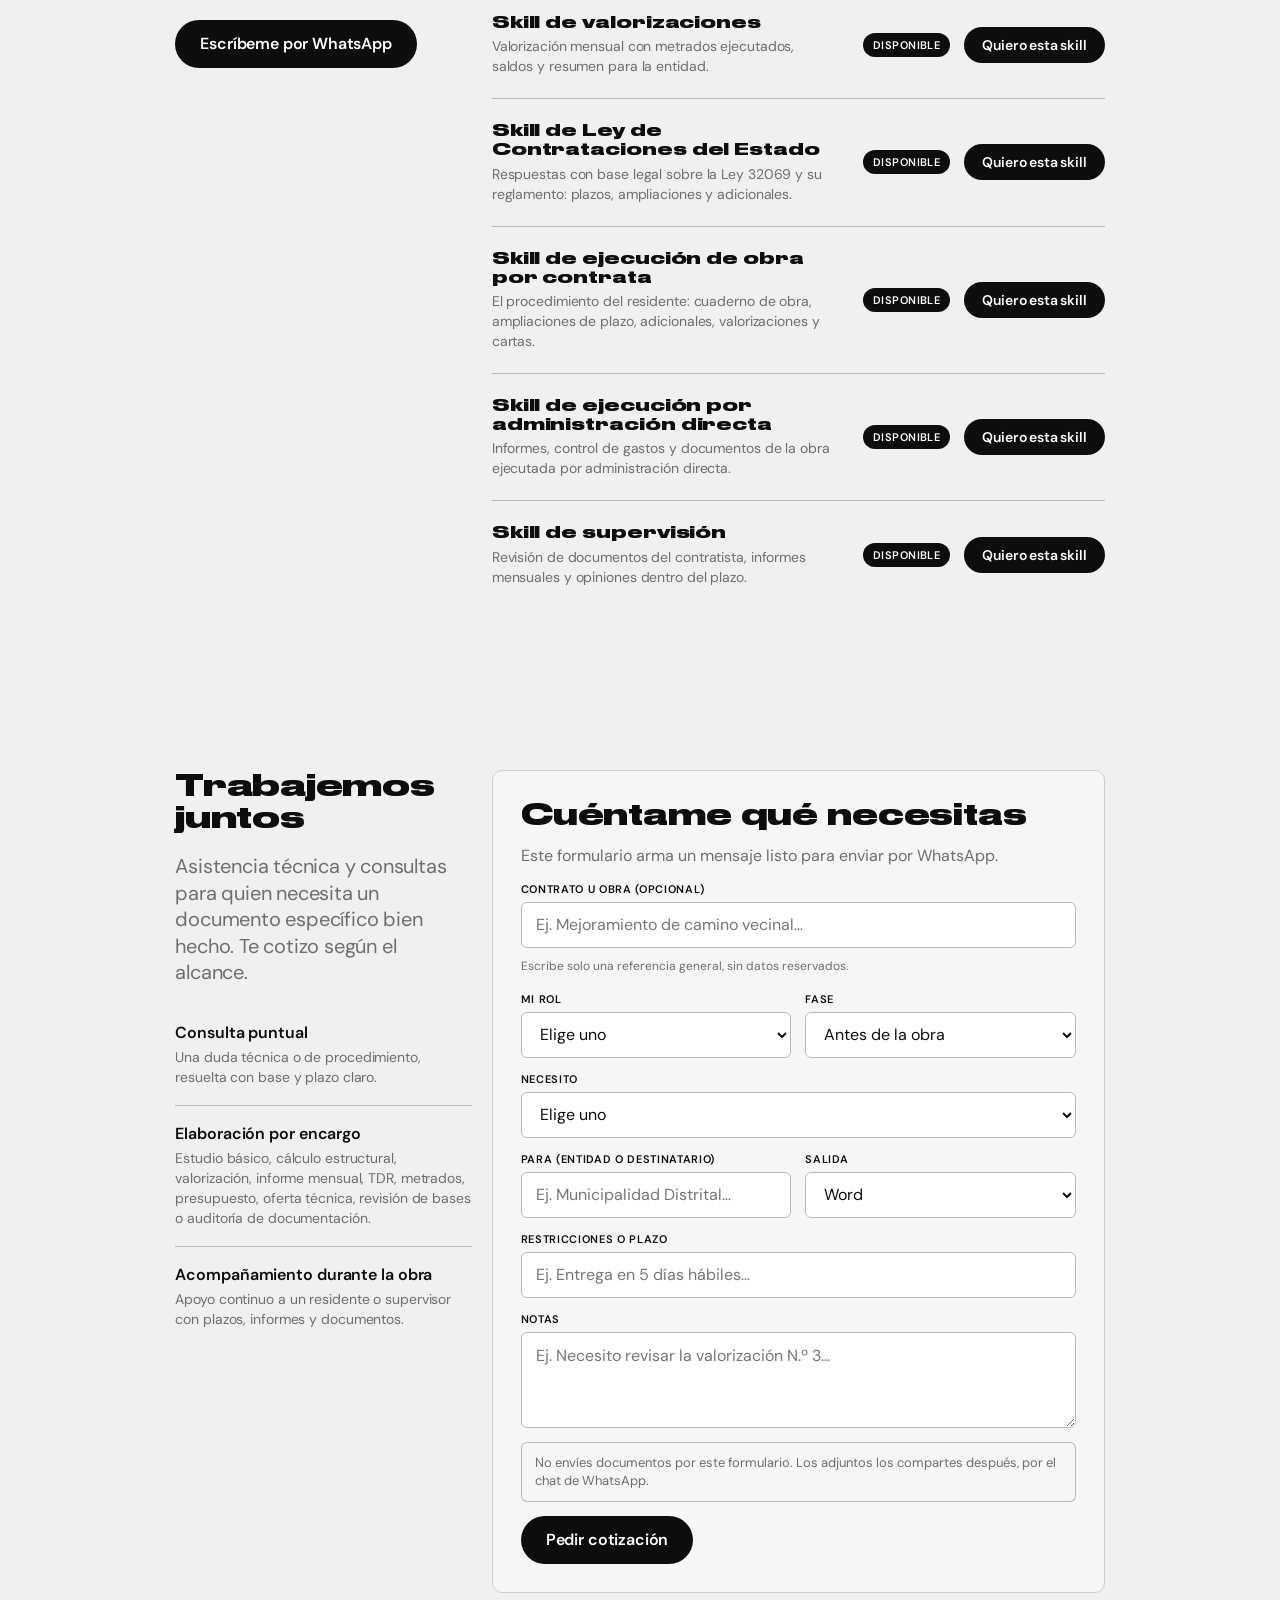
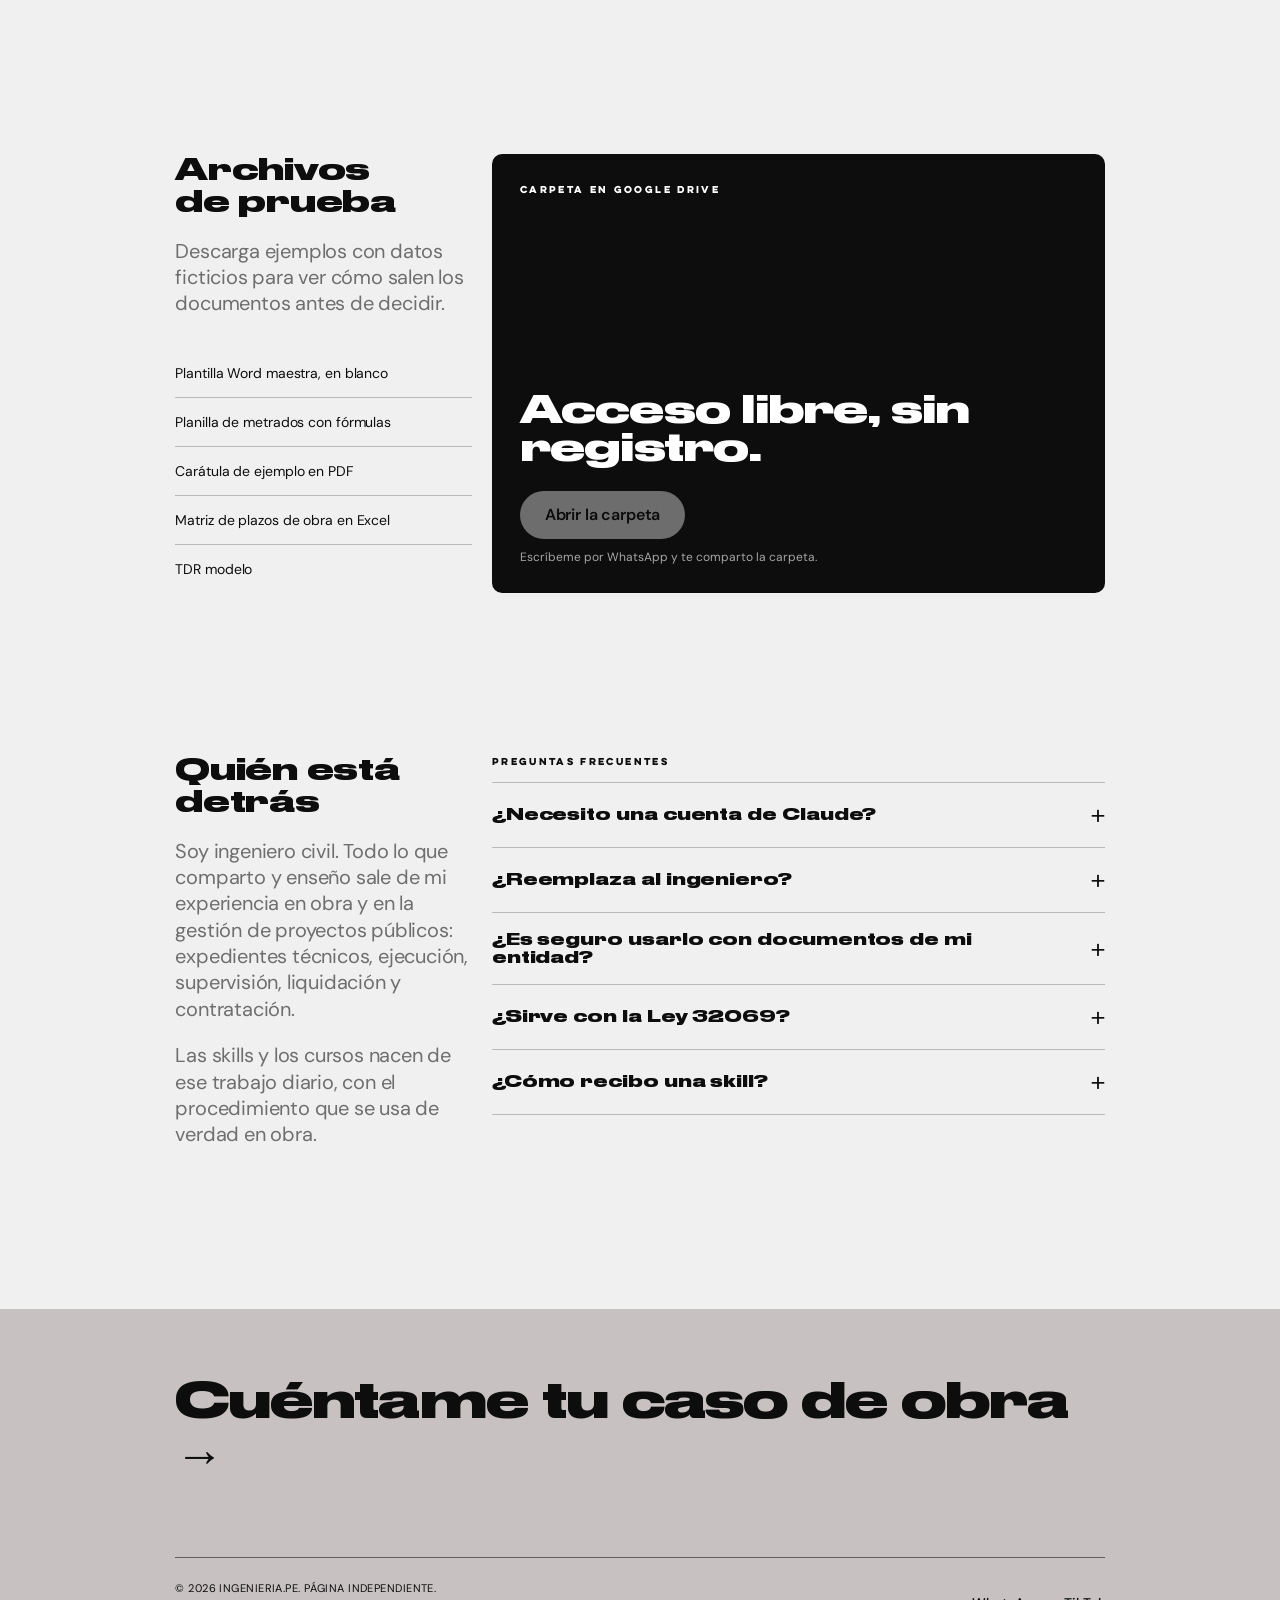
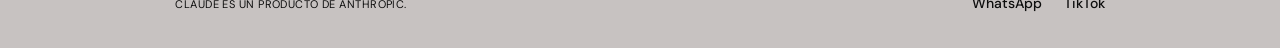
==== commit b0d1a486: "Agrega enlace de TikTok al encabezado y al pie Co-Authored-By: Claude Haiku 5.5 <noreply@anthropic.c" ====
--- a/index.html
+++ b/index.html
@@ -36,6 +36,7 @@
       <a href="#skills">Skills</a>
       <a href="#servicios">Servicios</a>
     </nav>
+    <a class="nav__tt" href="https://www.tiktok.com/@ingeniaria.pe" target="_blank" rel="noopener" aria-label="TikTok de ingenierIA.pe"><svg viewBox="0 0 24 24" width="20" height="20" aria-hidden="true" focusable="false"><path fill="currentColor" d="M12.525.02c1.31-.02 2.61-.01 3.91-.02.08 1.53.63 3.09 1.75 4.17 1.12 1.11 2.7 1.62 4.24 1.79v4.03c-1.44-.05-2.89-.35-4.2-.97-.57-.26-1.1-.59-1.62-.93-.01 2.92.01 5.84-.02 8.75-.08 1.4-.54 2.79-1.35 3.94-1.31 1.92-3.58 3.17-5.91 3.21-1.43.08-2.86-.31-4.08-1.03-2.02-1.19-3.44-3.37-3.65-5.71-.02-.5-.03-1-.01-1.49.18-1.9 1.12-3.72 2.58-4.96 1.66-1.44 3.98-2.13 6.15-1.72.02 1.48-.04 2.96-.04 4.44-.99-.32-2.15-.23-3.02.37-.63.41-1.11 1.04-1.36 1.75-.21.51-.15 1.07-.14 1.61.24 1.64 1.82 3.02 3.5 2.87 1.12-.01 2.19-.66 2.77-1.61.19-.33.4-.67.41-1.06.1-1.79.06-3.57.07-5.36.01-4.03-.01-8.05.02-12.07z"/></svg></a>
     <a class="pill js-wa" href="https://wa.me/51957252957?text=Hola%2C%20vi%20tu%20p%C3%A1gina%20ingenierIA.pe%20y%20quiero%20hacerte%20una%20consulta." target="_blank" rel="noopener">Contacto</a>
     <button class="nav__toggle" type="button" aria-expanded="false" aria-controls="menu" id="navToggle">Menú</button>
   </div>
--- a/css/estilos.css
+++ b/css/estilos.css
@@ -598,3 +598,8 @@
   .cfilter button { white-space: nowrap; }
 }
 
+
+/* Icono de TikTok en el encabezado */
+.nav__tt { display: inline-flex; align-items: center; justify-content: center; width: 36px; height: 36px; color: inherit; border-radius: 50%; transition: opacity .2s; }
+.nav__tt:hover { opacity: .7; }
+.nav__tt:focus-visible { outline: 2px solid currentColor; outline-offset: 3px; }
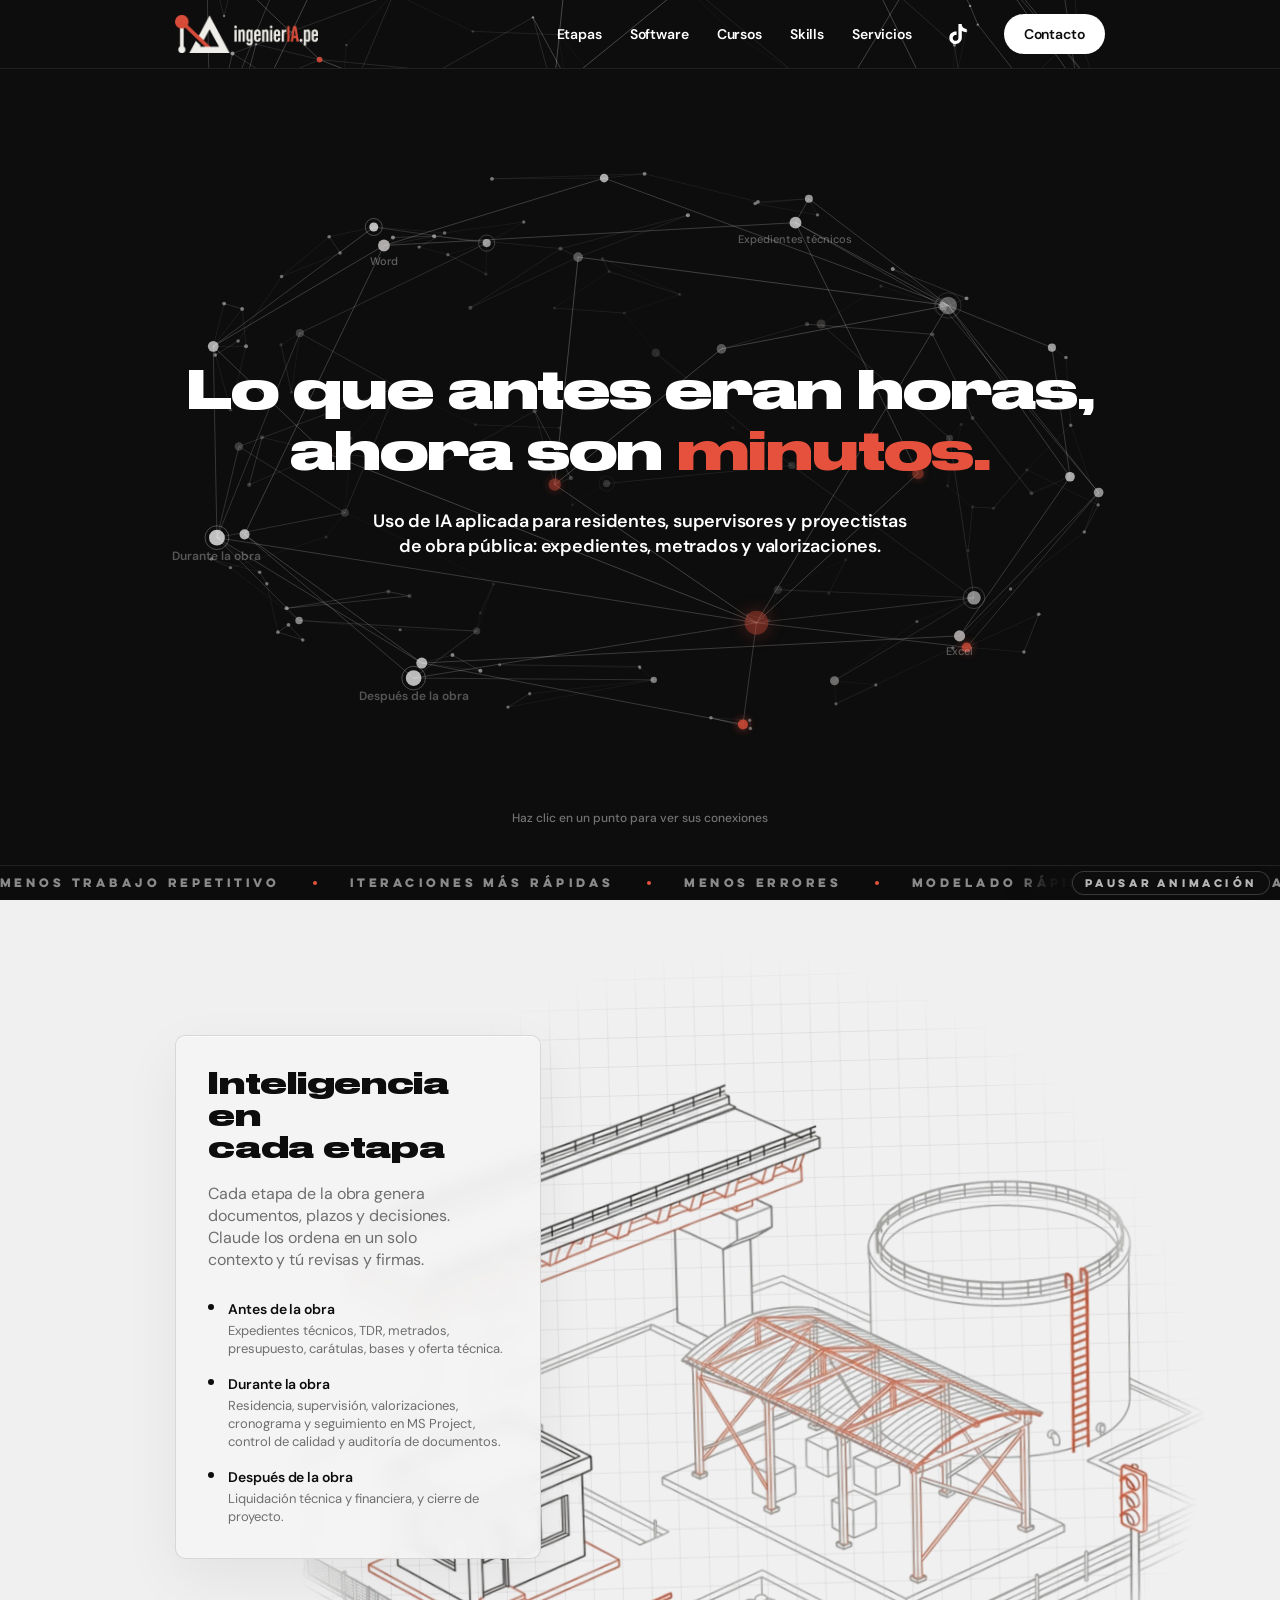
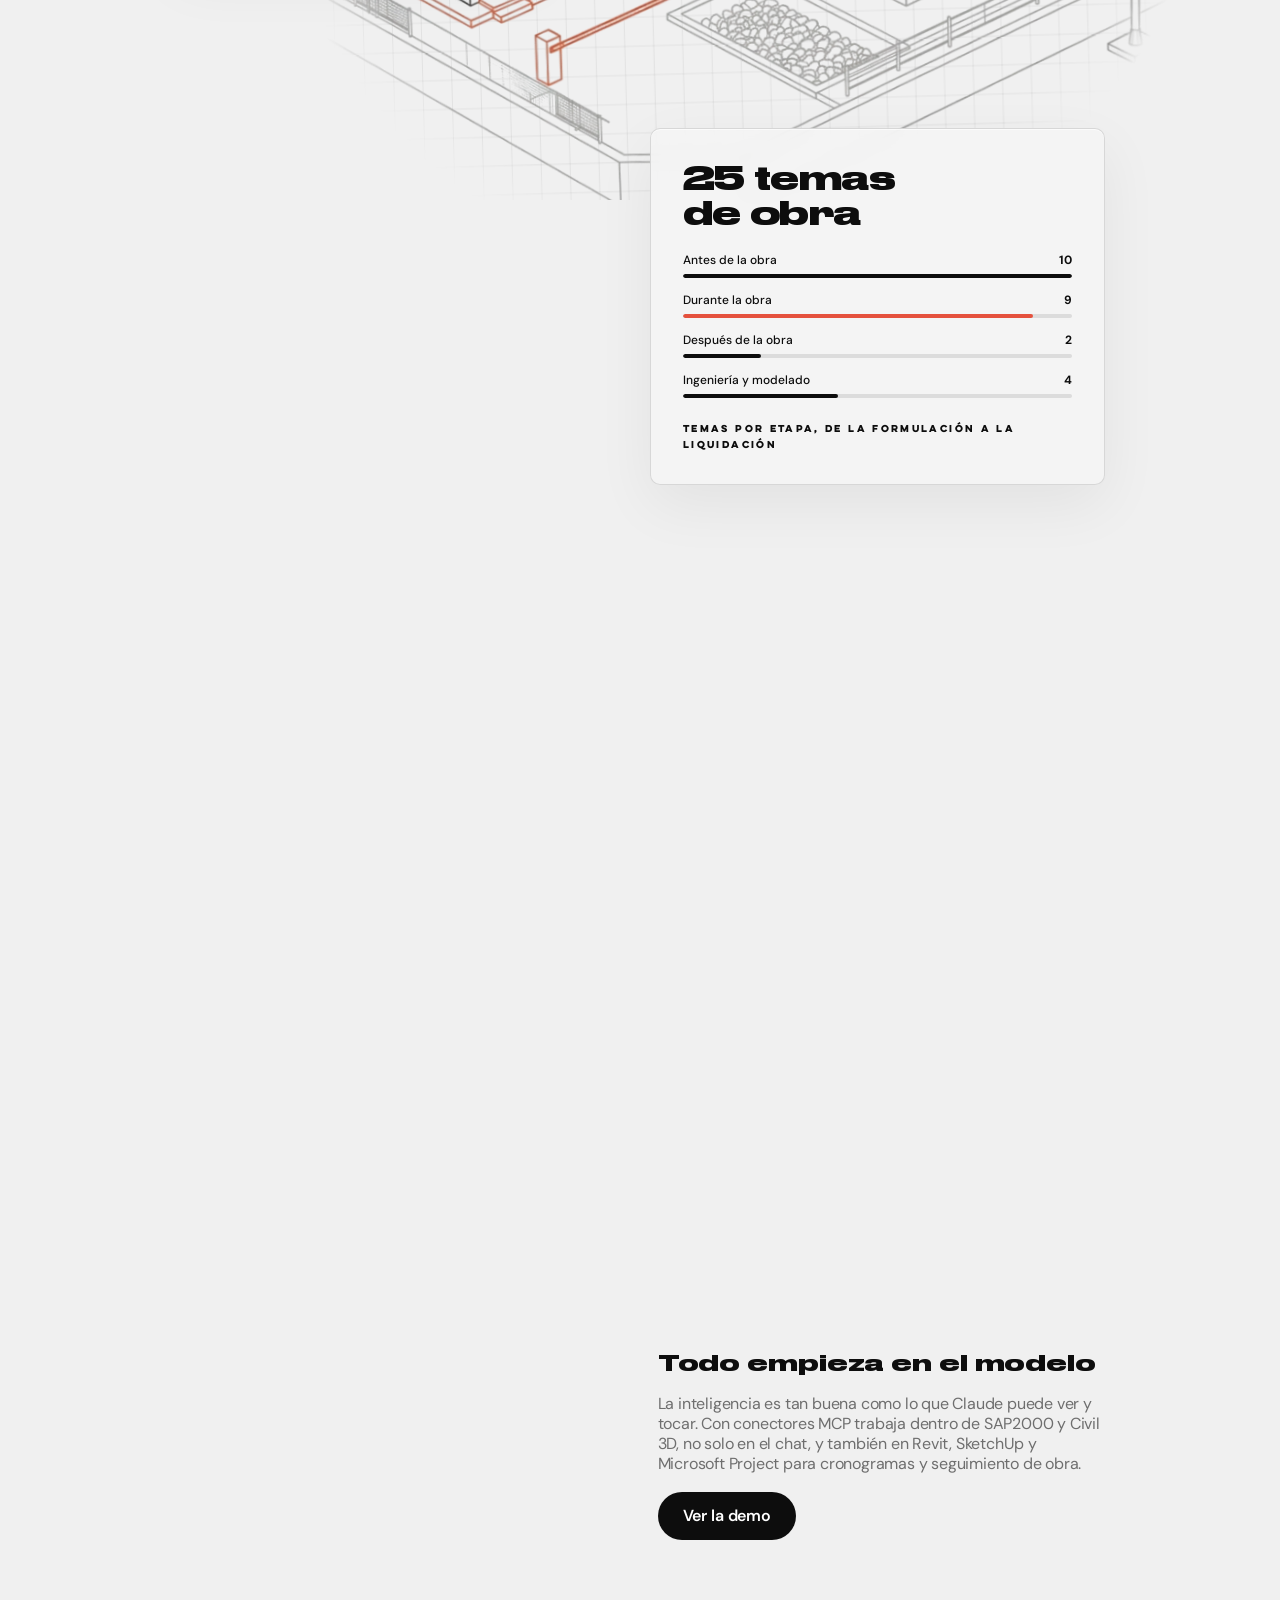
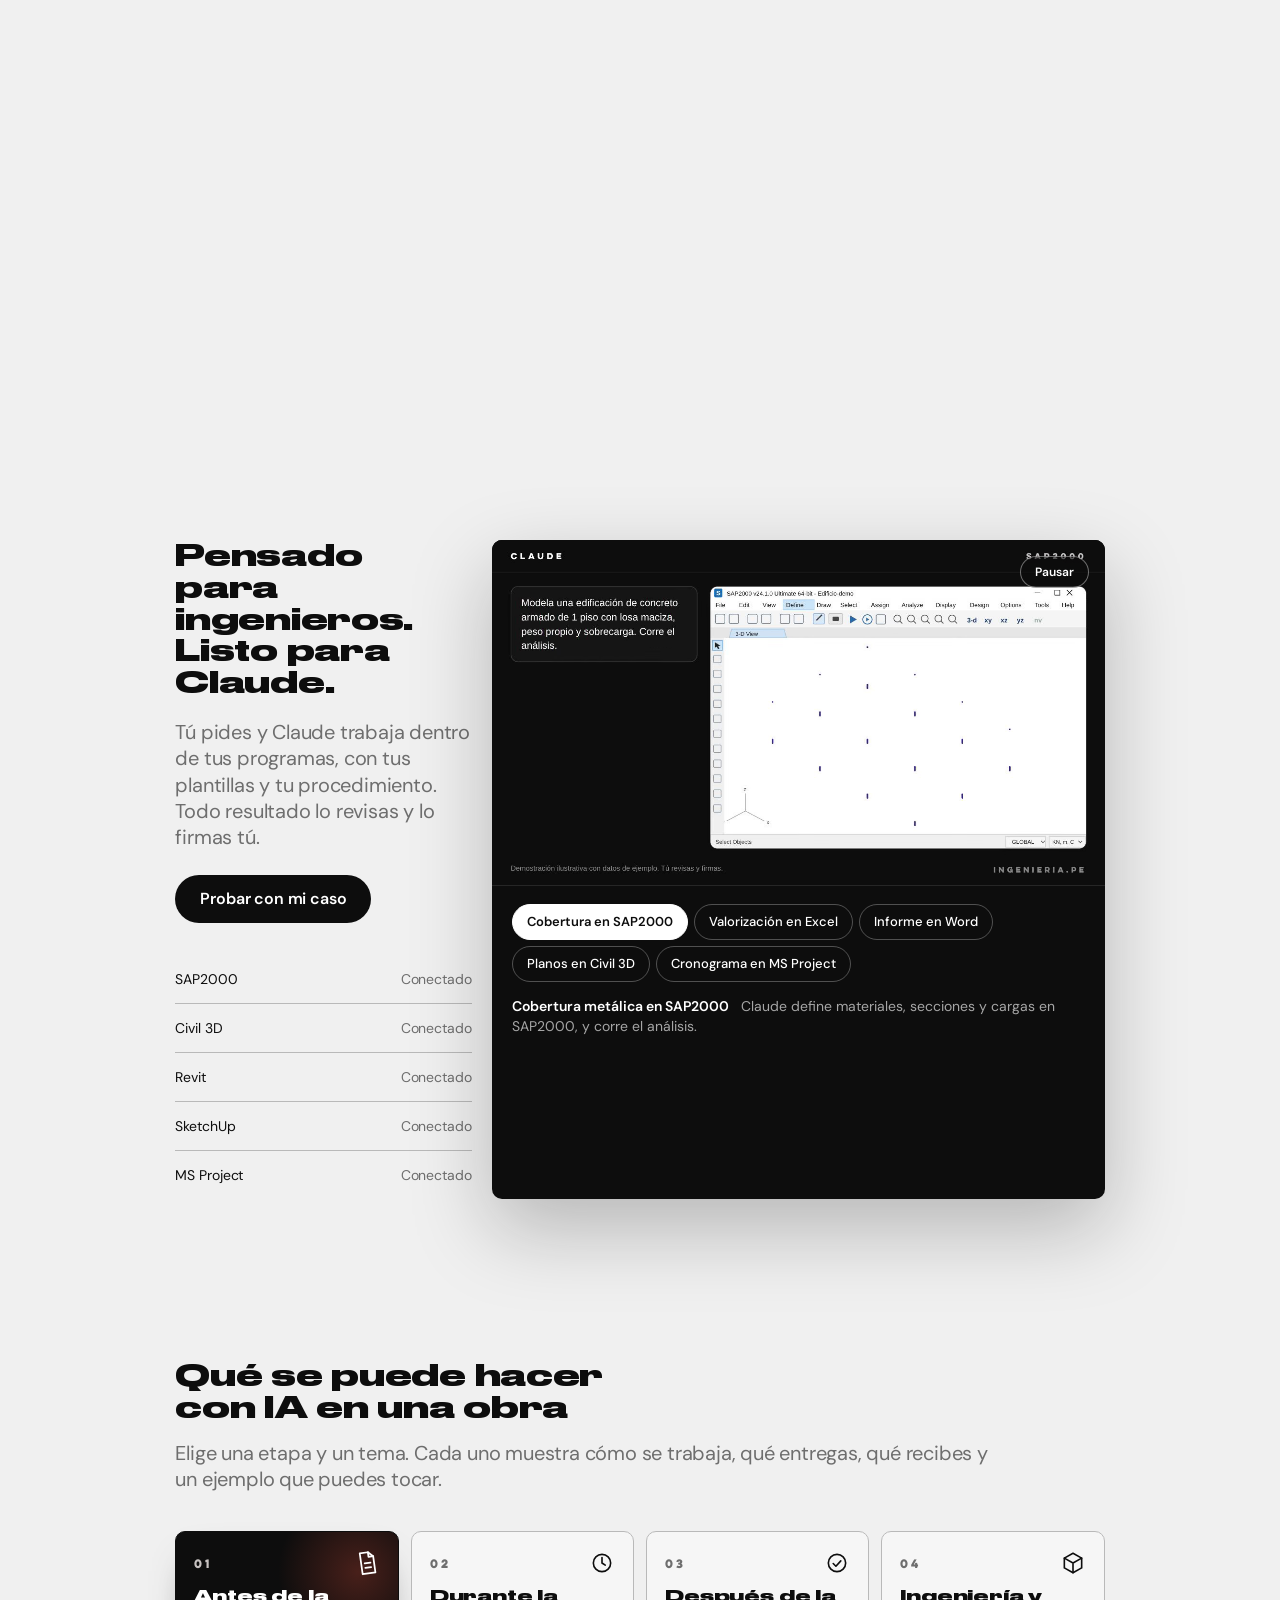
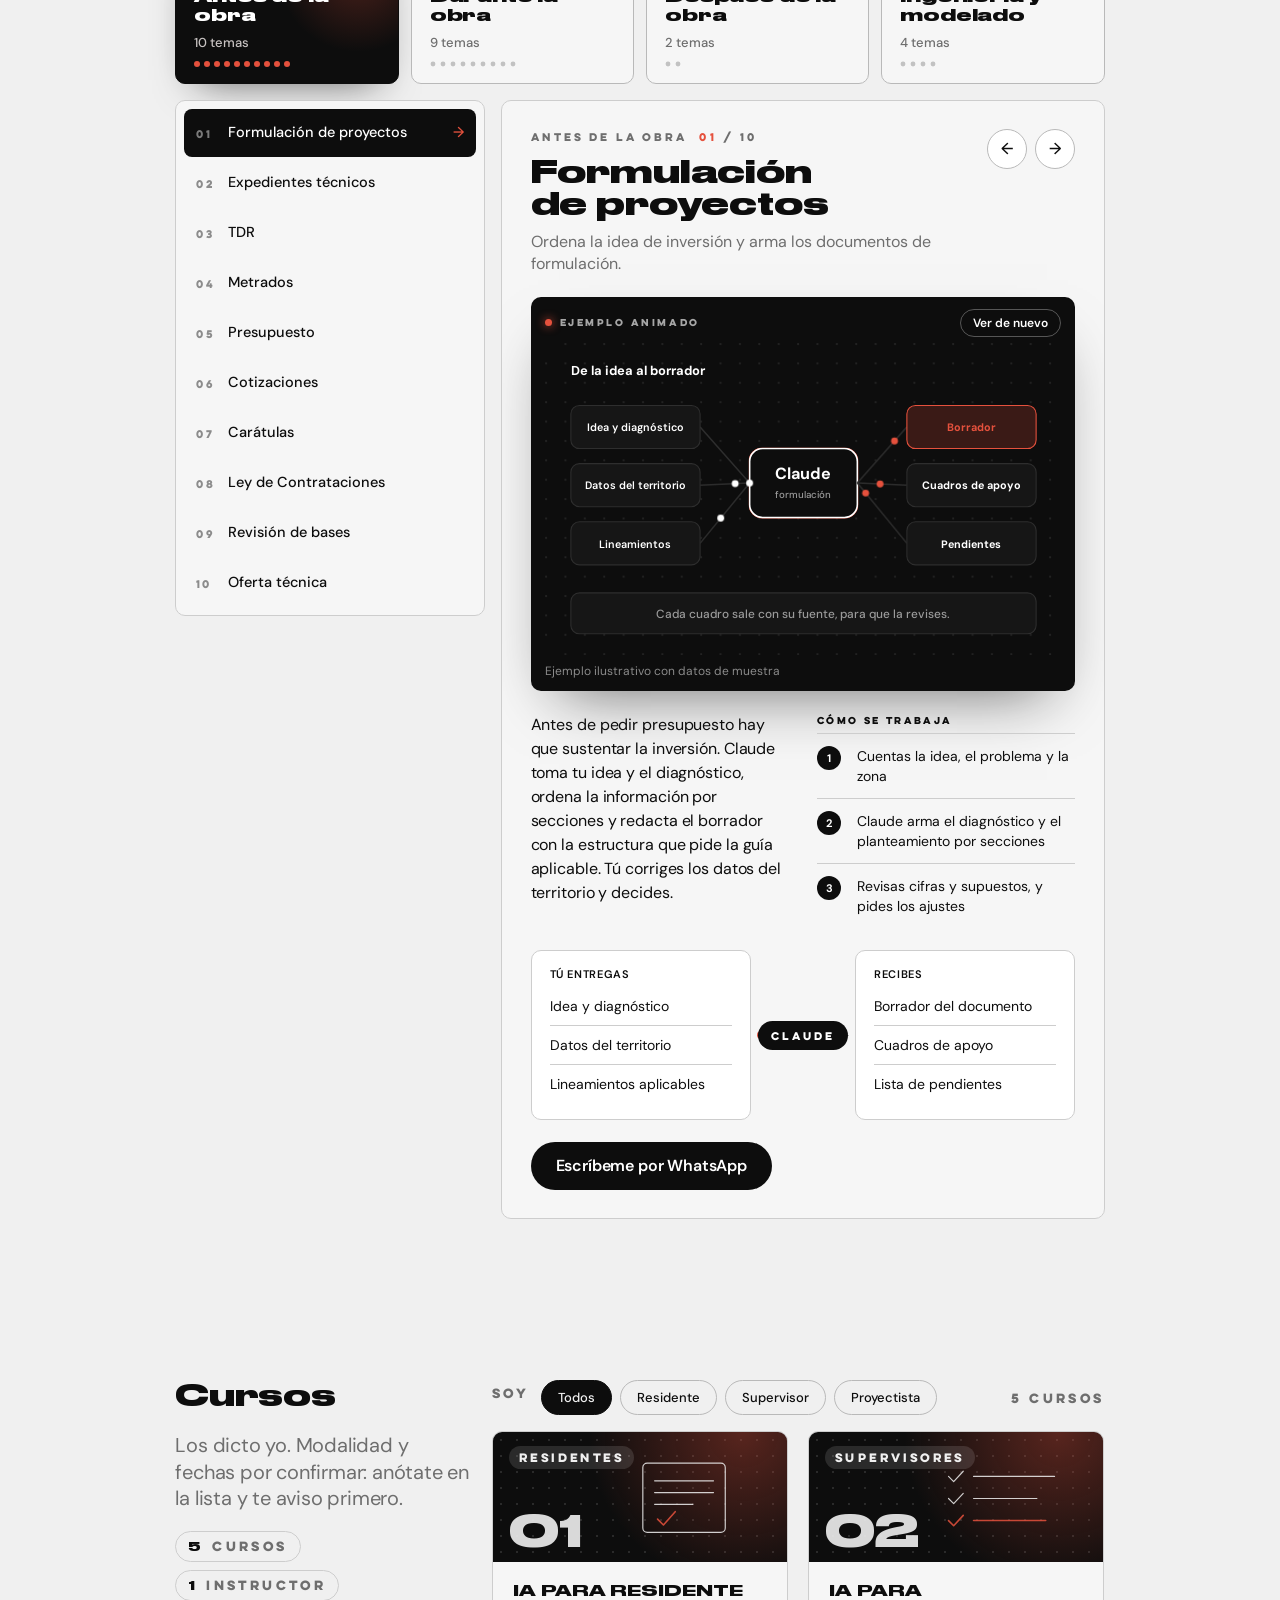
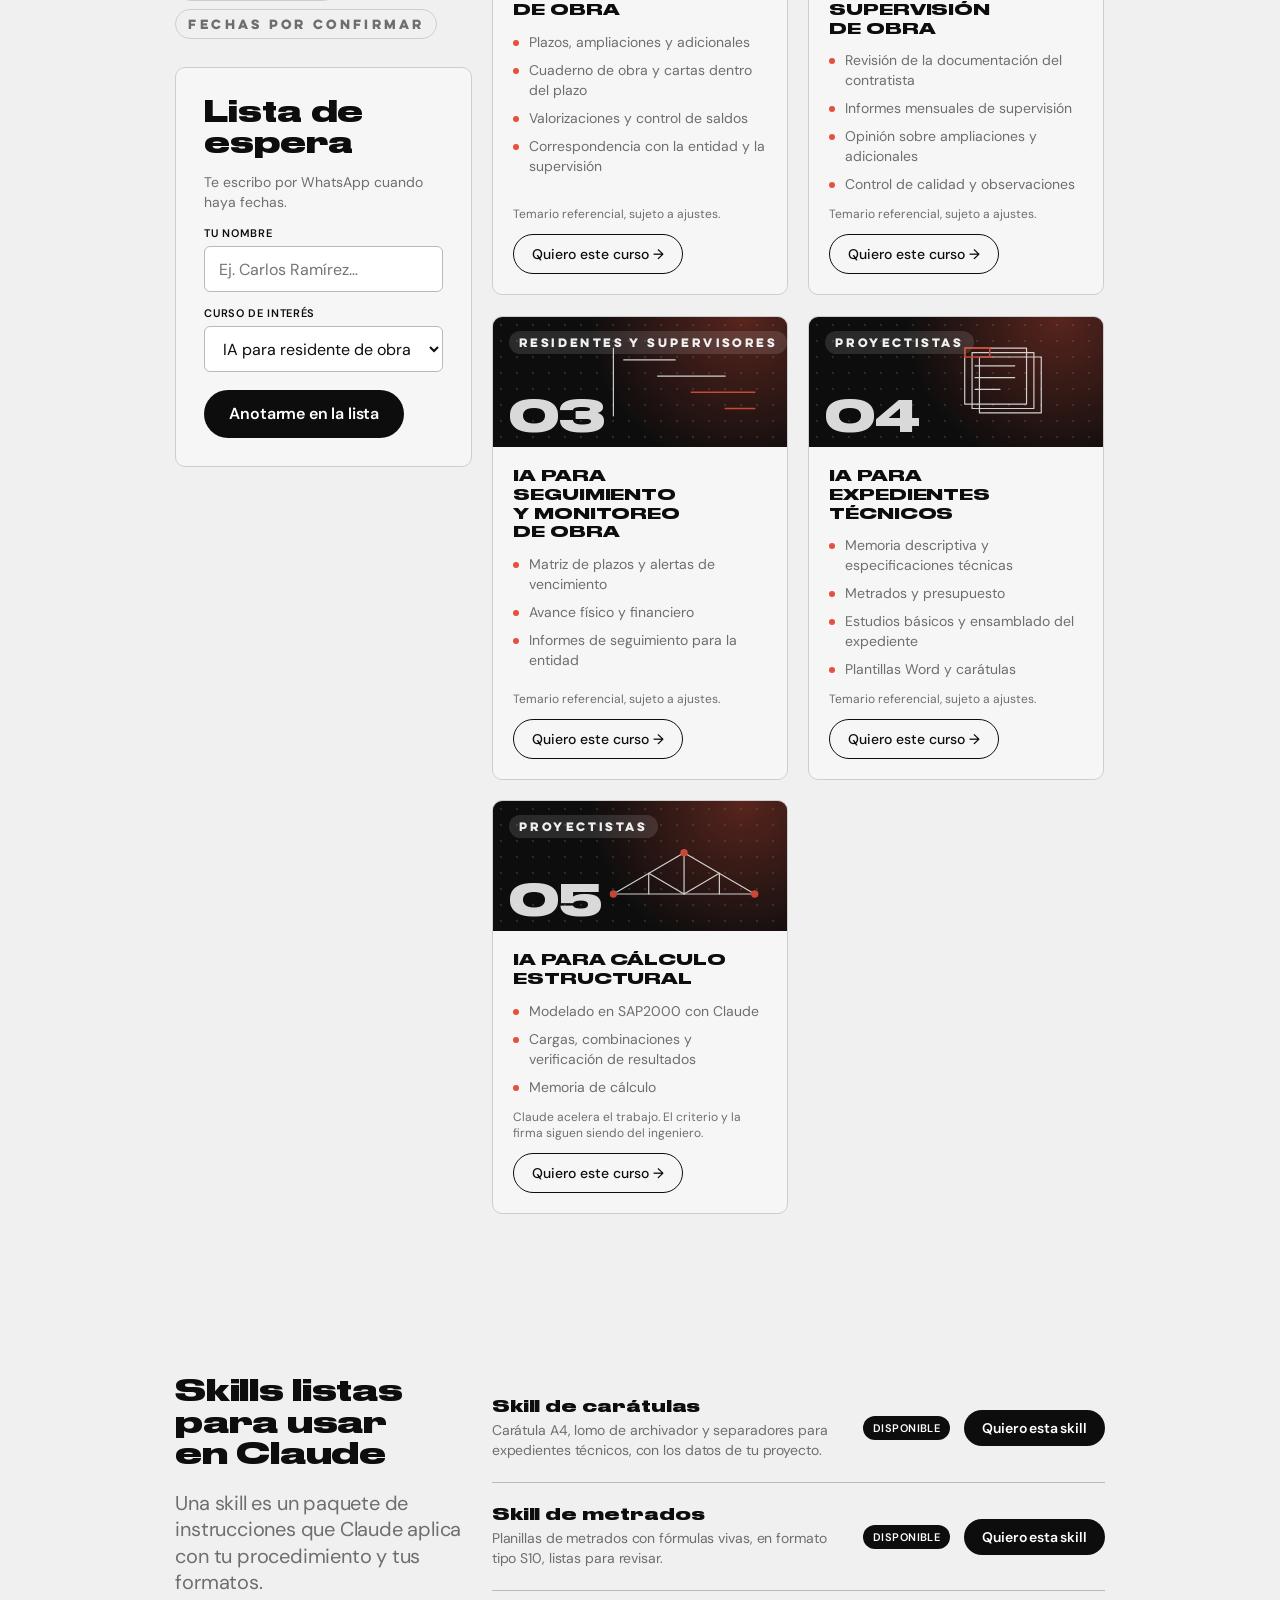
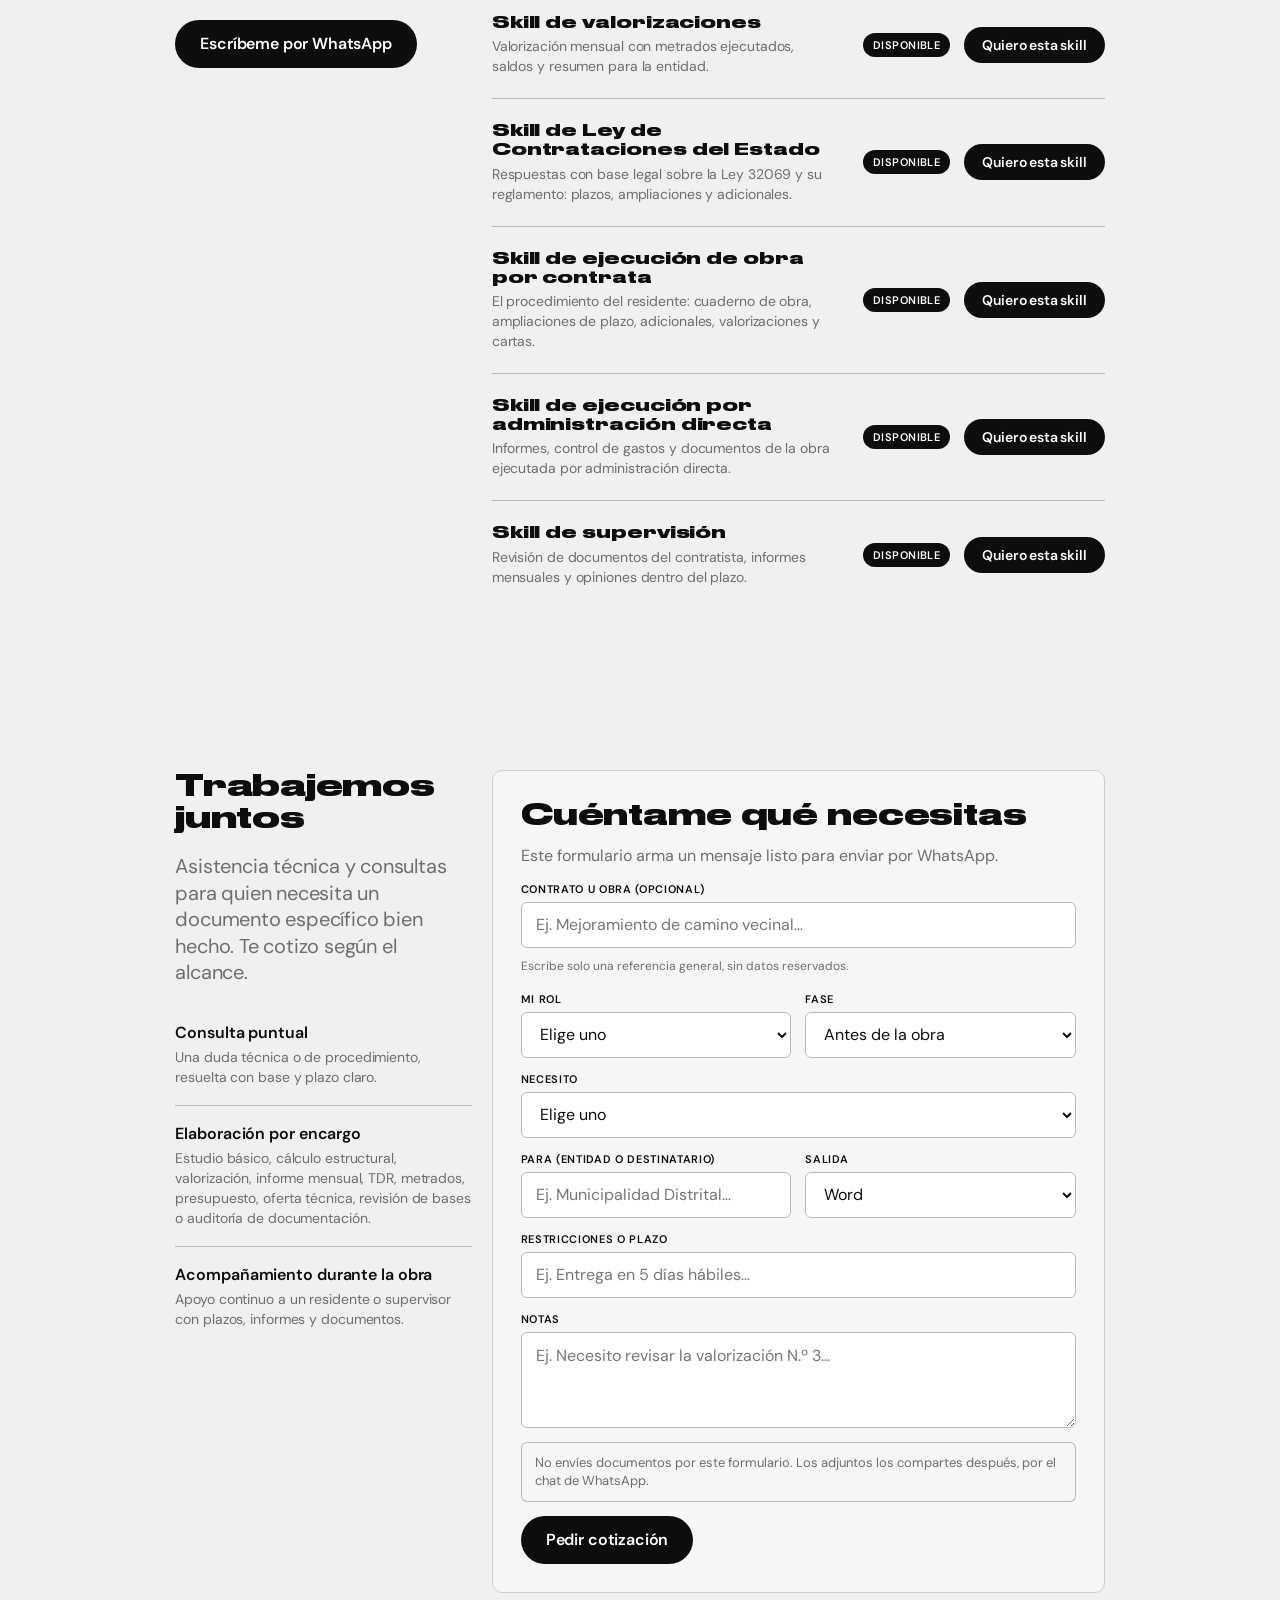
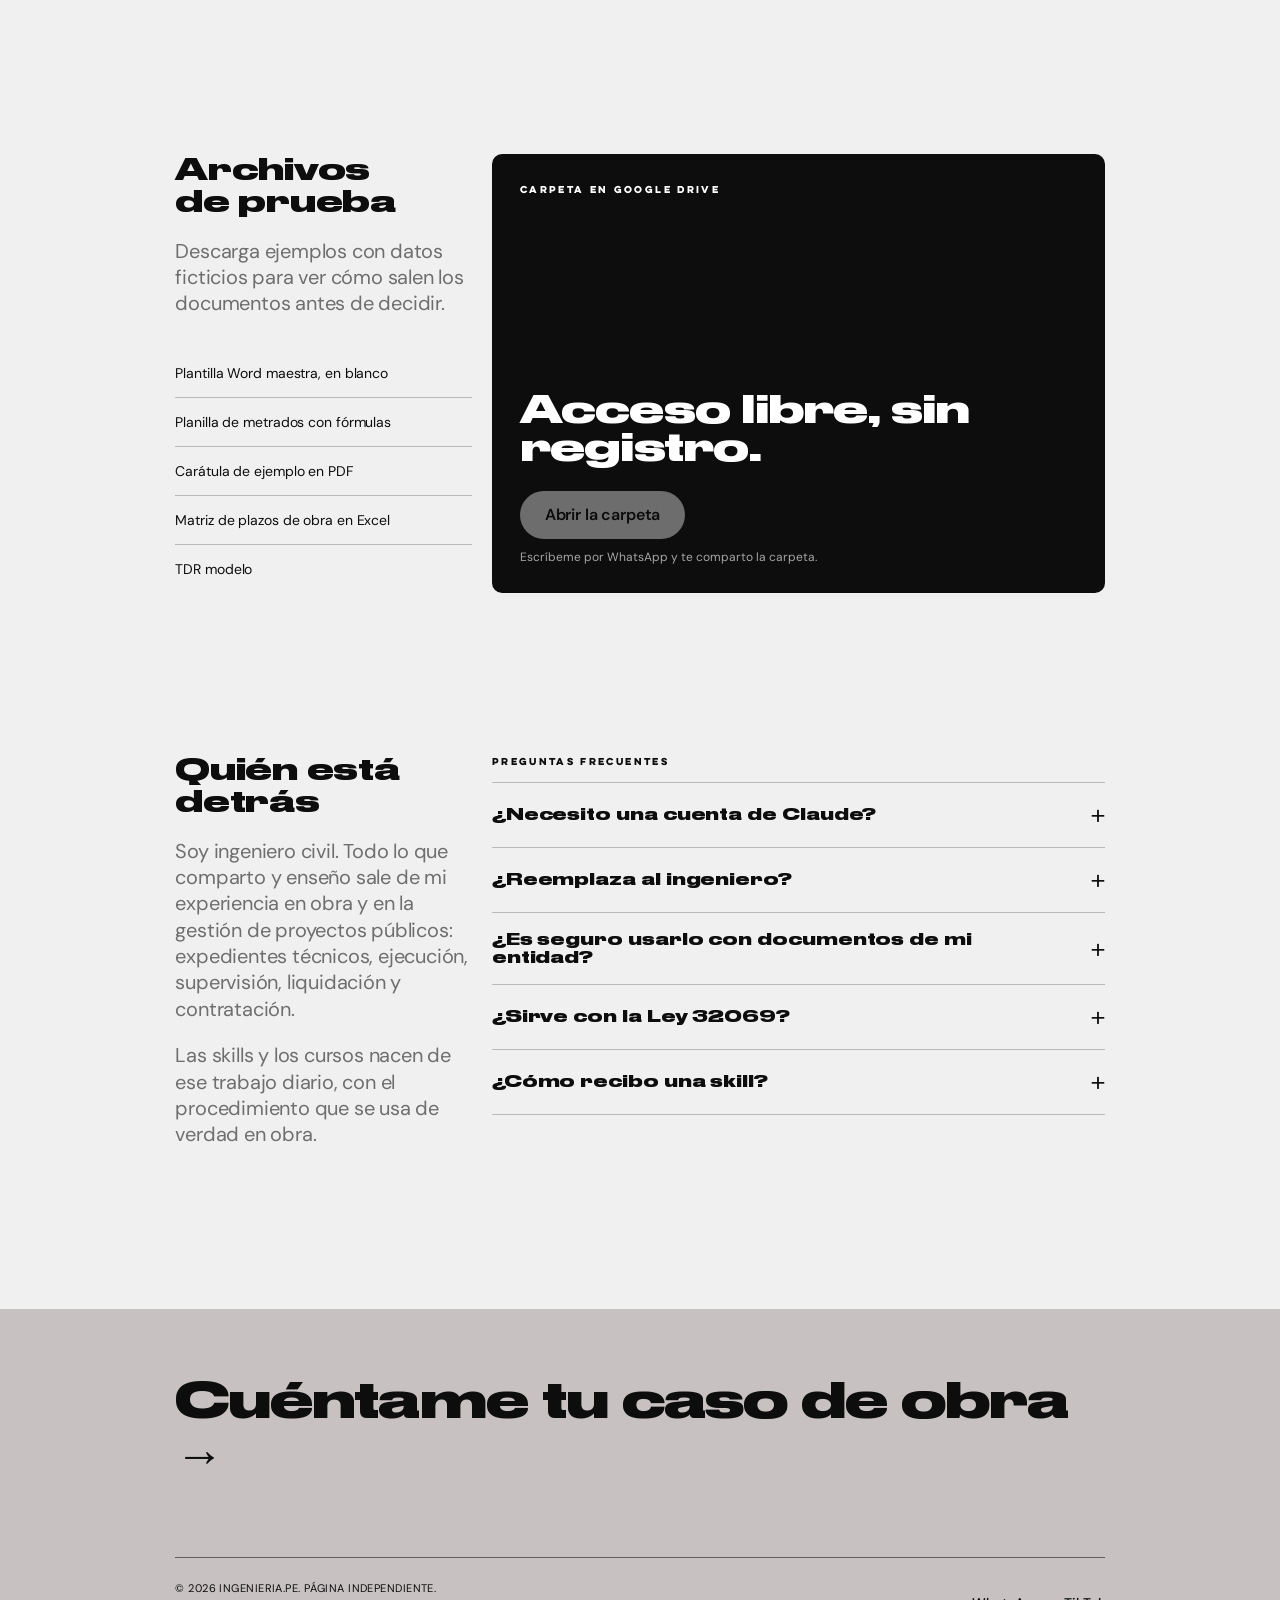
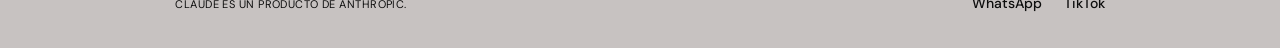
==== commit bbd09d35: "Actualiza enlace de TikTok a @ingenieria_pe Co-Authored-By: Claude Haiku 5.5 <noreply@anthropic.com>" ====
--- a/index.html
+++ b/index.html
@@ -36,7 +36,7 @@
       <a href="#skills">Skills</a>
       <a href="#servicios">Servicios</a>
     </nav>
-    <a class="nav__tt" href="https://www.tiktok.com/@ingeniaria.pe" target="_blank" rel="noopener" aria-label="TikTok de ingenierIA.pe"><svg viewBox="0 0 24 24" width="20" height="20" aria-hidden="true" focusable="false"><path fill="currentColor" d="M12.525.02c1.31-.02 2.61-.01 3.91-.02.08 1.53.63 3.09 1.75 4.17 1.12 1.11 2.7 1.62 4.24 1.79v4.03c-1.44-.05-2.89-.35-4.2-.97-.57-.26-1.1-.59-1.62-.93-.01 2.92.01 5.84-.02 8.75-.08 1.4-.54 2.79-1.35 3.94-1.31 1.92-3.58 3.17-5.91 3.21-1.43.08-2.86-.31-4.08-1.03-2.02-1.19-3.44-3.37-3.65-5.71-.02-.5-.03-1-.01-1.49.18-1.9 1.12-3.72 2.58-4.96 1.66-1.44 3.98-2.13 6.15-1.72.02 1.48-.04 2.96-.04 4.44-.99-.32-2.15-.23-3.02.37-.63.41-1.11 1.04-1.36 1.75-.21.51-.15 1.07-.14 1.61.24 1.64 1.82 3.02 3.5 2.87 1.12-.01 2.19-.66 2.77-1.61.19-.33.4-.67.41-1.06.1-1.79.06-3.57.07-5.36.01-4.03-.01-8.05.02-12.07z"/></svg></a>
+    <a class="nav__tt" href="https://www.tiktok.com/@ingenieria_pe" target="_blank" rel="noopener" aria-label="TikTok de ingenierIA.pe"><svg viewBox="0 0 24 24" width="20" height="20" aria-hidden="true" focusable="false"><path fill="currentColor" d="M12.525.02c1.31-.02 2.61-.01 3.91-.02.08 1.53.63 3.09 1.75 4.17 1.12 1.11 2.7 1.62 4.24 1.79v4.03c-1.44-.05-2.89-.35-4.2-.97-.57-.26-1.1-.59-1.62-.93-.01 2.92.01 5.84-.02 8.75-.08 1.4-.54 2.79-1.35 3.94-1.31 1.92-3.58 3.17-5.91 3.21-1.43.08-2.86-.31-4.08-1.03-2.02-1.19-3.44-3.37-3.65-5.71-.02-.5-.03-1-.01-1.49.18-1.9 1.12-3.72 2.58-4.96 1.66-1.44 3.98-2.13 6.15-1.72.02 1.48-.04 2.96-.04 4.44-.99-.32-2.15-.23-3.02.37-.63.41-1.11 1.04-1.36 1.75-.21.51-.15 1.07-.14 1.61.24 1.64 1.82 3.02 3.5 2.87 1.12-.01 2.19-.66 2.77-1.61.19-.33.4-.67.41-1.06.1-1.79.06-3.57.07-5.36.01-4.03-.01-8.05.02-12.07z"/></svg></a>
     <a class="pill js-wa" href="https://wa.me/51957252957?text=Hola%2C%20vi%20tu%20p%C3%A1gina%20ingenierIA.pe%20y%20quiero%20hacerte%20una%20consulta." target="_blank" rel="noopener">Contacto</a>
     <button class="nav__toggle" type="button" aria-expanded="false" aria-controls="menu" id="navToggle">Menú</button>
   </div>
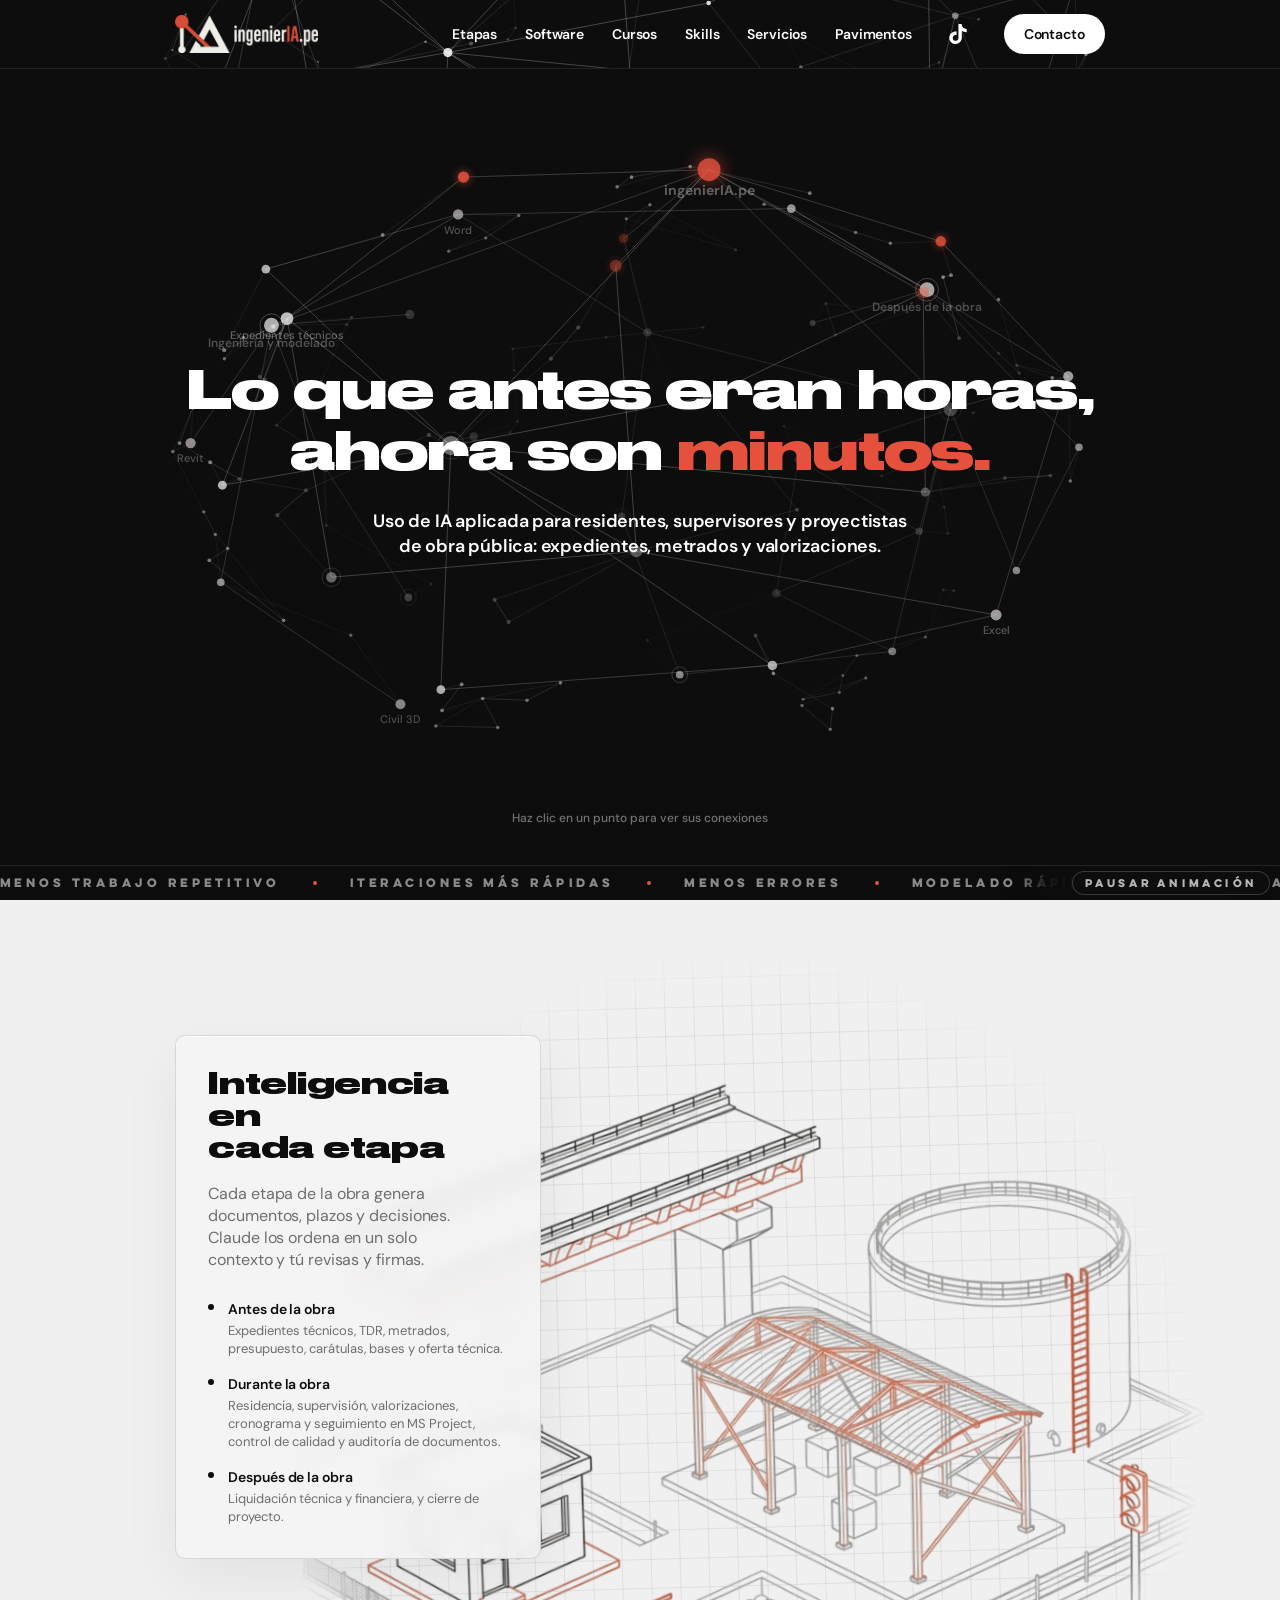
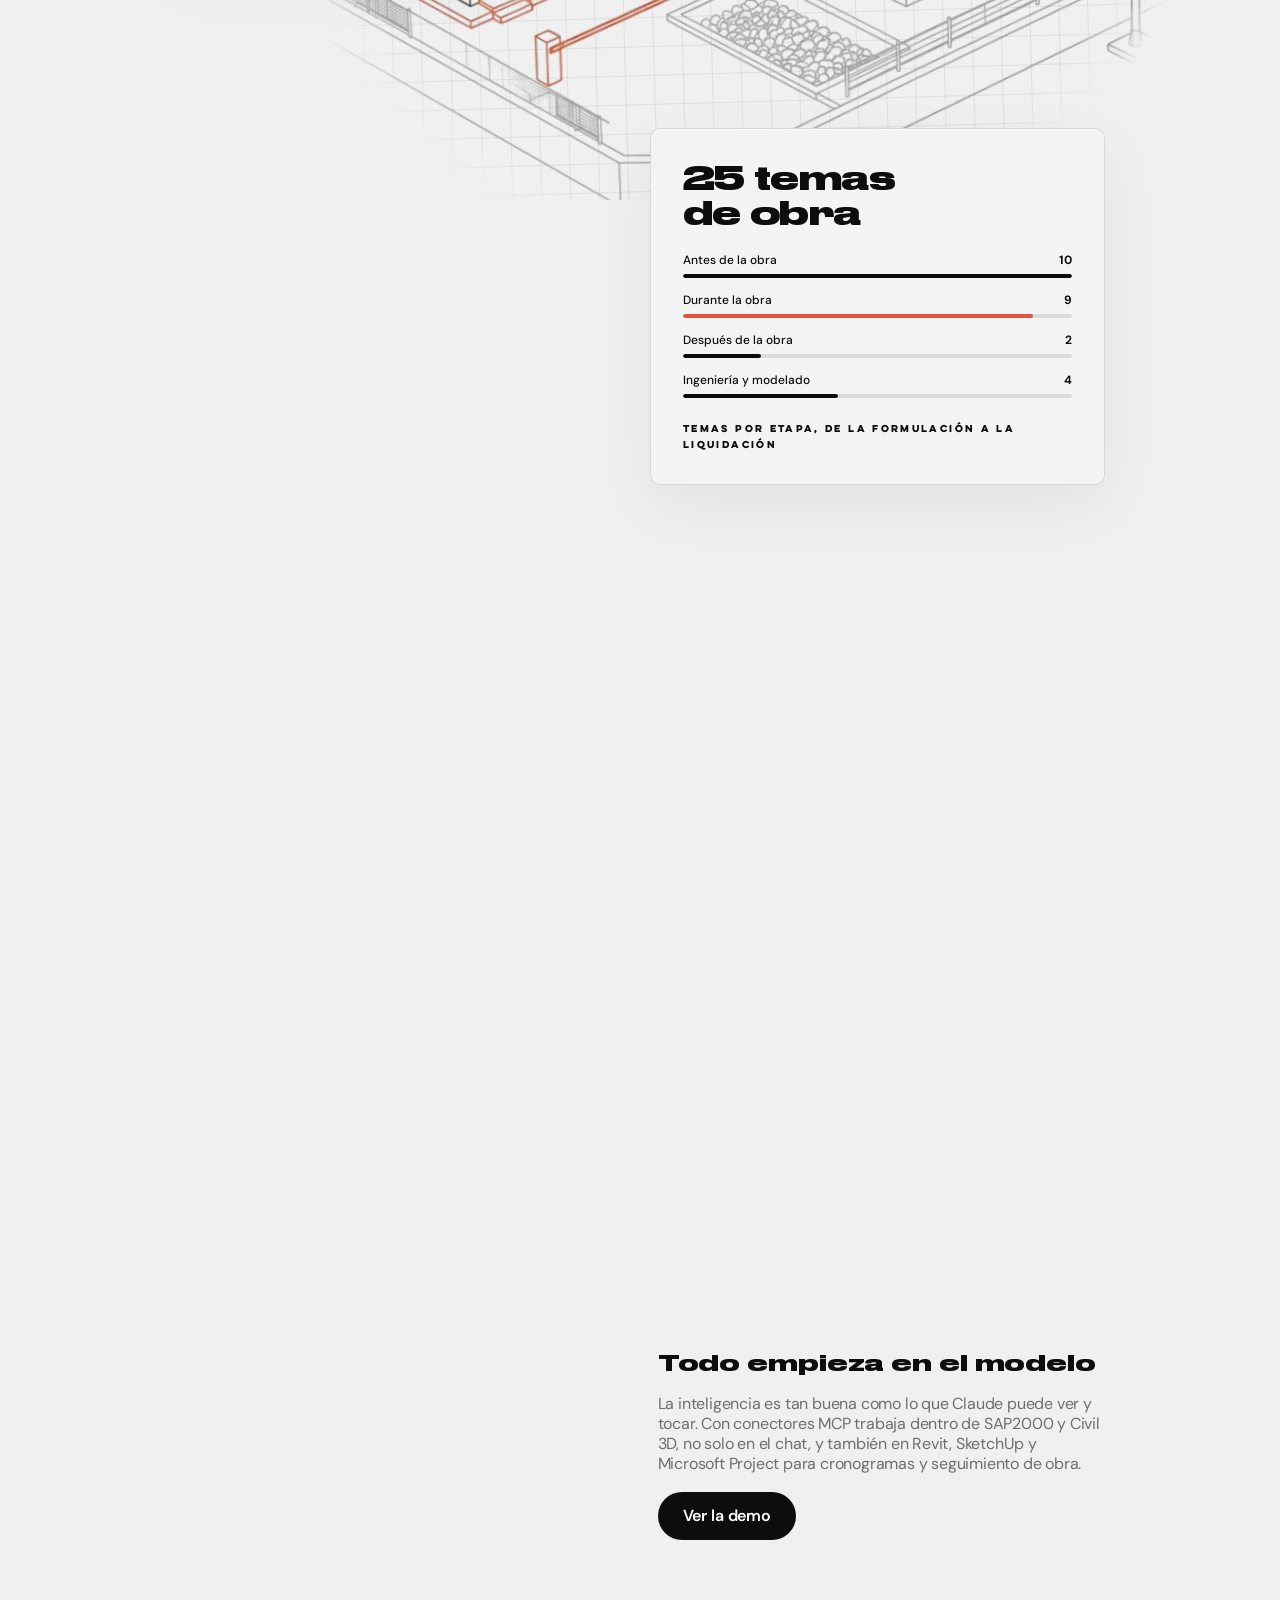
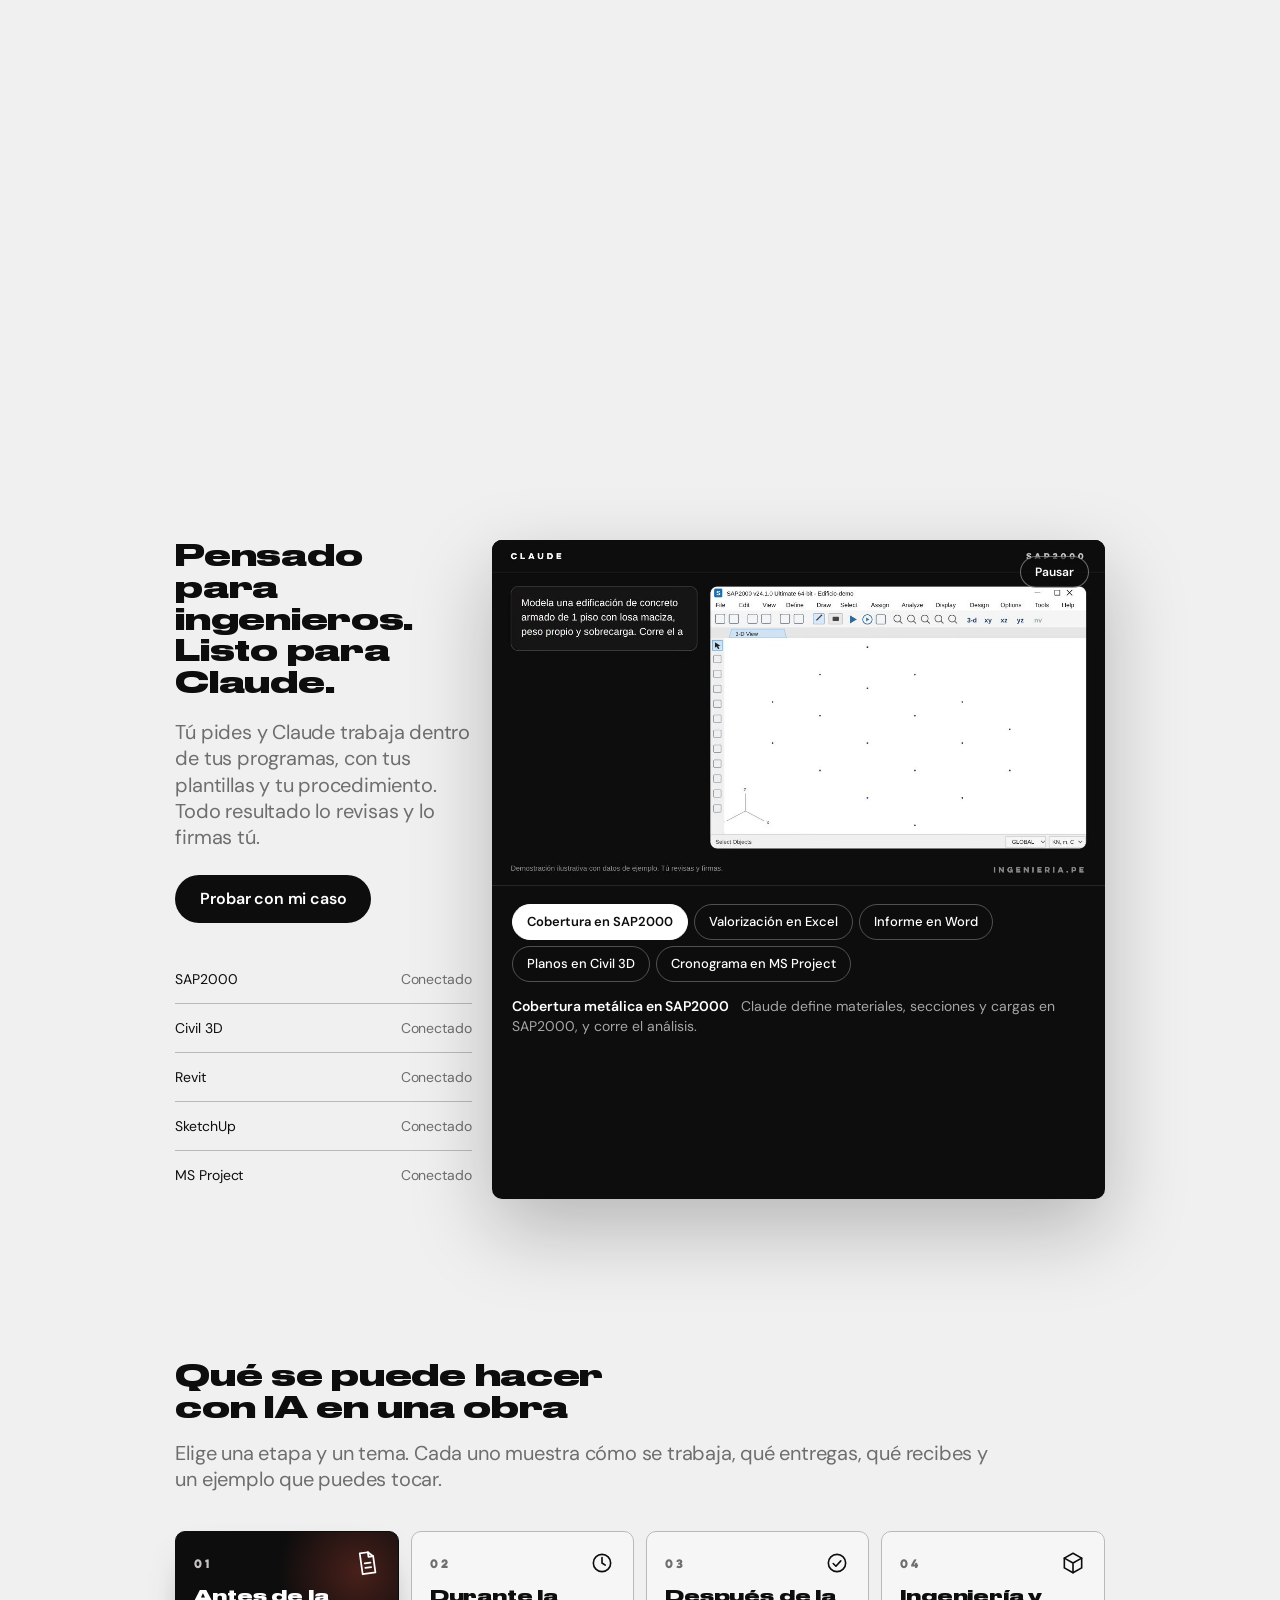
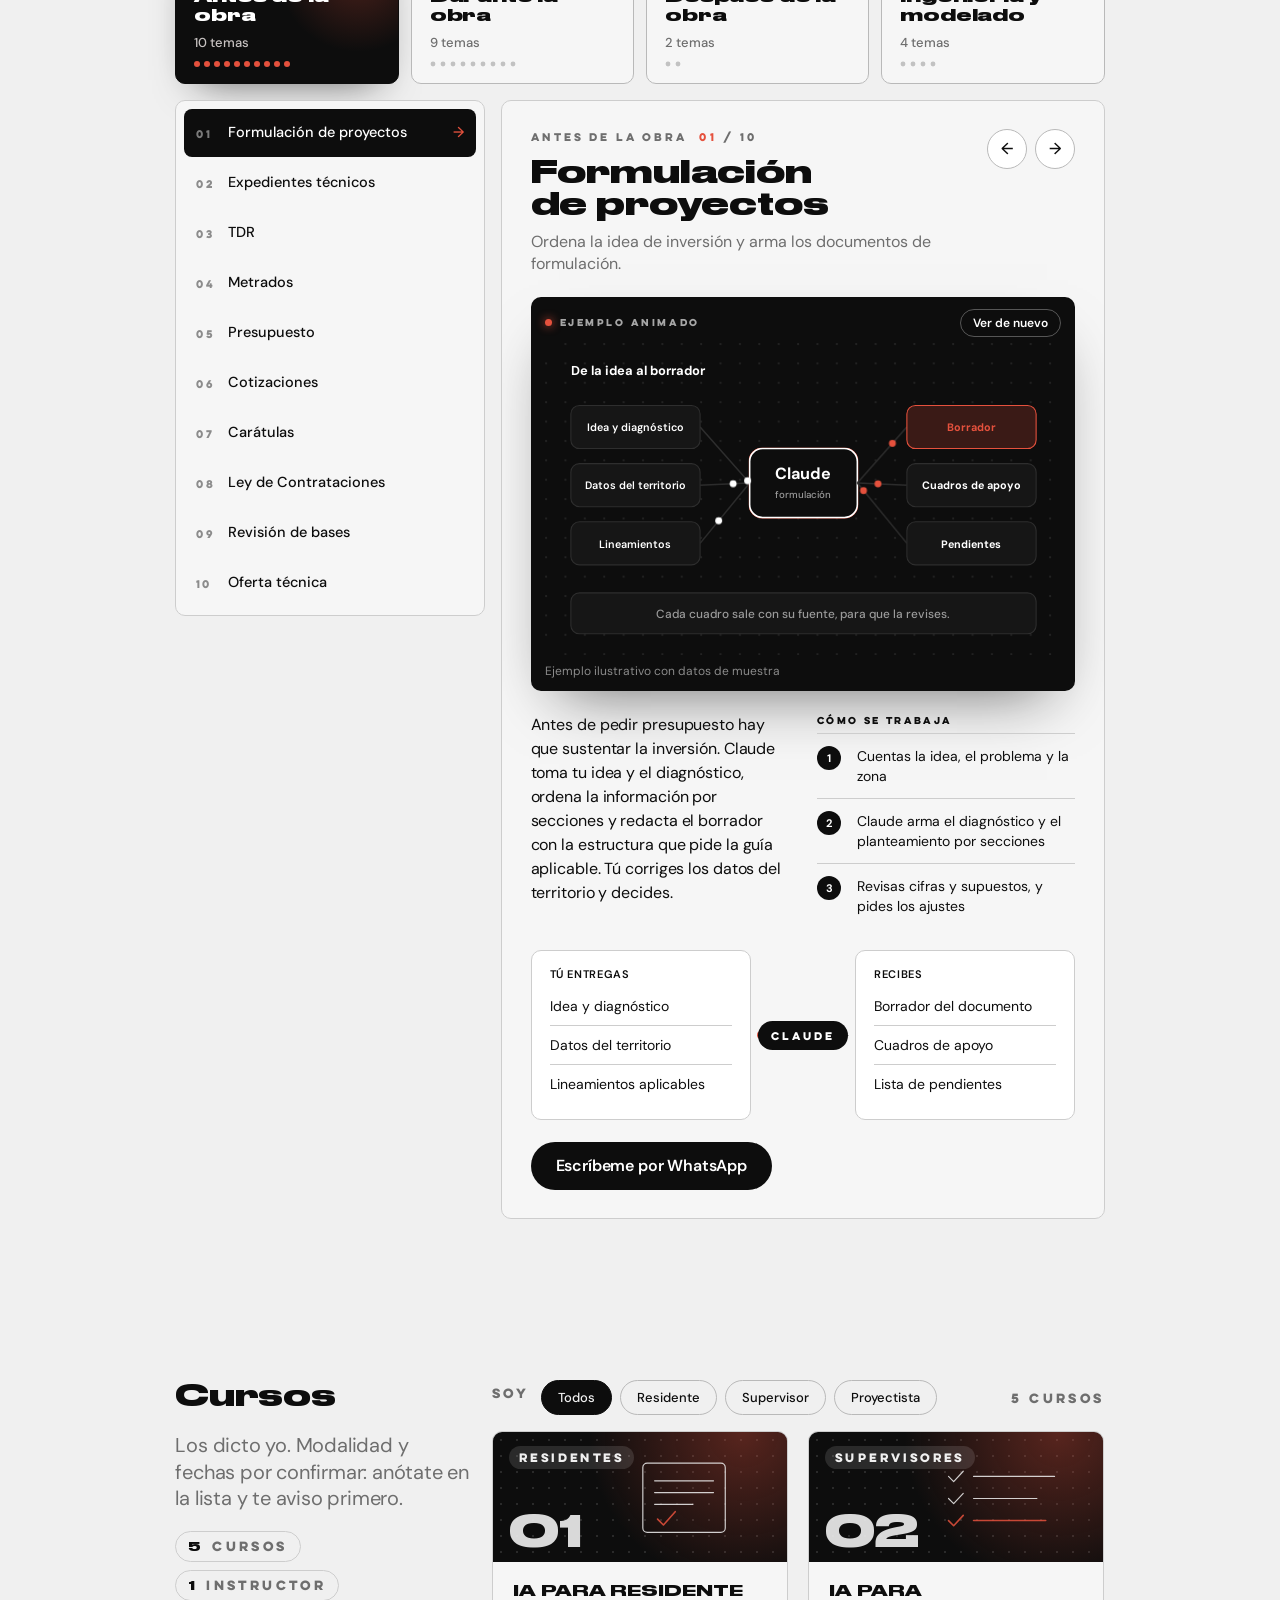
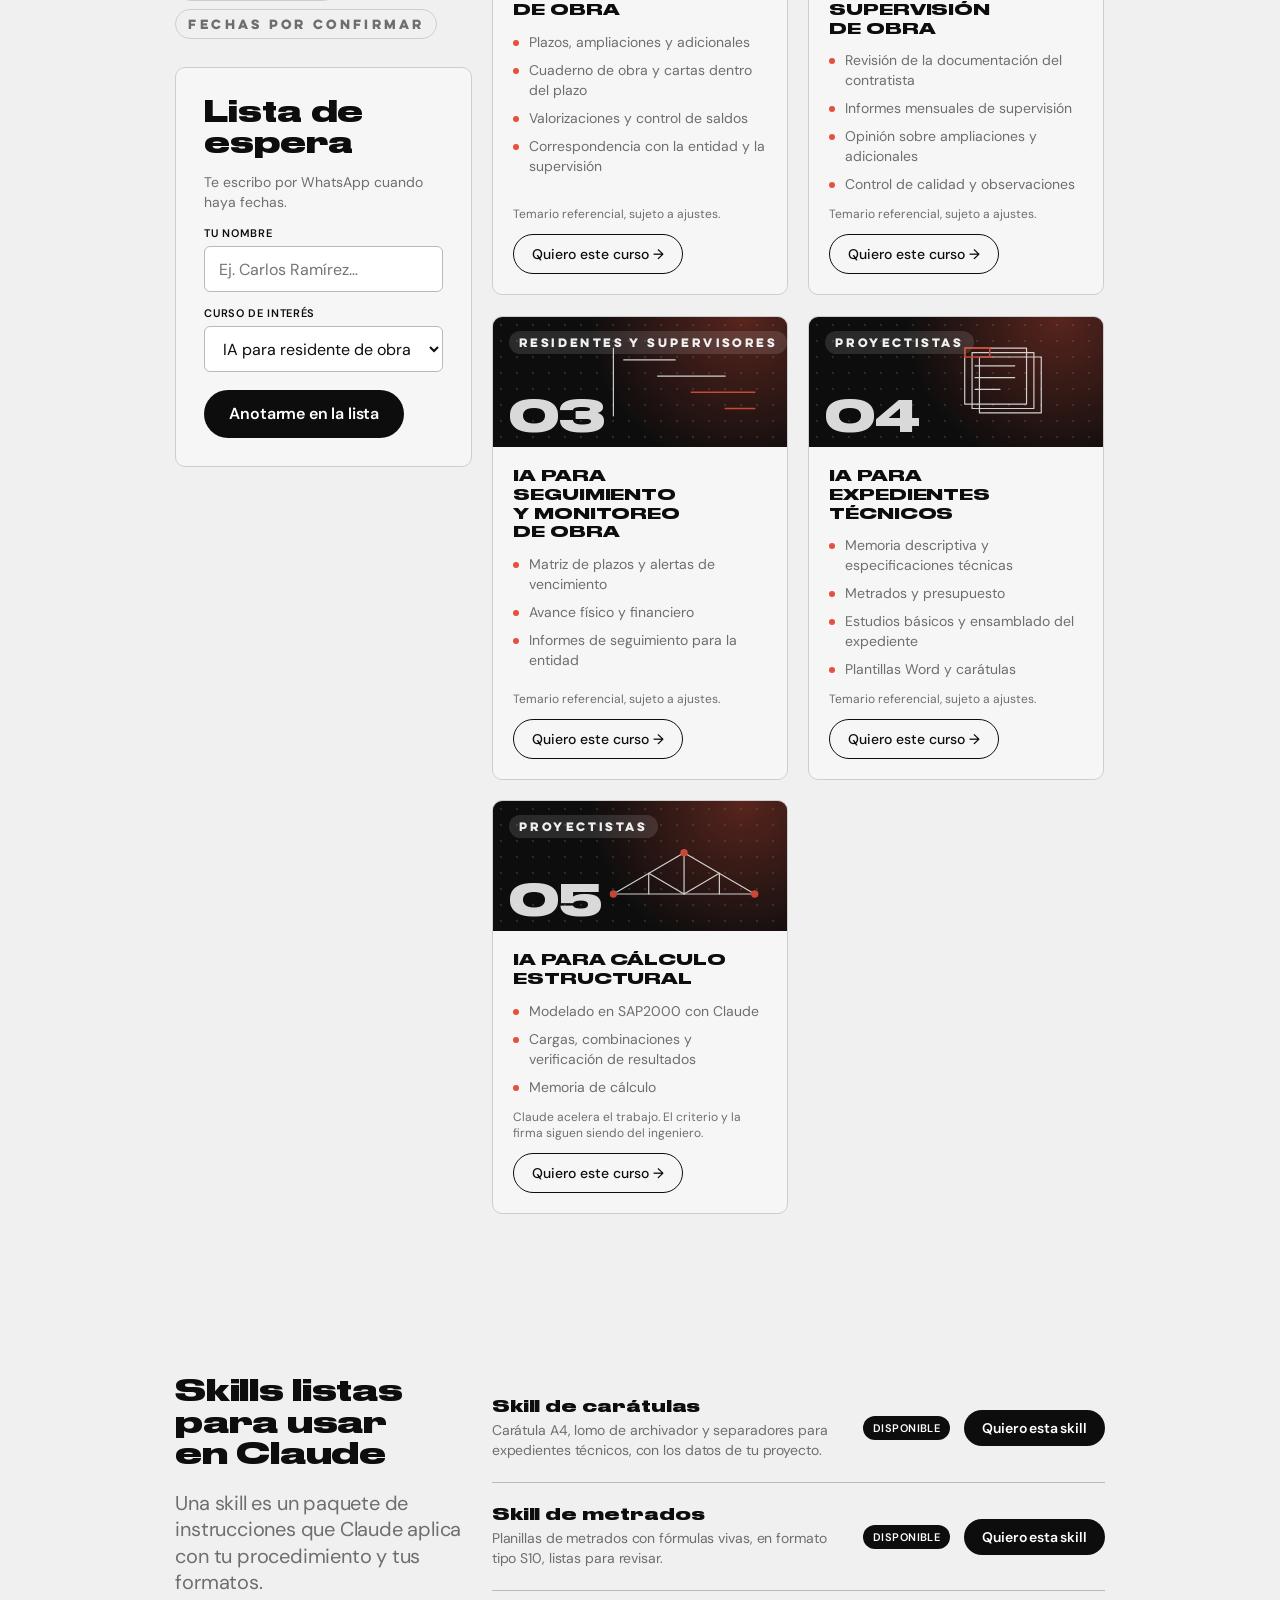
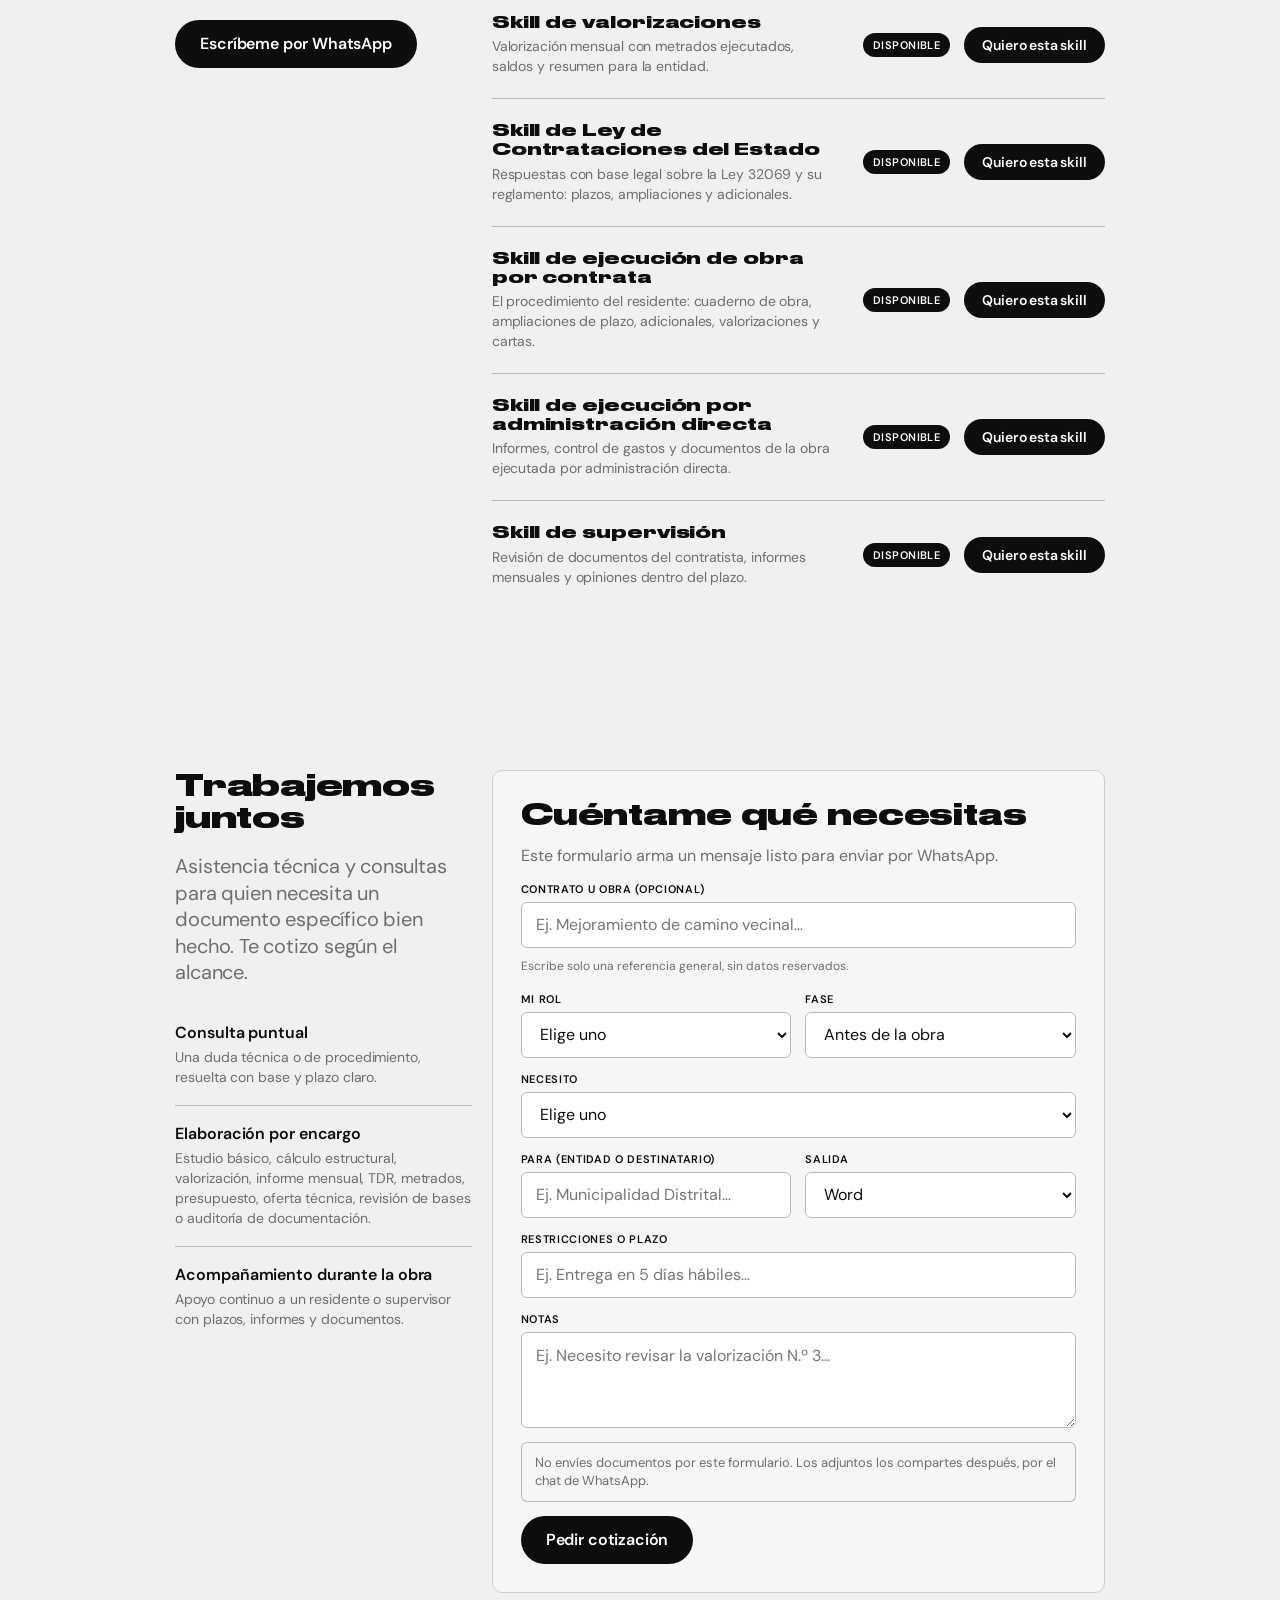
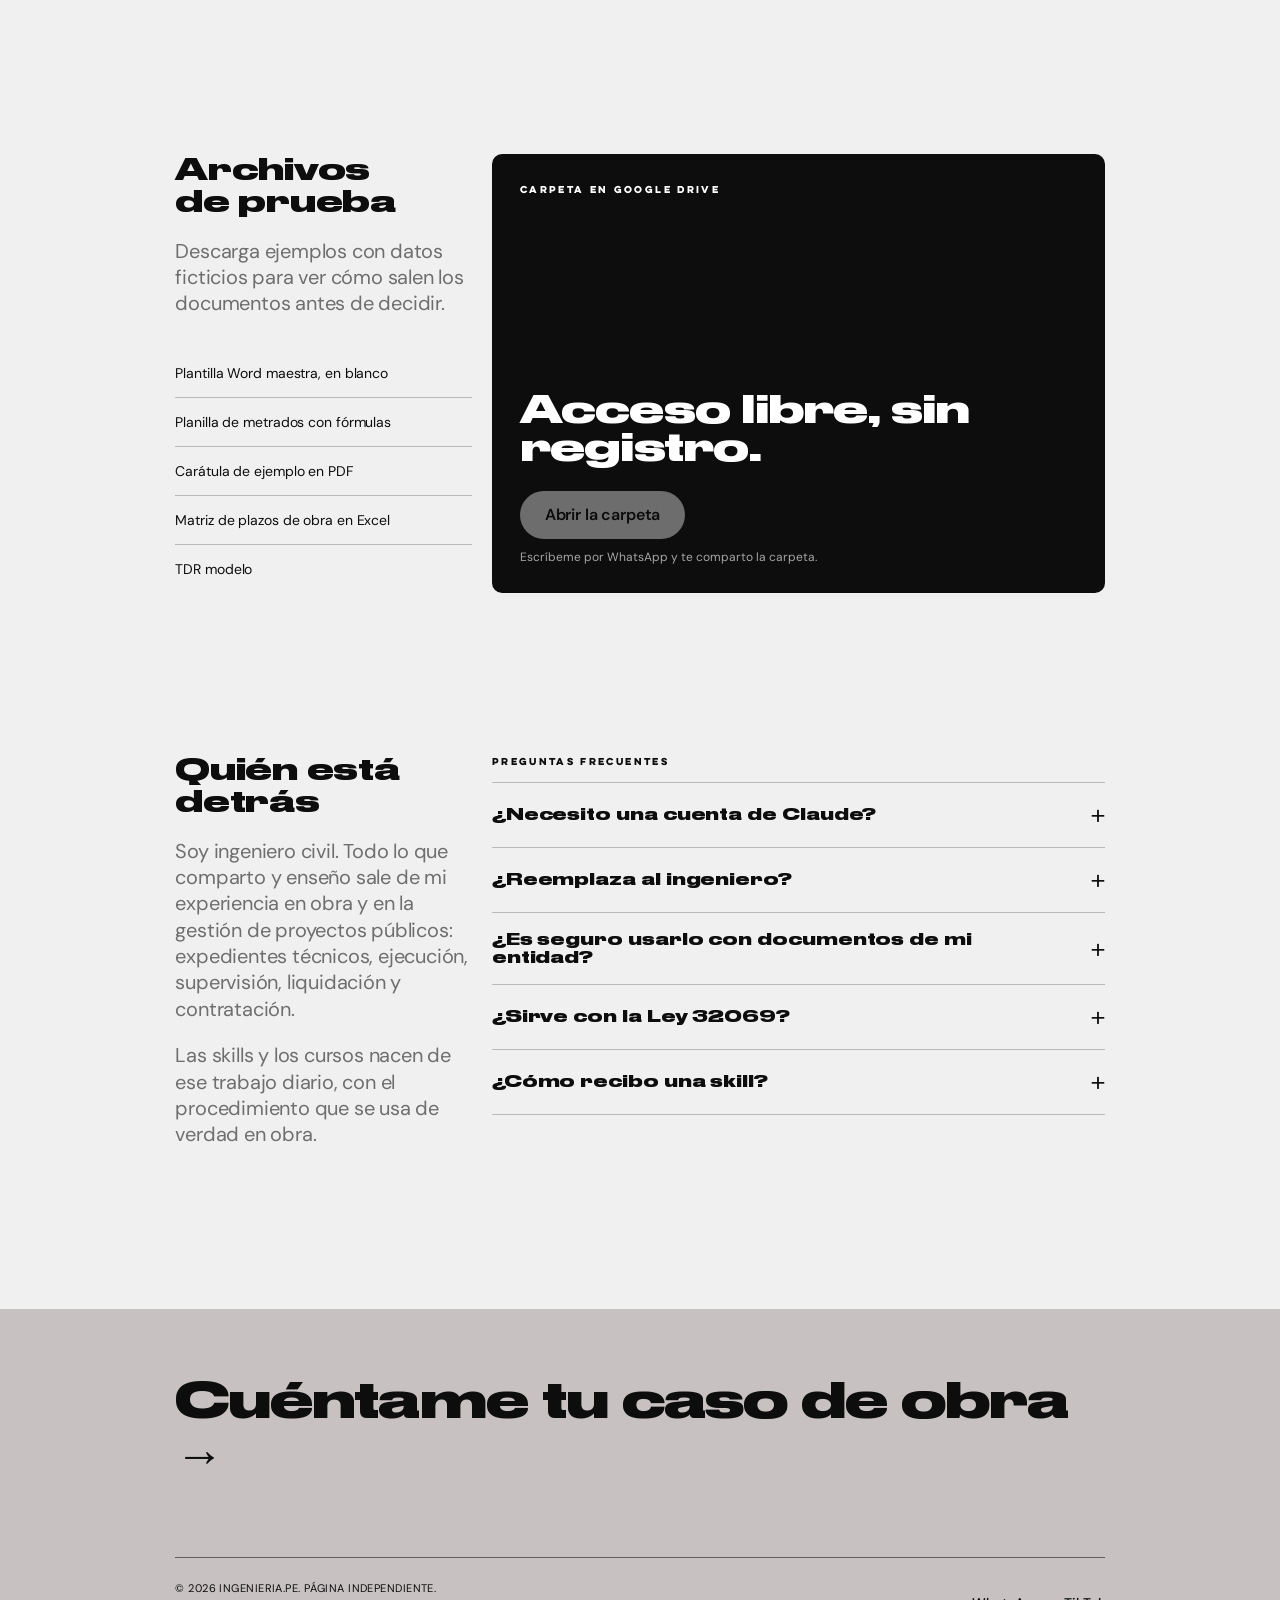
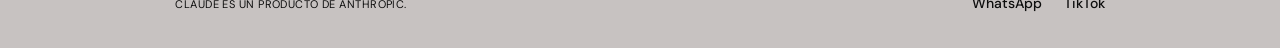
==== commit f616d98f: "Calculadora de pavimentos con plantillas (flexible, rigido, trafico, catalogo) - pavimentos/index.ht" ====
--- a/index.html
+++ b/index.html
@@ -35,6 +35,7 @@
       <a href="#cursos">Cursos</a>
       <a href="#skills">Skills</a>
       <a href="#servicios">Servicios</a>
+      <a href="pavimentos/">Pavimentos</a>
     </nav>
     <a class="nav__tt" href="https://www.tiktok.com/@ingenieria_pe" target="_blank" rel="noopener" aria-label="TikTok de ingenierIA.pe"><svg viewBox="0 0 24 24" width="20" height="20" aria-hidden="true" focusable="false"><path fill="currentColor" d="M12.525.02c1.31-.02 2.61-.01 3.91-.02.08 1.53.63 3.09 1.75 4.17 1.12 1.11 2.7 1.62 4.24 1.79v4.03c-1.44-.05-2.89-.35-4.2-.97-.57-.26-1.1-.59-1.62-.93-.01 2.92.01 5.84-.02 8.75-.08 1.4-.54 2.79-1.35 3.94-1.31 1.92-3.58 3.17-5.91 3.21-1.43.08-2.86-.31-4.08-1.03-2.02-1.19-3.44-3.37-3.65-5.71-.02-.5-.03-1-.01-1.49.18-1.9 1.12-3.72 2.58-4.96 1.66-1.44 3.98-2.13 6.15-1.72.02 1.48-.04 2.96-.04 4.44-.99-.32-2.15-.23-3.02.37-.63.41-1.11 1.04-1.36 1.75-.21.51-.15 1.07-.14 1.61.24 1.64 1.82 3.02 3.5 2.87 1.12-.01 2.19-.66 2.77-1.61.19-.33.4-.67.41-1.06.1-1.79.06-3.57.07-5.36.01-4.03-.01-8.05.02-12.07z"/></svg></a>
     <a class="pill js-wa" href="https://wa.me/51957252957?text=Hola%2C%20vi%20tu%20p%C3%A1gina%20ingenierIA.pe%20y%20quiero%20hacerte%20una%20consulta." target="_blank" rel="noopener">Contacto</a>
